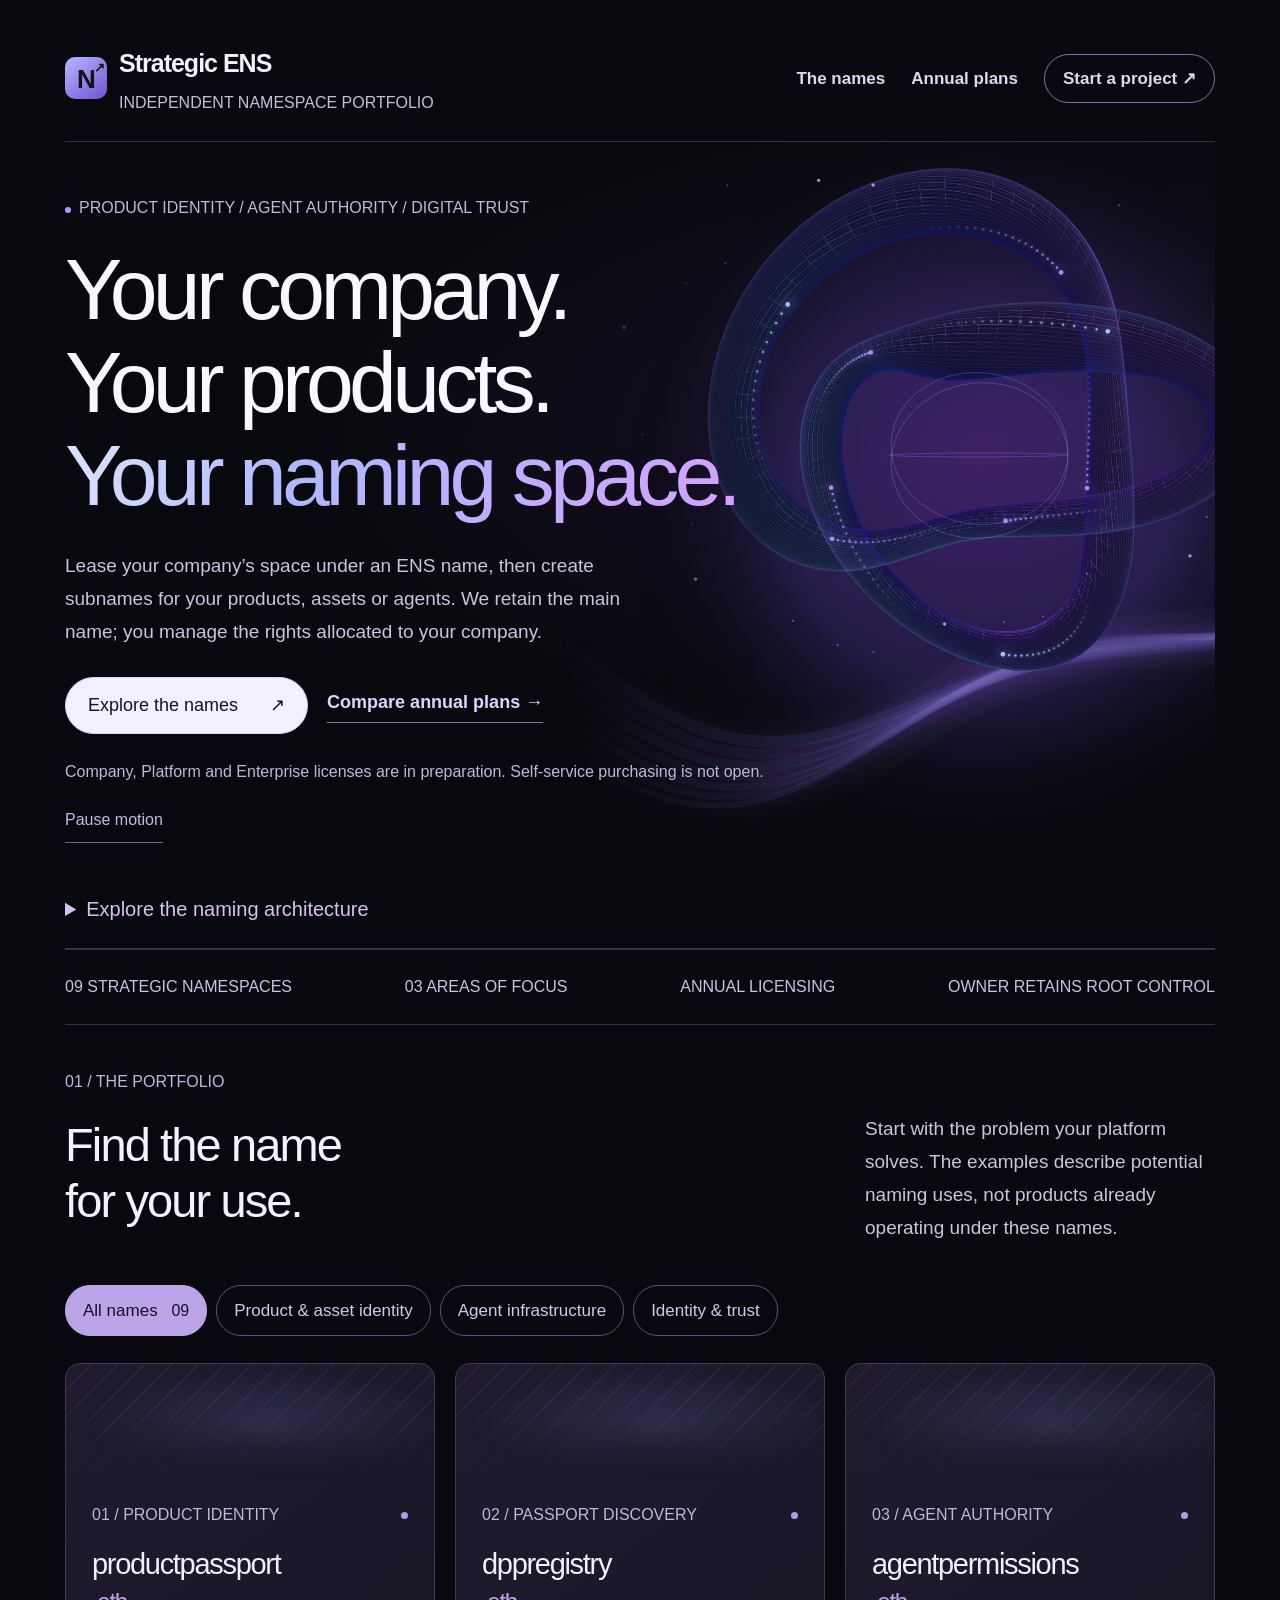
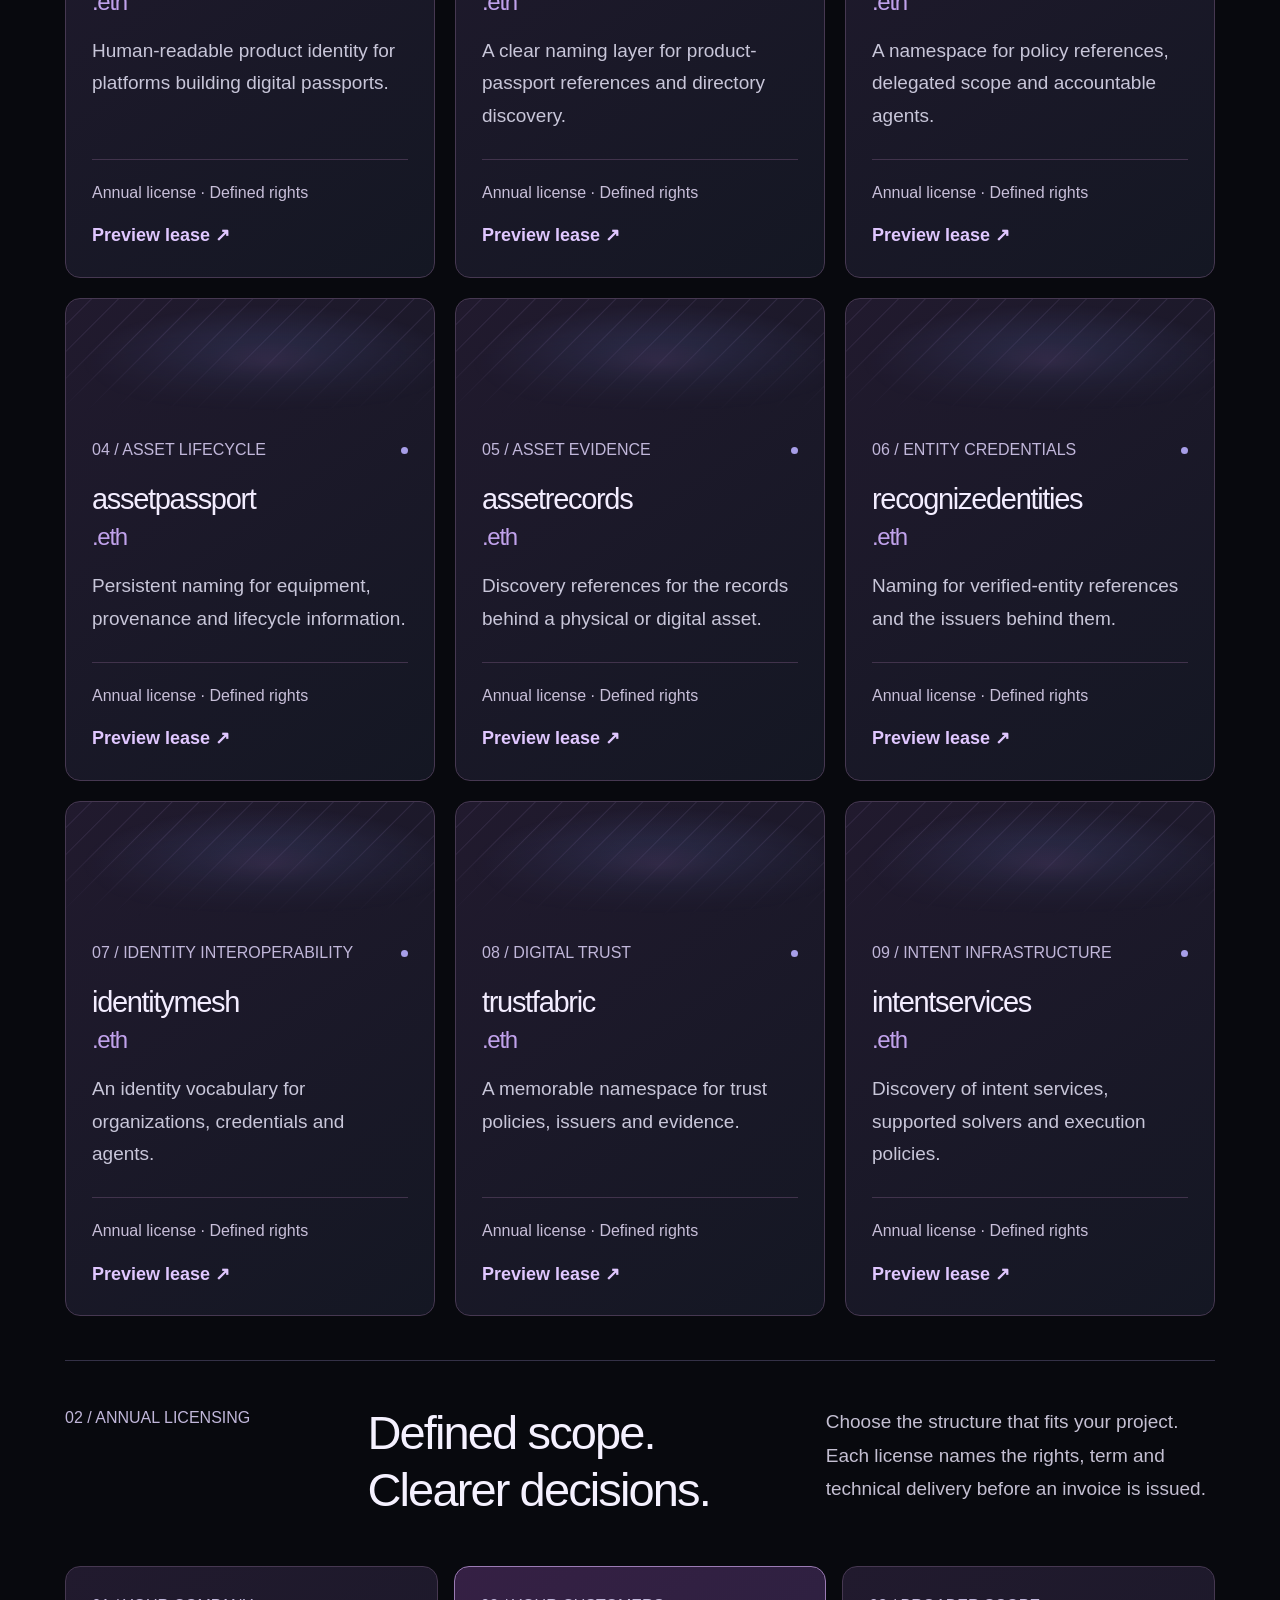
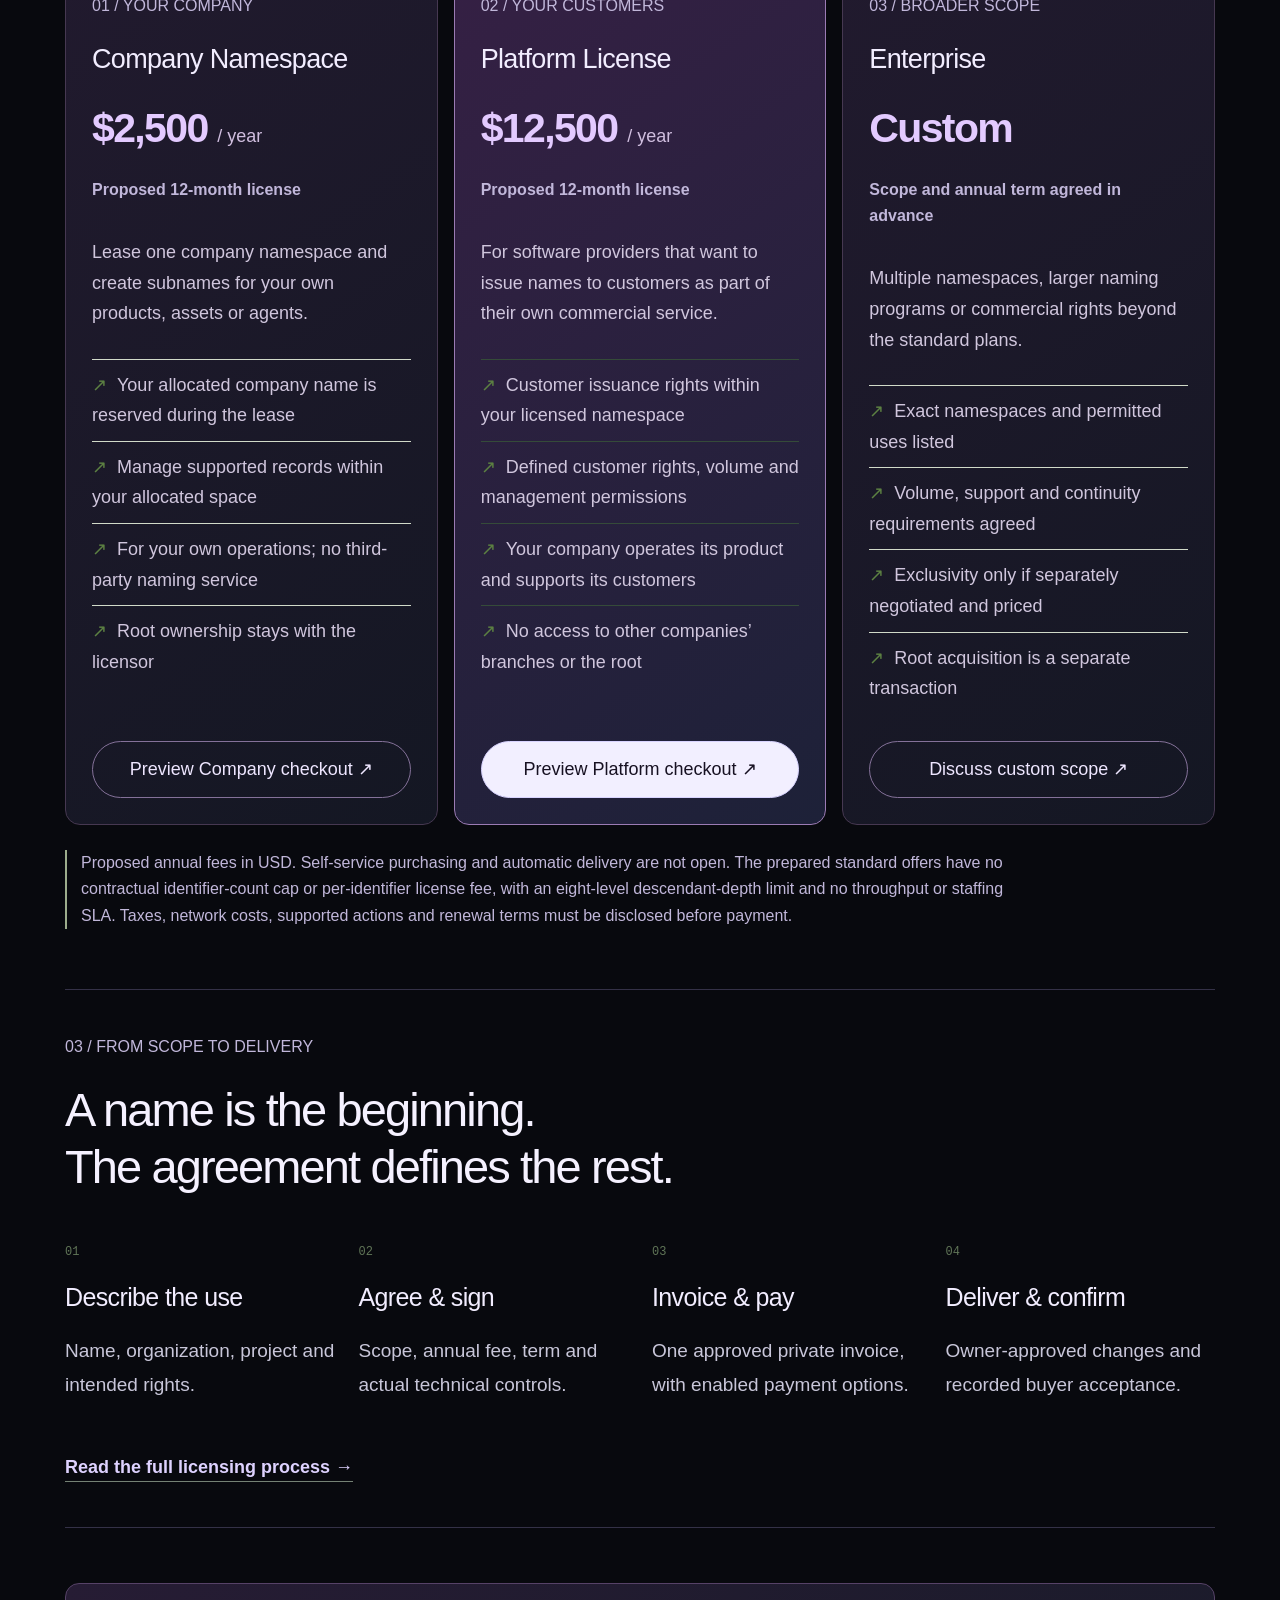
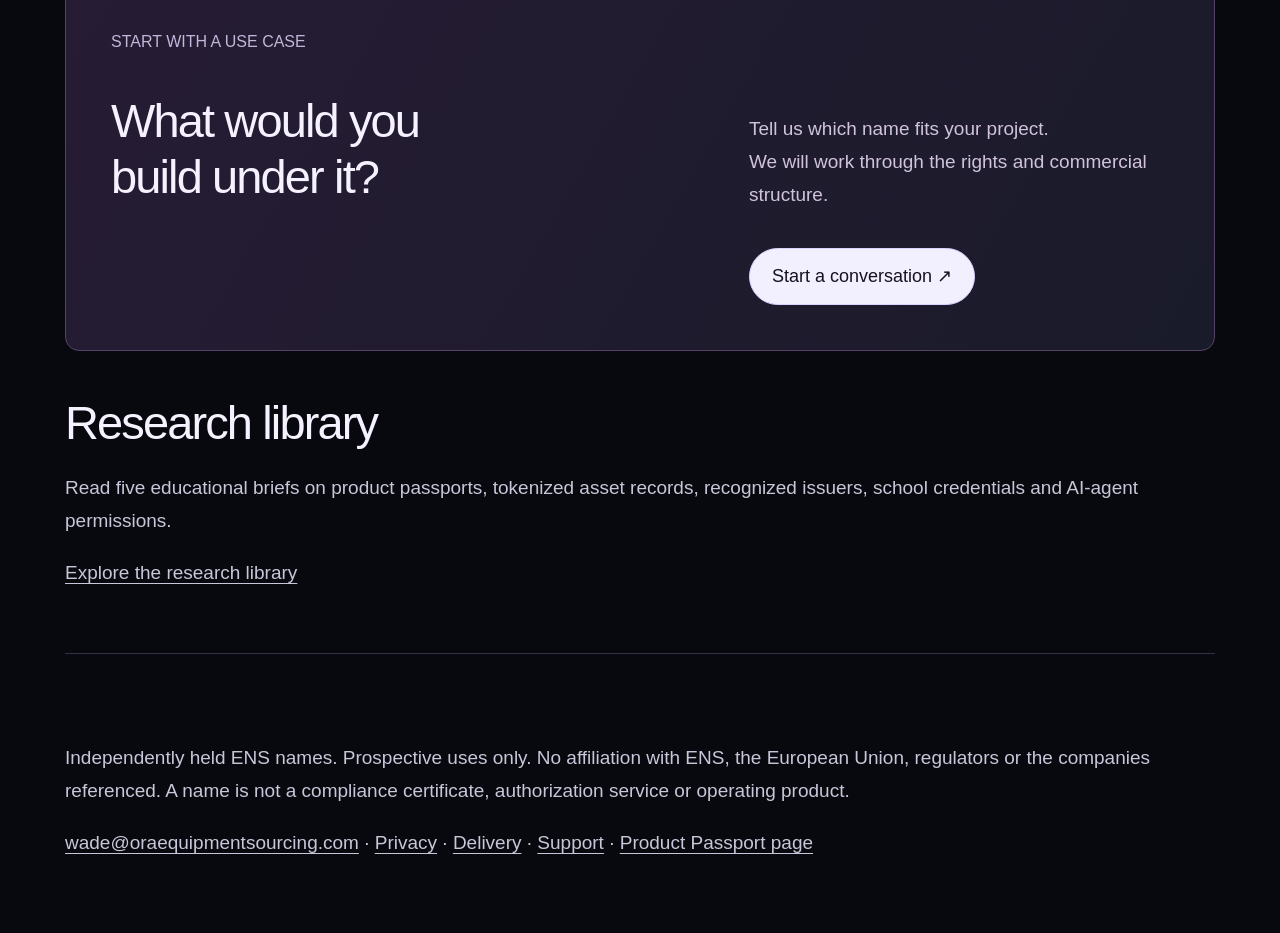
==== index.html @ 932264c9 "Publish Strategic ENS portfolio and licensing pages" ====
<!doctype html><html lang="en"><head><meta charset="utf-8"><meta name="viewport" content="width=device-width,initial-scale=1"><title>Strategic ENS Names | Licensing &amp; Partnerships</title><meta name="description" content="Nine independently held ENS namespaces for product identity, agent authority and digital trust. Explore annual licensing plans, controlled subnames and acquisition discussions."><link rel="canonical" href="https://reactance0083.github.io/strategic-ens/"><meta property="og:title" content="Strategic ENS Names | Licensing &amp; Partnerships"><meta property="og:description" content="Nine independently held ENS namespaces for product identity, agent authority and digital trust. Explore annual licensing plans, controlled subnames and acquisition discussions."><meta property="og:url" content="https://reactance0083.github.io/strategic-ens/"><meta property="og:type" content="website"><meta property="og:image" content="https://reactance0083.github.io/strategic-ens/assets/portfolio-social.png"><meta name="twitter:card" content="summary_large_image"><link rel="icon" href="https://reactance0083.github.io/strategic-ens/assets/favicon.svg"><link rel="stylesheet" href="https://reactance0083.github.io/strategic-ens/commercial.css"><link rel="stylesheet" href="https://reactance0083.github.io/strategic-ens/cinematic.css"><meta name="ens-analytics" content="enabled" data-page="portfolio"></head><body id="ens-site" class="studio cinematic"><a class="skip" href="#main">Skip to content</a><div class="shell"><header class="studio-header"><a class="brand" href="https://reactance0083.github.io/strategic-ens/"><span class="brand-glyph" aria-hidden="true">N<span>↗</span></span><span>Strategic ENS<small>Independent namespace portfolio</small></span></a><nav aria-label="Portfolio navigation"><a href="https://reactance0083.github.io/strategic-ens/#names">The names</a><a href="https://reactance0083.github.io/strategic-ens/licensing/#plans">Annual plans</a><a class="nav-action" href="https://productpassport-eth.netlify.app/inquire/">Start a project ↗</a></nav></header><main id="main"><section class="studio-hero cinematic-hero"><div class="cinematic-copy"><p class="eyebrow"><span class="signal" aria-hidden="true"></span>Product identity / Agent authority / Digital trust</p><h1>Your company.<br>Your products.<br><em>Your naming space.</em></h1><p class="lead">Lease your company’s space under an ENS name, then create subnames for your products, assets or agents. We retain the main name; you manage the rights allocated to your company.</p><div class="actions"><a class="button" href="#names">Explore the names <span aria-hidden="true">↗</span></a><a class="text-link" href="https://reactance0083.github.io/strategic-ens/licensing/#plans">Compare annual plans →</a></div><p class="hero-caption">Company, Platform and Enterprise licenses are in preparation. Self-service purchasing is not open.</p><button id="cinematic-motion" type="button" class="cinematic-motion" aria-pressed="false">Pause motion</button></div><div class="cinematic-art" aria-hidden="true"><canvas id="cin-sculpture"></canvas></div></section><details class="architecture-details"><summary>Explore the naming architecture</summary><div class="namespace-map" role="img" aria-label="Illustrative namespace tree. A hypothetical company subname under productpassport.eth can point to that company's product data. This is not an operating registry."><div class="map-top"><span>ENS / Namespace anatomy</span><span>Illustrative only</span></div><div class="map-root"><span>01 / Independent root</span><strong>productpassport<span>.eth</span></strong></div><div class="map-line"></div><div class="map-child"><span>02 / Defined project rights</span><strong>yourcompany<span>.productpassport.eth</span></strong></div><div class="map-line"></div><div class="map-endpoints"><span>Product records</span><span>Your platform</span><span>Policy references</span></div><p>Your naming layer. Your existing systems.<br>No compliance or software service included.</p><span class="map-coordinate" aria-hidden="true">01 : 09</span></div></details><div class="portfolio-strip"><span>09 strategic namespaces</span><span>03 areas of focus</span><span>Annual licensing</span><span>Owner retains root control</span></div><section class="section library-section" id="names"><div class="library-heading"><div><p class="eyebrow">01 / The portfolio</p><h2>Find the name<br>for your use.</h2></div><p>Start with the problem your platform solves. The examples describe potential naming uses, not products already operating under these names.</p></div><div class="filters" aria-label="Filter namespaces"><button type="button" aria-pressed="true" data-filter="all">All names <span>09</span></button><button type="button" aria-pressed="false" data-filter="product">Product & asset identity</button><button type="button" aria-pressed="false" data-filter="agent">Agent infrastructure</button><button type="button" aria-pressed="false" data-filter="trust">Identity & trust</button></div><p class="sr-only" id="filter-status" role="status" aria-live="polite">Showing all nine namespaces.</p><div class="name-library"><article class="name-card" data-category="product"><div class="name-card-meta"><span>01 / Product identity</span><span class="family-dot product" aria-hidden="true"></span></div><h3><a href="https://productpassport-eth.netlify.app/">productpassport<span>.eth</span></a></h3><p>Human-readable product identity for platforms building digital passports.</p><div class="name-card-bottom"><span>Annual license · Defined rights</span><a aria-label="Discuss productpassport.eth licensing" href="https://productpassport-eth.netlify.app/lease-checkout/?root=productpassport.eth">Preview lease ↗</a></div></article><article class="name-card" data-category="product"><div class="name-card-meta"><span>02 / Passport discovery</span><span class="family-dot product" aria-hidden="true"></span></div><h3><a href="https://dppregistry-eth.netlify.app/">dppregistry<span>.eth</span></a></h3><p>A clear naming layer for product-passport references and directory discovery.</p><div class="name-card-bottom"><span>Annual license · Defined rights</span><a aria-label="Discuss dppregistry.eth licensing" href="https://productpassport-eth.netlify.app/lease-checkout/?root=dppregistry.eth">Preview lease ↗</a></div></article><article class="name-card" data-category="agent"><div class="name-card-meta"><span>03 / Agent authority</span><span class="family-dot agent" aria-hidden="true"></span></div><h3><a href="https://agentpermissions-eth.netlify.app/">agentpermissions<span>.eth</span></a></h3><p>A namespace for policy references, delegated scope and accountable agents.</p><div class="name-card-bottom"><span>Annual license · Defined rights</span><a aria-label="Discuss agentpermissions.eth licensing" href="https://productpassport-eth.netlify.app/lease-checkout/?root=agentpermissions.eth">Preview lease ↗</a></div></article><article class="name-card" data-category="product"><div class="name-card-meta"><span>04 / Asset lifecycle</span><span class="family-dot product" aria-hidden="true"></span></div><h3><a href="https://assetpassport-eth.netlify.app/">assetpassport<span>.eth</span></a></h3><p>Persistent naming for equipment, provenance and lifecycle information.</p><div class="name-card-bottom"><span>Annual license · Defined rights</span><a aria-label="Discuss assetpassport.eth licensing" href="https://productpassport-eth.netlify.app/lease-checkout/?root=assetpassport.eth">Preview lease ↗</a></div></article><article class="name-card" data-category="product"><div class="name-card-meta"><span>05 / Asset evidence</span><span class="family-dot product" aria-hidden="true"></span></div><h3><a href="https://assetrecords-eth.netlify.app/">assetrecords<span>.eth</span></a></h3><p>Discovery references for the records behind a physical or digital asset.</p><div class="name-card-bottom"><span>Annual license · Defined rights</span><a aria-label="Discuss assetrecords.eth licensing" href="https://productpassport-eth.netlify.app/lease-checkout/?root=assetrecords.eth">Preview lease ↗</a></div></article><article class="name-card" data-category="trust"><div class="name-card-meta"><span>06 / Entity credentials</span><span class="family-dot trust" aria-hidden="true"></span></div><h3><a href="https://recognizedentities-eth.netlify.app/">recognizedentities<span>.eth</span></a></h3><p>Naming for verified-entity references and the issuers behind them.</p><div class="name-card-bottom"><span>Annual license · Defined rights</span><a aria-label="Discuss recognizedentities.eth licensing" href="https://productpassport-eth.netlify.app/lease-checkout/?root=recognizedentities.eth">Preview lease ↗</a></div></article><article class="name-card" data-category="trust"><div class="name-card-meta"><span>07 / Identity interoperability</span><span class="family-dot trust" aria-hidden="true"></span></div><h3><a href="https://identitymesh-eth.netlify.app/">identitymesh<span>.eth</span></a></h3><p>An identity vocabulary for organizations, credentials and agents.</p><div class="name-card-bottom"><span>Annual license · Defined rights</span><a aria-label="Discuss identitymesh.eth licensing" href="https://productpassport-eth.netlify.app/lease-checkout/?root=identitymesh.eth">Preview lease ↗</a></div></article><article class="name-card" data-category="trust"><div class="name-card-meta"><span>08 / Digital trust</span><span class="family-dot trust" aria-hidden="true"></span></div><h3><a href="https://trustfabric-eth.netlify.app/">trustfabric<span>.eth</span></a></h3><p>A memorable namespace for trust policies, issuers and evidence.</p><div class="name-card-bottom"><span>Annual license · Defined rights</span><a aria-label="Discuss trustfabric.eth licensing" href="https://productpassport-eth.netlify.app/lease-checkout/?root=trustfabric.eth">Preview lease ↗</a></div></article><article class="name-card" data-category="agent"><div class="name-card-meta"><span>09 / Intent infrastructure</span><span class="family-dot agent" aria-hidden="true"></span></div><h3><a href="https://intentservices-eth.netlify.app/">intentservices<span>.eth</span></a></h3><p>Discovery of intent services, supported solvers and execution policies.</p><div class="name-card-bottom"><span>Annual license · Defined rights</span><a aria-label="Discuss intentservices.eth licensing" href="https://productpassport-eth.netlify.app/lease-checkout/?root=intentservices.eth">Preview lease ↗</a></div></article></div></section><section class="section plan-section" id="plans"><div class="section-intro"><p class="eyebrow">02 / Annual licensing</p><h2>Defined scope.<br>Clearer decisions.</h2><p>Choose the structure that fits your project. Each license names the rights, term and technical delivery before an invoice is issued.</p></div><div class="plan-grid"><article class="plan-card"><p class="eyebrow">01 / Your company</p><h3>Company Namespace</h3><p class="plan-price">$2,500 <span>/ year</span></p><p class="plan-term">Proposed 12-month license</p><p>Lease one company namespace and create subnames for your own products, assets or agents.</p><ul><li>Your allocated company name is reserved during the lease</li><li>Manage supported records within your allocated space</li><li>For your own operations; no third-party naming service</li><li>Root ownership stays with the licensor</li></ul><a class="button secondary" href="https://productpassport-eth.netlify.app/lease-checkout/?plan=company">Preview Company checkout ↗</a></article><article class="plan-card featured-plan"><p class="eyebrow">02 / Your customers</p><h3>Platform License</h3><p class="plan-price">$12,500 <span>/ year</span></p><p class="plan-term">Proposed 12-month license</p><p>For software providers that want to issue names to customers as part of their own commercial service.</p><ul><li>Customer issuance rights within your licensed namespace</li><li>Defined customer rights, volume and management permissions</li><li>Your company operates its product and supports its customers</li><li>No access to other companies’ branches or the root</li></ul><a class="button" href="https://productpassport-eth.netlify.app/lease-checkout/?plan=platform">Preview Platform checkout ↗</a></article><article class="plan-card"><p class="eyebrow">03 / Broader scope</p><h3>Enterprise</h3><p class="plan-price">Custom</p><p class="plan-term">Scope and annual term agreed in advance</p><p>Multiple namespaces, larger naming programs or commercial rights beyond the standard plans.</p><ul><li>Exact namespaces and permitted uses listed</li><li>Volume, support and continuity requirements agreed</li><li>Exclusivity only if separately negotiated and priced</li><li>Root acquisition is a separate transaction</li></ul><a class="button secondary" href="https://productpassport-eth.netlify.app/inquire/?plan=Enterprise">Discuss custom scope ↗</a></article></div><p class="plan-status">Proposed annual fees in USD. Self-service purchasing and automatic delivery are not open. The prepared standard offers have no contractual identifier-count cap or per-identifier license fee, with an eight-level descendant-depth limit and no throughput or staffing SLA. Taxes, network costs, supported actions and renewal terms must be disclosed before payment.</p></section><section class="section ownership-section"><p class="eyebrow">03 / From scope to delivery</p><h2>A name is the beginning.<br>The agreement defines the rest.</h2><div class="journey"><div><span>01</span><h3>Describe the use</h3><p>Name, organization, project and intended rights.</p></div><div><span>02</span><h3>Agree & sign</h3><p>Scope, annual fee, term and actual technical controls.</p></div><div><span>03</span><h3>Invoice & pay</h3><p>One approved private invoice, with enabled payment options.</p></div><div><span>04</span><h3>Deliver & confirm</h3><p>Owner-approved changes and recorded buyer acceptance.</p></div></div><a class="text-link" href="https://reactance0083.github.io/strategic-ens/licensing/">Read the full licensing process →</a></section><section class="studio-contact"><p class="eyebrow">Start with a use case</p><h2>What would you<br>build under it?</h2><div><p>Tell us which name fits your project.<br>We will work through the rights and commercial structure.</p><a class="button" href="https://productpassport-eth.netlify.app/inquire/">Start a conversation ↗</a></div></section><section id="research-library" class="section" aria-labelledby="research-library-title"><h2 id="research-library-title">Research library</h2><p>Read five educational briefs on product passports, tokenized asset records, recognized issuers, school credentials and AI-agent permissions.</p><p><a href="https://productpassport-eth.netlify.app/research/">Explore the research library</a></p></section></main><footer><p>Independently held ENS names. Prospective uses only. No affiliation with ENS, the European Union, regulators or the companies referenced. A name is not a compliance certificate, authorization service or operating product.</p><p><a href="mailto:wade@oraequipmentsourcing.com">wade@oraequipmentsourcing.com</a> · <a href="https://productpassport-eth.netlify.app/privacy/">Privacy</a> · <a href="https://productpassport-eth.netlify.app/delivery/">Delivery</a> · <a href="https://productpassport-eth.netlify.app/support/">Support</a> · <a href="https://productpassport-eth.netlify.app/">Product Passport page</a></p></footer></div><script src="https://reactance0083.github.io/strategic-ens/portfolio.js" defer></script><script src="https://reactance0083.github.io/strategic-ens/cinematic.js" defer></script><script src="https://reactance0083.github.io/strategic-ens/analytics.js" defer></script></body></html>
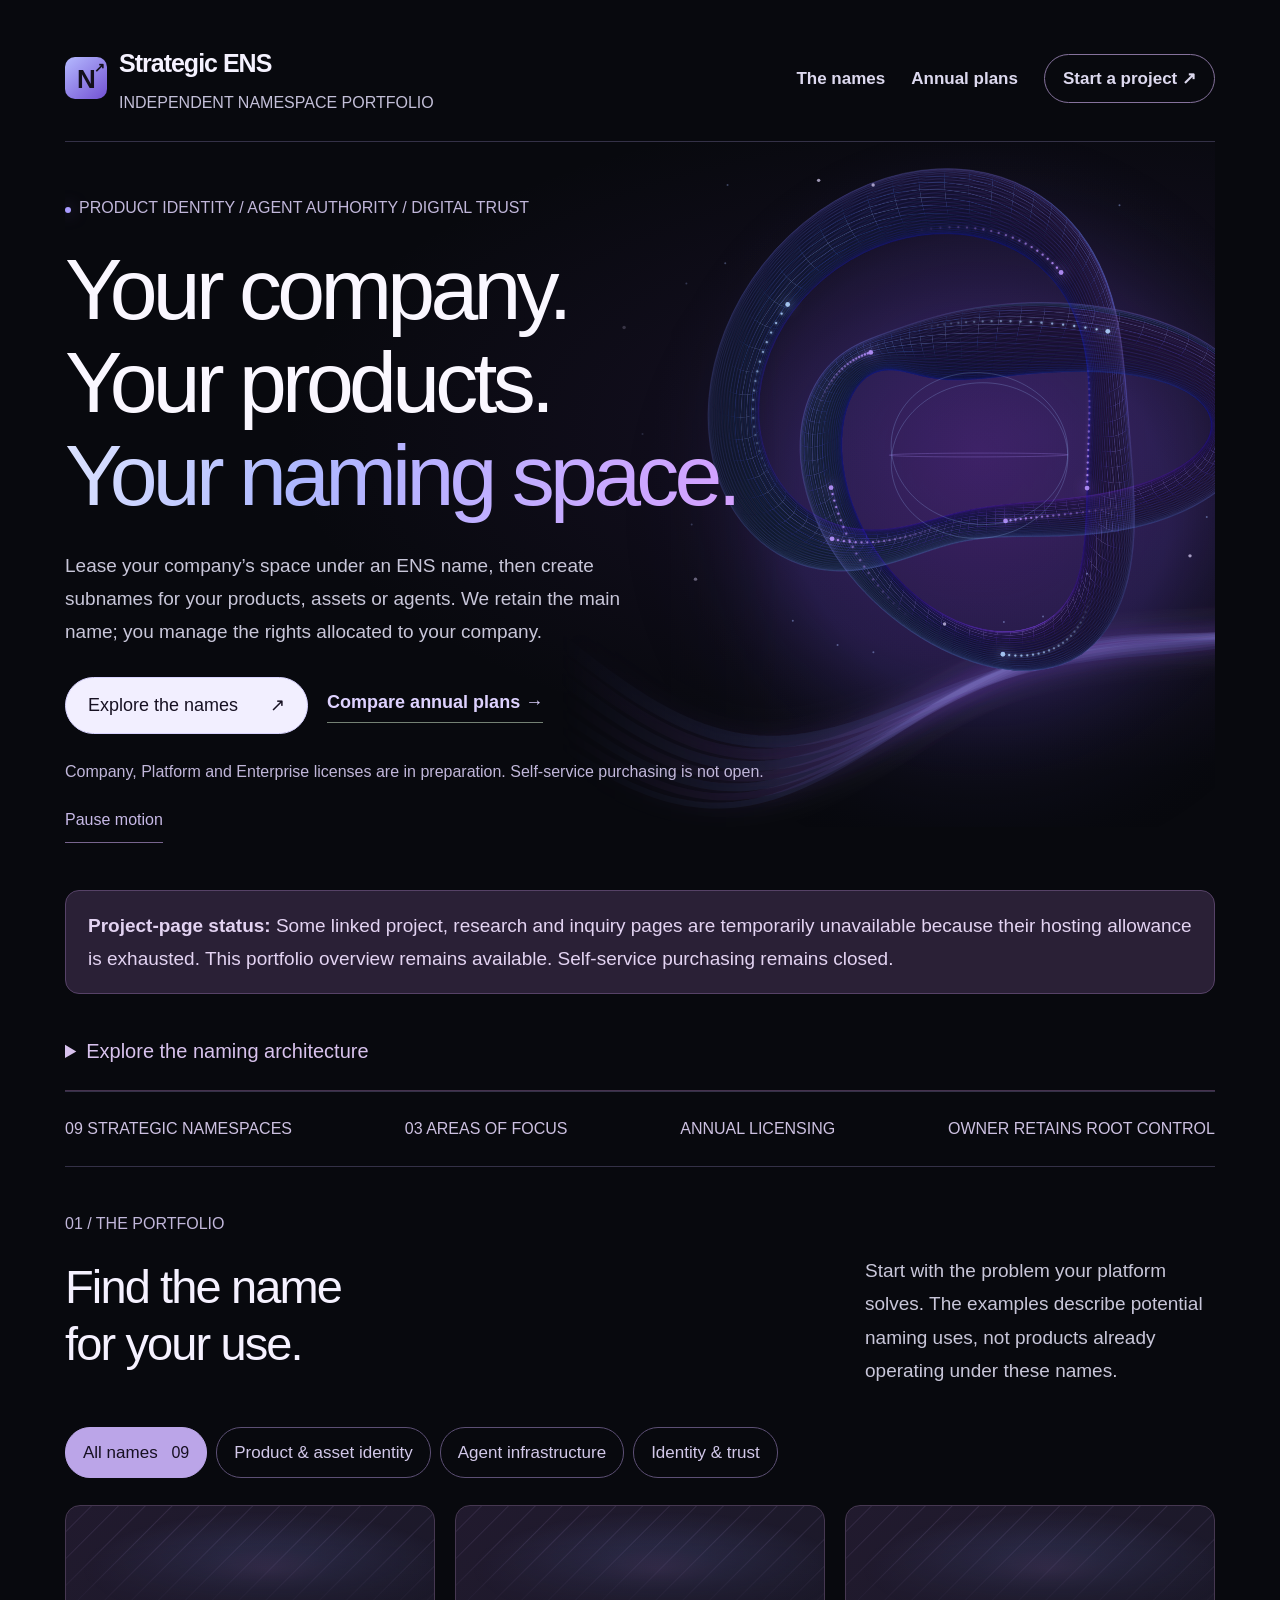
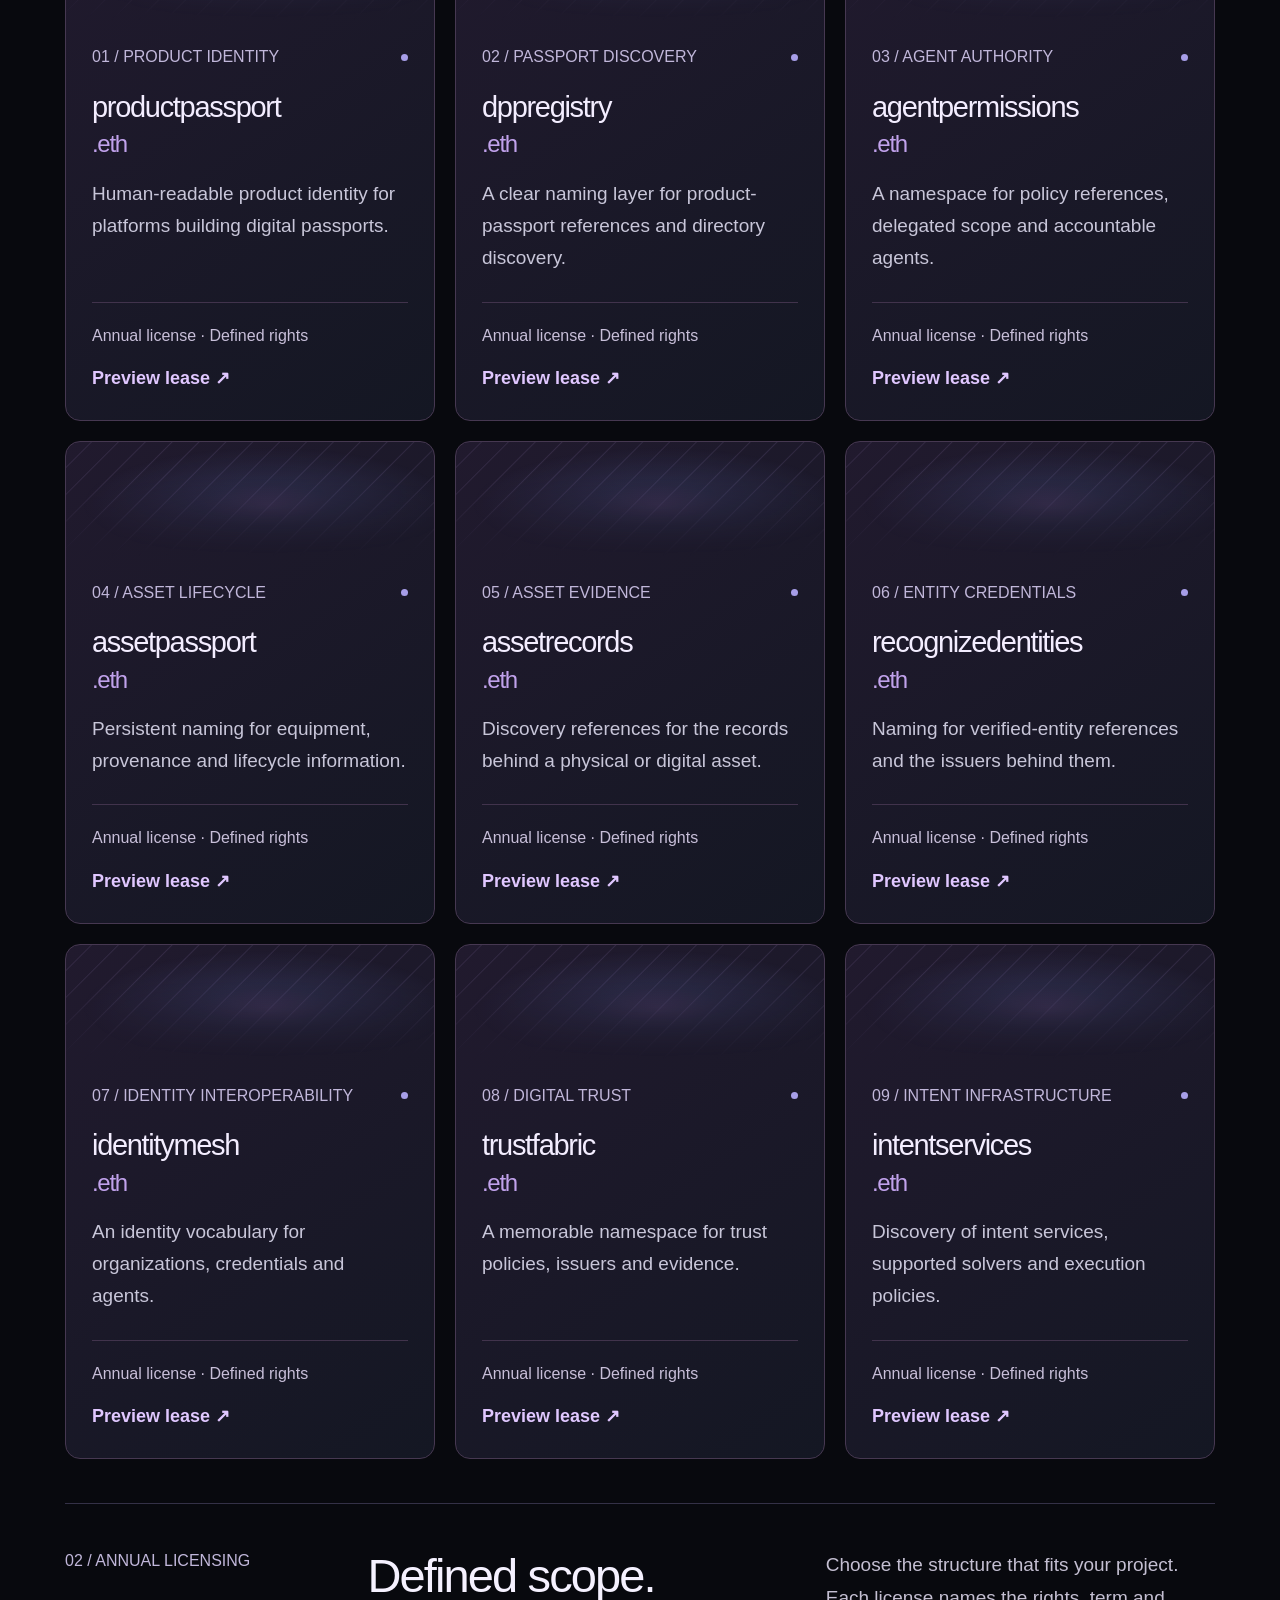
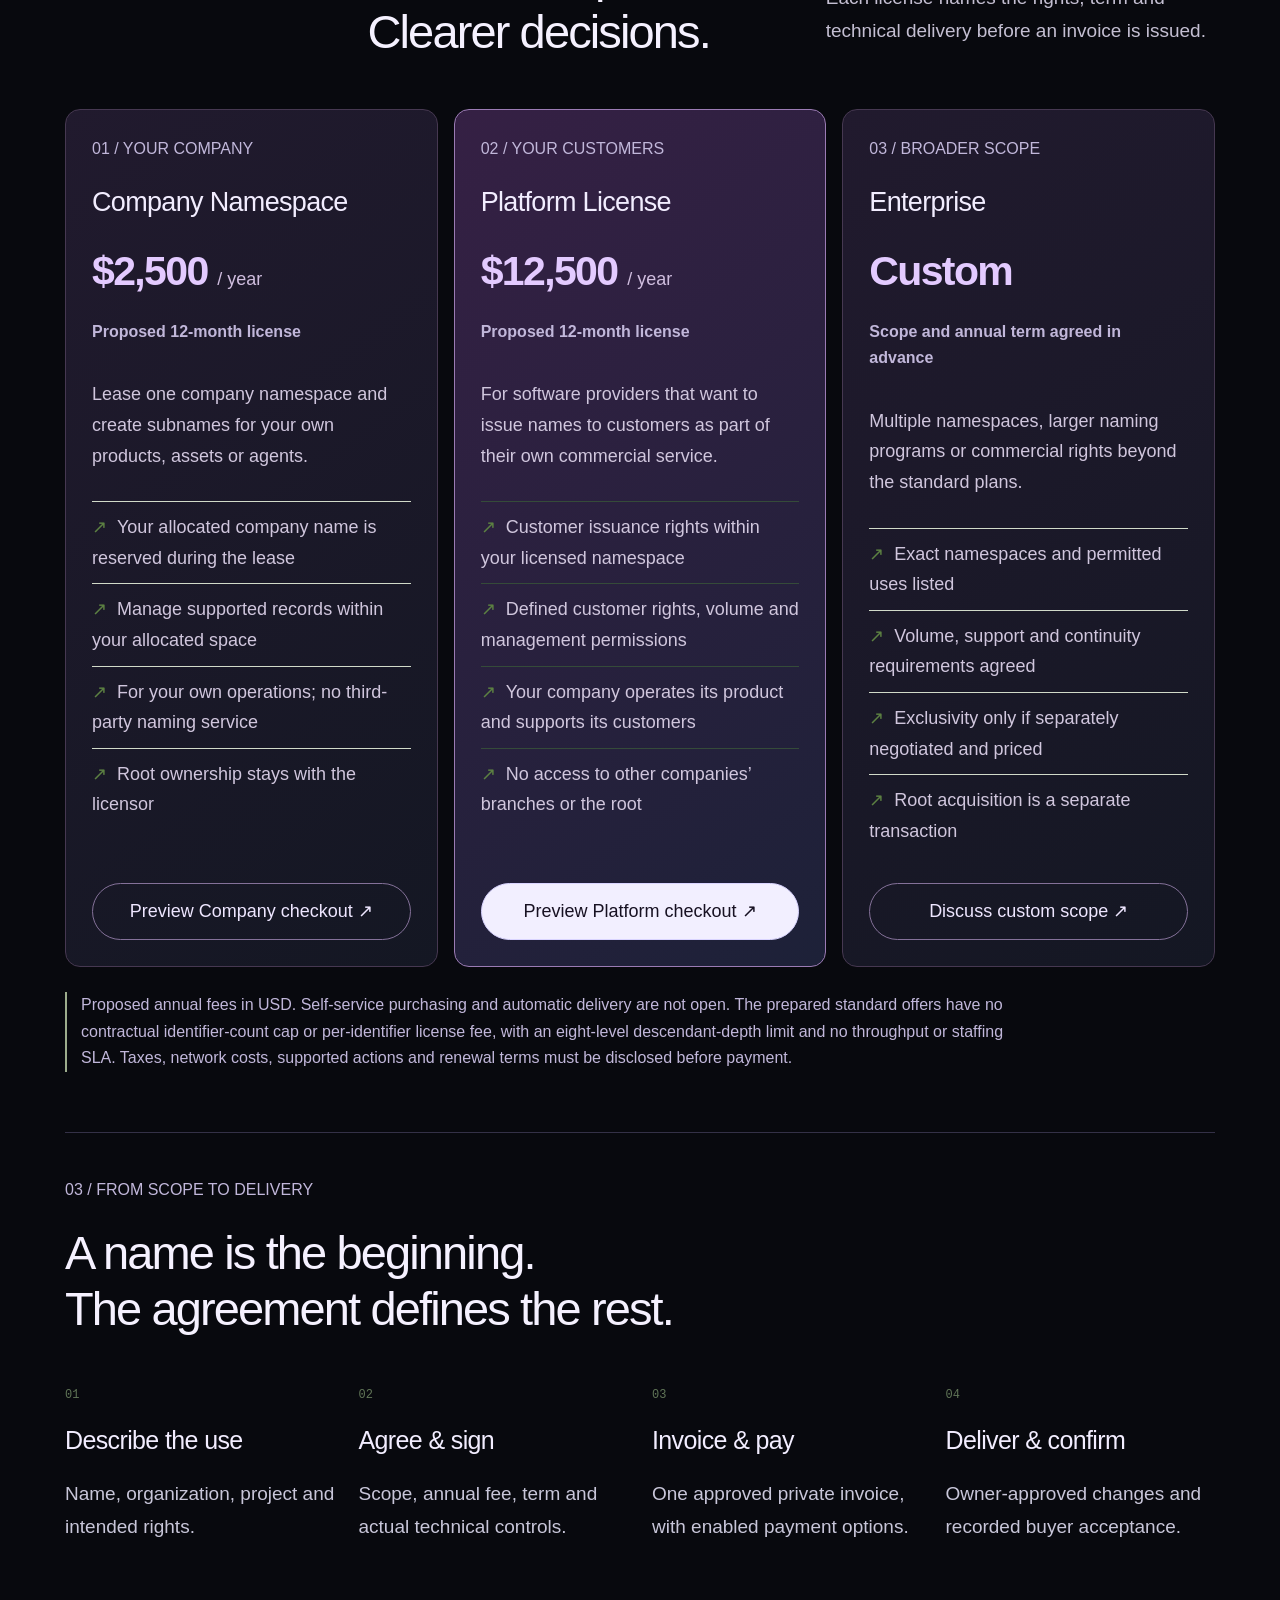
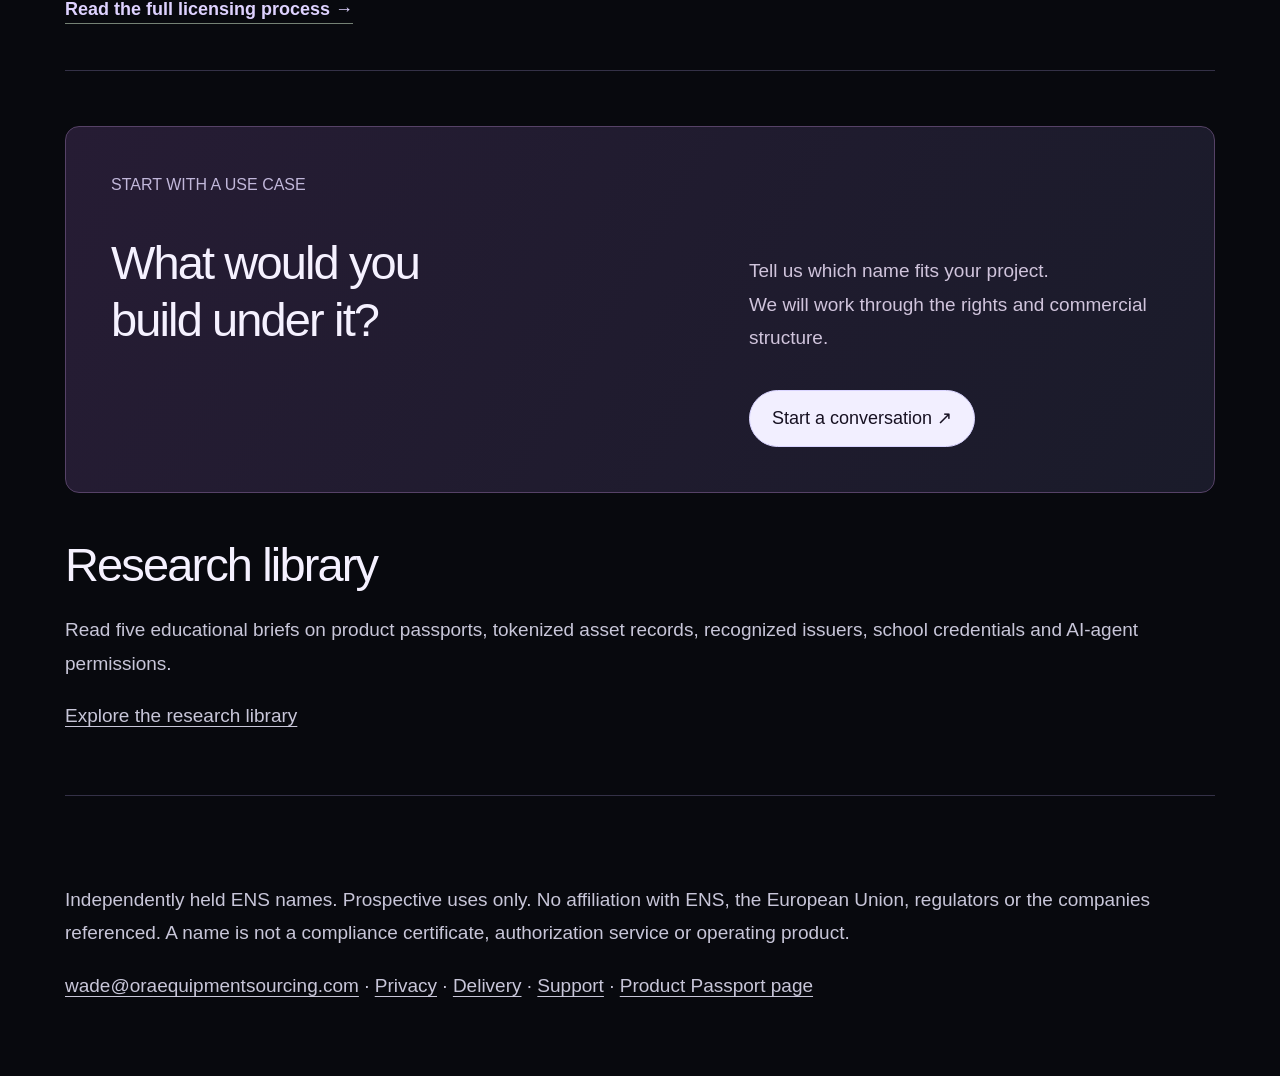
==== commit 44882c0e: "Add temporary project availability notice" ====
--- a/index.html
+++ b/index.html
@@ -1 +1 @@
-<!doctype html><html lang="en"><head><meta charset="utf-8"><meta name="viewport" content="width=device-width,initial-scale=1"><title>Strategic ENS Names | Licensing &amp; Partnerships</title><meta name="description" content="Nine independently held ENS namespaces for product identity, agent authority and digital trust. Explore annual licensing plans, controlled subnames and acquisition discussions."><link rel="canonical" href="https://reactance0083.github.io/strategic-ens/"><meta property="og:title" content="Strategic ENS Names | Licensing &amp; Partnerships"><meta property="og:description" content="Nine independently held ENS namespaces for product identity, agent authority and digital trust. Explore annual licensing plans, controlled subnames and acquisition discussions."><meta property="og:url" content="https://reactance0083.github.io/strategic-ens/"><meta property="og:type" content="website"><meta property="og:image" content="https://reactance0083.github.io/strategic-ens/assets/portfolio-social.png"><meta name="twitter:card" content="summary_large_image"><link rel="icon" href="https://reactance0083.github.io/strategic-ens/assets/favicon.svg"><link rel="stylesheet" href="https://reactance0083.github.io/strategic-ens/commercial.css"><link rel="stylesheet" href="https://reactance0083.github.io/strategic-ens/cinematic.css"><meta name="ens-analytics" content="enabled" data-page="portfolio"></head><body id="ens-site" class="studio cinematic"><a class="skip" href="#main">Skip to content</a><div class="shell"><header class="studio-header"><a class="brand" href="https://reactance0083.github.io/strategic-ens/"><span class="brand-glyph" aria-hidden="true">N<span>↗</span></span><span>Strategic ENS<small>Independent namespace portfolio</small></span></a><nav aria-label="Portfolio navigation"><a href="https://reactance0083.github.io/strategic-ens/#names">The names</a><a href="https://reactance0083.github.io/strategic-ens/licensing/#plans">Annual plans</a><a class="nav-action" href="https://productpassport-eth.netlify.app/inquire/">Start a project ↗</a></nav></header><main id="main"><section class="studio-hero cinematic-hero"><div class="cinematic-copy"><p class="eyebrow"><span class="signal" aria-hidden="true"></span>Product identity / Agent authority / Digital trust</p><h1>Your company.<br>Your products.<br><em>Your naming space.</em></h1><p class="lead">Lease your company’s space under an ENS name, then create subnames for your products, assets or agents. We retain the main name; you manage the rights allocated to your company.</p><div class="actions"><a class="button" href="#names">Explore the names <span aria-hidden="true">↗</span></a><a class="text-link" href="https://reactance0083.github.io/strategic-ens/licensing/#plans">Compare annual plans →</a></div><p class="hero-caption">Company, Platform and Enterprise licenses are in preparation. Self-service purchasing is not open.</p><button id="cinematic-motion" type="button" class="cinematic-motion" aria-pressed="false">Pause motion</button></div><div class="cinematic-art" aria-hidden="true"><canvas id="cin-sculpture"></canvas></div></section><details class="architecture-details"><summary>Explore the naming architecture</summary><div class="namespace-map" role="img" aria-label="Illustrative namespace tree. A hypothetical company subname under productpassport.eth can point to that company's product data. This is not an operating registry."><div class="map-top"><span>ENS / Namespace anatomy</span><span>Illustrative only</span></div><div class="map-root"><span>01 / Independent root</span><strong>productpassport<span>.eth</span></strong></div><div class="map-line"></div><div class="map-child"><span>02 / Defined project rights</span><strong>yourcompany<span>.productpassport.eth</span></strong></div><div class="map-line"></div><div class="map-endpoints"><span>Product records</span><span>Your platform</span><span>Policy references</span></div><p>Your naming layer. Your existing systems.<br>No compliance or software service included.</p><span class="map-coordinate" aria-hidden="true">01 : 09</span></div></details><div class="portfolio-strip"><span>09 strategic namespaces</span><span>03 areas of focus</span><span>Annual licensing</span><span>Owner retains root control</span></div><section class="section library-section" id="names"><div class="library-heading"><div><p class="eyebrow">01 / The portfolio</p><h2>Find the name<br>for your use.</h2></div><p>Start with the problem your platform solves. The examples describe potential naming uses, not products already operating under these names.</p></div><div class="filters" aria-label="Filter namespaces"><button type="button" aria-pressed="true" data-filter="all">All names <span>09</span></button><button type="button" aria-pressed="false" data-filter="product">Product & asset identity</button><button type="button" aria-pressed="false" data-filter="agent">Agent infrastructure</button><button type="button" aria-pressed="false" data-filter="trust">Identity & trust</button></div><p class="sr-only" id="filter-status" role="status" aria-live="polite">Showing all nine namespaces.</p><div class="name-library"><article class="name-card" data-category="product"><div class="name-card-meta"><span>01 / Product identity</span><span class="family-dot product" aria-hidden="true"></span></div><h3><a href="https://productpassport-eth.netlify.app/">productpassport<span>.eth</span></a></h3><p>Human-readable product identity for platforms building digital passports.</p><div class="name-card-bottom"><span>Annual license · Defined rights</span><a aria-label="Discuss productpassport.eth licensing" href="https://productpassport-eth.netlify.app/lease-checkout/?root=productpassport.eth">Preview lease ↗</a></div></article><article class="name-card" data-category="product"><div class="name-card-meta"><span>02 / Passport discovery</span><span class="family-dot product" aria-hidden="true"></span></div><h3><a href="https://dppregistry-eth.netlify.app/">dppregistry<span>.eth</span></a></h3><p>A clear naming layer for product-passport references and directory discovery.</p><div class="name-card-bottom"><span>Annual license · Defined rights</span><a aria-label="Discuss dppregistry.eth licensing" href="https://productpassport-eth.netlify.app/lease-checkout/?root=dppregistry.eth">Preview lease ↗</a></div></article><article class="name-card" data-category="agent"><div class="name-card-meta"><span>03 / Agent authority</span><span class="family-dot agent" aria-hidden="true"></span></div><h3><a href="https://agentpermissions-eth.netlify.app/">agentpermissions<span>.eth</span></a></h3><p>A namespace for policy references, delegated scope and accountable agents.</p><div class="name-card-bottom"><span>Annual license · Defined rights</span><a aria-label="Discuss agentpermissions.eth licensing" href="https://productpassport-eth.netlify.app/lease-checkout/?root=agentpermissions.eth">Preview lease ↗</a></div></article><article class="name-card" data-category="product"><div class="name-card-meta"><span>04 / Asset lifecycle</span><span class="family-dot product" aria-hidden="true"></span></div><h3><a href="https://assetpassport-eth.netlify.app/">assetpassport<span>.eth</span></a></h3><p>Persistent naming for equipment, provenance and lifecycle information.</p><div class="name-card-bottom"><span>Annual license · Defined rights</span><a aria-label="Discuss assetpassport.eth licensing" href="https://productpassport-eth.netlify.app/lease-checkout/?root=assetpassport.eth">Preview lease ↗</a></div></article><article class="name-card" data-category="product"><div class="name-card-meta"><span>05 / Asset evidence</span><span class="family-dot product" aria-hidden="true"></span></div><h3><a href="https://assetrecords-eth.netlify.app/">assetrecords<span>.eth</span></a></h3><p>Discovery references for the records behind a physical or digital asset.</p><div class="name-card-bottom"><span>Annual license · Defined rights</span><a aria-label="Discuss assetrecords.eth licensing" href="https://productpassport-eth.netlify.app/lease-checkout/?root=assetrecords.eth">Preview lease ↗</a></div></article><article class="name-card" data-category="trust"><div class="name-card-meta"><span>06 / Entity credentials</span><span class="family-dot trust" aria-hidden="true"></span></div><h3><a href="https://recognizedentities-eth.netlify.app/">recognizedentities<span>.eth</span></a></h3><p>Naming for verified-entity references and the issuers behind them.</p><div class="name-card-bottom"><span>Annual license · Defined rights</span><a aria-label="Discuss recognizedentities.eth licensing" href="https://productpassport-eth.netlify.app/lease-checkout/?root=recognizedentities.eth">Preview lease ↗</a></div></article><article class="name-card" data-category="trust"><div class="name-card-meta"><span>07 / Identity interoperability</span><span class="family-dot trust" aria-hidden="true"></span></div><h3><a href="https://identitymesh-eth.netlify.app/">identitymesh<span>.eth</span></a></h3><p>An identity vocabulary for organizations, credentials and agents.</p><div class="name-card-bottom"><span>Annual license · Defined rights</span><a aria-label="Discuss identitymesh.eth licensing" href="https://productpassport-eth.netlify.app/lease-checkout/?root=identitymesh.eth">Preview lease ↗</a></div></article><article class="name-card" data-category="trust"><div class="name-card-meta"><span>08 / Digital trust</span><span class="family-dot trust" aria-hidden="true"></span></div><h3><a href="https://trustfabric-eth.netlify.app/">trustfabric<span>.eth</span></a></h3><p>A memorable namespace for trust policies, issuers and evidence.</p><div class="name-card-bottom"><span>Annual license · Defined rights</span><a aria-label="Discuss trustfabric.eth licensing" href="https://productpassport-eth.netlify.app/lease-checkout/?root=trustfabric.eth">Preview lease ↗</a></div></article><article class="name-card" data-category="agent"><div class="name-card-meta"><span>09 / Intent infrastructure</span><span class="family-dot agent" aria-hidden="true"></span></div><h3><a href="https://intentservices-eth.netlify.app/">intentservices<span>.eth</span></a></h3><p>Discovery of intent services, supported solvers and execution policies.</p><div class="name-card-bottom"><span>Annual license · Defined rights</span><a aria-label="Discuss intentservices.eth licensing" href="https://productpassport-eth.netlify.app/lease-checkout/?root=intentservices.eth">Preview lease ↗</a></div></article></div></section><section class="section plan-section" id="plans"><div class="section-intro"><p class="eyebrow">02 / Annual licensing</p><h2>Defined scope.<br>Clearer decisions.</h2><p>Choose the structure that fits your project. Each license names the rights, term and technical delivery before an invoice is issued.</p></div><div class="plan-grid"><article class="plan-card"><p class="eyebrow">01 / Your company</p><h3>Company Namespace</h3><p class="plan-price">$2,500 <span>/ year</span></p><p class="plan-term">Proposed 12-month license</p><p>Lease one company namespace and create subnames for your own products, assets or agents.</p><ul><li>Your allocated company name is reserved during the lease</li><li>Manage supported records within your allocated space</li><li>For your own operations; no third-party naming service</li><li>Root ownership stays with the licensor</li></ul><a class="button secondary" href="https://productpassport-eth.netlify.app/lease-checkout/?plan=company">Preview Company checkout ↗</a></article><article class="plan-card featured-plan"><p class="eyebrow">02 / Your customers</p><h3>Platform License</h3><p class="plan-price">$12,500 <span>/ year</span></p><p class="plan-term">Proposed 12-month license</p><p>For software providers that want to issue names to customers as part of their own commercial service.</p><ul><li>Customer issuance rights within your licensed namespace</li><li>Defined customer rights, volume and management permissions</li><li>Your company operates its product and supports its customers</li><li>No access to other companies’ branches or the root</li></ul><a class="button" href="https://productpassport-eth.netlify.app/lease-checkout/?plan=platform">Preview Platform checkout ↗</a></article><article class="plan-card"><p class="eyebrow">03 / Broader scope</p><h3>Enterprise</h3><p class="plan-price">Custom</p><p class="plan-term">Scope and annual term agreed in advance</p><p>Multiple namespaces, larger naming programs or commercial rights beyond the standard plans.</p><ul><li>Exact namespaces and permitted uses listed</li><li>Volume, support and continuity requirements agreed</li><li>Exclusivity only if separately negotiated and priced</li><li>Root acquisition is a separate transaction</li></ul><a class="button secondary" href="https://productpassport-eth.netlify.app/inquire/?plan=Enterprise">Discuss custom scope ↗</a></article></div><p class="plan-status">Proposed annual fees in USD. Self-service purchasing and automatic delivery are not open. The prepared standard offers have no contractual identifier-count cap or per-identifier license fee, with an eight-level descendant-depth limit and no throughput or staffing SLA. Taxes, network costs, supported actions and renewal terms must be disclosed before payment.</p></section><section class="section ownership-section"><p class="eyebrow">03 / From scope to delivery</p><h2>A name is the beginning.<br>The agreement defines the rest.</h2><div class="journey"><div><span>01</span><h3>Describe the use</h3><p>Name, organization, project and intended rights.</p></div><div><span>02</span><h3>Agree & sign</h3><p>Scope, annual fee, term and actual technical controls.</p></div><div><span>03</span><h3>Invoice & pay</h3><p>One approved private invoice, with enabled payment options.</p></div><div><span>04</span><h3>Deliver & confirm</h3><p>Owner-approved changes and recorded buyer acceptance.</p></div></div><a class="text-link" href="https://reactance0083.github.io/strategic-ens/licensing/">Read the full licensing process →</a></section><section class="studio-contact"><p class="eyebrow">Start with a use case</p><h2>What would you<br>build under it?</h2><div><p>Tell us which name fits your project.<br>We will work through the rights and commercial structure.</p><a class="button" href="https://productpassport-eth.netlify.app/inquire/">Start a conversation ↗</a></div></section><section id="research-library" class="section" aria-labelledby="research-library-title"><h2 id="research-library-title">Research library</h2><p>Read five educational briefs on product passports, tokenized asset records, recognized issuers, school credentials and AI-agent permissions.</p><p><a href="https://productpassport-eth.netlify.app/research/">Explore the research library</a></p></section></main><footer><p>Independently held ENS names. Prospective uses only. No affiliation with ENS, the European Union, regulators or the companies referenced. A name is not a compliance certificate, authorization service or operating product.</p><p><a href="mailto:wade@oraequipmentsourcing.com">wade@oraequipmentsourcing.com</a> · <a href="https://productpassport-eth.netlify.app/privacy/">Privacy</a> · <a href="https://productpassport-eth.netlify.app/delivery/">Delivery</a> · <a href="https://productpassport-eth.netlify.app/support/">Support</a> · <a href="https://productpassport-eth.netlify.app/">Product Passport page</a></p></footer></div><script src="https://reactance0083.github.io/strategic-ens/portfolio.js" defer></script><script src="https://reactance0083.github.io/strategic-ens/cinematic.js" defer></script><script src="https://reactance0083.github.io/strategic-ens/analytics.js" defer></script></body></html>
+<!doctype html><html lang="en"><head><meta charset="utf-8"><meta name="viewport" content="width=device-width,initial-scale=1"><title>Strategic ENS Names | Licensing &amp; Partnerships</title><meta name="description" content="Nine independently held ENS namespaces for product identity, agent authority and digital trust. Explore annual licensing plans, controlled subnames and acquisition discussions."><link rel="canonical" href="https://reactance0083.github.io/strategic-ens/"><meta property="og:title" content="Strategic ENS Names | Licensing &amp; Partnerships"><meta property="og:description" content="Nine independently held ENS namespaces for product identity, agent authority and digital trust. Explore annual licensing plans, controlled subnames and acquisition discussions."><meta property="og:url" content="https://reactance0083.github.io/strategic-ens/"><meta property="og:type" content="website"><meta property="og:image" content="https://reactance0083.github.io/strategic-ens/assets/portfolio-social.png"><meta name="twitter:card" content="summary_large_image"><link rel="icon" href="https://reactance0083.github.io/strategic-ens/assets/favicon.svg"><link rel="stylesheet" href="https://reactance0083.github.io/strategic-ens/commercial.css"><link rel="stylesheet" href="https://reactance0083.github.io/strategic-ens/cinematic.css"><meta name="ens-analytics" content="enabled" data-page="portfolio"></head><body id="ens-site" class="studio cinematic"><a class="skip" href="#main">Skip to content</a><div class="shell"><header class="studio-header"><a class="brand" href="https://reactance0083.github.io/strategic-ens/"><span class="brand-glyph" aria-hidden="true">N<span>↗</span></span><span>Strategic ENS<small>Independent namespace portfolio</small></span></a><nav aria-label="Portfolio navigation"><a href="https://reactance0083.github.io/strategic-ens/#names">The names</a><a href="https://reactance0083.github.io/strategic-ens/licensing/#plans">Annual plans</a><a class="nav-action" href="https://productpassport-eth.netlify.app/inquire/">Start a project ↗</a></nav></header><main id="main"><section class="studio-hero cinematic-hero"><div class="cinematic-copy"><p class="eyebrow"><span class="signal" aria-hidden="true"></span>Product identity / Agent authority / Digital trust</p><h1>Your company.<br>Your products.<br><em>Your naming space.</em></h1><p class="lead">Lease your company’s space under an ENS name, then create subnames for your products, assets or agents. We retain the main name; you manage the rights allocated to your company.</p><div class="actions"><a class="button" href="#names">Explore the names <span aria-hidden="true">↗</span></a><a class="text-link" href="https://reactance0083.github.io/strategic-ens/licensing/#plans">Compare annual plans →</a></div><p class="hero-caption">Company, Platform and Enterprise licenses are in preparation. Self-service purchasing is not open.</p><button id="cinematic-motion" type="button" class="cinematic-motion" aria-pressed="false">Pause motion</button></div><div class="cinematic-art" aria-hidden="true"><canvas id="cin-sculpture"></canvas></div></section><p class="notice" role="status"><strong>Project-page status:</strong> Some linked project, research and inquiry pages are temporarily unavailable because their hosting allowance is exhausted. This portfolio overview remains available. Self-service purchasing remains closed.</p><details class="architecture-details"><summary>Explore the naming architecture</summary><div class="namespace-map" role="img" aria-label="Illustrative namespace tree. A hypothetical company subname under productpassport.eth can point to that company's product data. This is not an operating registry."><div class="map-top"><span>ENS / Namespace anatomy</span><span>Illustrative only</span></div><div class="map-root"><span>01 / Independent root</span><strong>productpassport<span>.eth</span></strong></div><div class="map-line"></div><div class="map-child"><span>02 / Defined project rights</span><strong>yourcompany<span>.productpassport.eth</span></strong></div><div class="map-line"></div><div class="map-endpoints"><span>Product records</span><span>Your platform</span><span>Policy references</span></div><p>Your naming layer. Your existing systems.<br>No compliance or software service included.</p><span class="map-coordinate" aria-hidden="true">01 : 09</span></div></details><div class="portfolio-strip"><span>09 strategic namespaces</span><span>03 areas of focus</span><span>Annual licensing</span><span>Owner retains root control</span></div><section class="section library-section" id="names"><div class="library-heading"><div><p class="eyebrow">01 / The portfolio</p><h2>Find the name<br>for your use.</h2></div><p>Start with the problem your platform solves. The examples describe potential naming uses, not products already operating under these names.</p></div><div class="filters" aria-label="Filter namespaces"><button type="button" aria-pressed="true" data-filter="all">All names <span>09</span></button><button type="button" aria-pressed="false" data-filter="product">Product & asset identity</button><button type="button" aria-pressed="false" data-filter="agent">Agent infrastructure</button><button type="button" aria-pressed="false" data-filter="trust">Identity & trust</button></div><p class="sr-only" id="filter-status" role="status" aria-live="polite">Showing all nine namespaces.</p><div class="name-library"><article class="name-card" data-category="product"><div class="name-card-meta"><span>01 / Product identity</span><span class="family-dot product" aria-hidden="true"></span></div><h3><a href="https://productpassport-eth.netlify.app/">productpassport<span>.eth</span></a></h3><p>Human-readable product identity for platforms building digital passports.</p><div class="name-card-bottom"><span>Annual license · Defined rights</span><a aria-label="Discuss productpassport.eth licensing" href="https://productpassport-eth.netlify.app/lease-checkout/?root=productpassport.eth">Preview lease ↗</a></div></article><article class="name-card" data-category="product"><div class="name-card-meta"><span>02 / Passport discovery</span><span class="family-dot product" aria-hidden="true"></span></div><h3><a href="https://dppregistry-eth.netlify.app/">dppregistry<span>.eth</span></a></h3><p>A clear naming layer for product-passport references and directory discovery.</p><div class="name-card-bottom"><span>Annual license · Defined rights</span><a aria-label="Discuss dppregistry.eth licensing" href="https://productpassport-eth.netlify.app/lease-checkout/?root=dppregistry.eth">Preview lease ↗</a></div></article><article class="name-card" data-category="agent"><div class="name-card-meta"><span>03 / Agent authority</span><span class="family-dot agent" aria-hidden="true"></span></div><h3><a href="https://agentpermissions-eth.netlify.app/">agentpermissions<span>.eth</span></a></h3><p>A namespace for policy references, delegated scope and accountable agents.</p><div class="name-card-bottom"><span>Annual license · Defined rights</span><a aria-label="Discuss agentpermissions.eth licensing" href="https://productpassport-eth.netlify.app/lease-checkout/?root=agentpermissions.eth">Preview lease ↗</a></div></article><article class="name-card" data-category="product"><div class="name-card-meta"><span>04 / Asset lifecycle</span><span class="family-dot product" aria-hidden="true"></span></div><h3><a href="https://assetpassport-eth.netlify.app/">assetpassport<span>.eth</span></a></h3><p>Persistent naming for equipment, provenance and lifecycle information.</p><div class="name-card-bottom"><span>Annual license · Defined rights</span><a aria-label="Discuss assetpassport.eth licensing" href="https://productpassport-eth.netlify.app/lease-checkout/?root=assetpassport.eth">Preview lease ↗</a></div></article><article class="name-card" data-category="product"><div class="name-card-meta"><span>05 / Asset evidence</span><span class="family-dot product" aria-hidden="true"></span></div><h3><a href="https://assetrecords-eth.netlify.app/">assetrecords<span>.eth</span></a></h3><p>Discovery references for the records behind a physical or digital asset.</p><div class="name-card-bottom"><span>Annual license · Defined rights</span><a aria-label="Discuss assetrecords.eth licensing" href="https://productpassport-eth.netlify.app/lease-checkout/?root=assetrecords.eth">Preview lease ↗</a></div></article><article class="name-card" data-category="trust"><div class="name-card-meta"><span>06 / Entity credentials</span><span class="family-dot trust" aria-hidden="true"></span></div><h3><a href="https://recognizedentities-eth.netlify.app/">recognizedentities<span>.eth</span></a></h3><p>Naming for verified-entity references and the issuers behind them.</p><div class="name-card-bottom"><span>Annual license · Defined rights</span><a aria-label="Discuss recognizedentities.eth licensing" href="https://productpassport-eth.netlify.app/lease-checkout/?root=recognizedentities.eth">Preview lease ↗</a></div></article><article class="name-card" data-category="trust"><div class="name-card-meta"><span>07 / Identity interoperability</span><span class="family-dot trust" aria-hidden="true"></span></div><h3><a href="https://identitymesh-eth.netlify.app/">identitymesh<span>.eth</span></a></h3><p>An identity vocabulary for organizations, credentials and agents.</p><div class="name-card-bottom"><span>Annual license · Defined rights</span><a aria-label="Discuss identitymesh.eth licensing" href="https://productpassport-eth.netlify.app/lease-checkout/?root=identitymesh.eth">Preview lease ↗</a></div></article><article class="name-card" data-category="trust"><div class="name-card-meta"><span>08 / Digital trust</span><span class="family-dot trust" aria-hidden="true"></span></div><h3><a href="https://trustfabric-eth.netlify.app/">trustfabric<span>.eth</span></a></h3><p>A memorable namespace for trust policies, issuers and evidence.</p><div class="name-card-bottom"><span>Annual license · Defined rights</span><a aria-label="Discuss trustfabric.eth licensing" href="https://productpassport-eth.netlify.app/lease-checkout/?root=trustfabric.eth">Preview lease ↗</a></div></article><article class="name-card" data-category="agent"><div class="name-card-meta"><span>09 / Intent infrastructure</span><span class="family-dot agent" aria-hidden="true"></span></div><h3><a href="https://intentservices-eth.netlify.app/">intentservices<span>.eth</span></a></h3><p>Discovery of intent services, supported solvers and execution policies.</p><div class="name-card-bottom"><span>Annual license · Defined rights</span><a aria-label="Discuss intentservices.eth licensing" href="https://productpassport-eth.netlify.app/lease-checkout/?root=intentservices.eth">Preview lease ↗</a></div></article></div></section><section class="section plan-section" id="plans"><div class="section-intro"><p class="eyebrow">02 / Annual licensing</p><h2>Defined scope.<br>Clearer decisions.</h2><p>Choose the structure that fits your project. Each license names the rights, term and technical delivery before an invoice is issued.</p></div><div class="plan-grid"><article class="plan-card"><p class="eyebrow">01 / Your company</p><h3>Company Namespace</h3><p class="plan-price">$2,500 <span>/ year</span></p><p class="plan-term">Proposed 12-month license</p><p>Lease one company namespace and create subnames for your own products, assets or agents.</p><ul><li>Your allocated company name is reserved during the lease</li><li>Manage supported records within your allocated space</li><li>For your own operations; no third-party naming service</li><li>Root ownership stays with the licensor</li></ul><a class="button secondary" href="https://productpassport-eth.netlify.app/lease-checkout/?plan=company">Preview Company checkout ↗</a></article><article class="plan-card featured-plan"><p class="eyebrow">02 / Your customers</p><h3>Platform License</h3><p class="plan-price">$12,500 <span>/ year</span></p><p class="plan-term">Proposed 12-month license</p><p>For software providers that want to issue names to customers as part of their own commercial service.</p><ul><li>Customer issuance rights within your licensed namespace</li><li>Defined customer rights, volume and management permissions</li><li>Your company operates its product and supports its customers</li><li>No access to other companies’ branches or the root</li></ul><a class="button" href="https://productpassport-eth.netlify.app/lease-checkout/?plan=platform">Preview Platform checkout ↗</a></article><article class="plan-card"><p class="eyebrow">03 / Broader scope</p><h3>Enterprise</h3><p class="plan-price">Custom</p><p class="plan-term">Scope and annual term agreed in advance</p><p>Multiple namespaces, larger naming programs or commercial rights beyond the standard plans.</p><ul><li>Exact namespaces and permitted uses listed</li><li>Volume, support and continuity requirements agreed</li><li>Exclusivity only if separately negotiated and priced</li><li>Root acquisition is a separate transaction</li></ul><a class="button secondary" href="https://productpassport-eth.netlify.app/inquire/?plan=Enterprise">Discuss custom scope ↗</a></article></div><p class="plan-status">Proposed annual fees in USD. Self-service purchasing and automatic delivery are not open. The prepared standard offers have no contractual identifier-count cap or per-identifier license fee, with an eight-level descendant-depth limit and no throughput or staffing SLA. Taxes, network costs, supported actions and renewal terms must be disclosed before payment.</p></section><section class="section ownership-section"><p class="eyebrow">03 / From scope to delivery</p><h2>A name is the beginning.<br>The agreement defines the rest.</h2><div class="journey"><div><span>01</span><h3>Describe the use</h3><p>Name, organization, project and intended rights.</p></div><div><span>02</span><h3>Agree & sign</h3><p>Scope, annual fee, term and actual technical controls.</p></div><div><span>03</span><h3>Invoice & pay</h3><p>One approved private invoice, with enabled payment options.</p></div><div><span>04</span><h3>Deliver & confirm</h3><p>Owner-approved changes and recorded buyer acceptance.</p></div></div><a class="text-link" href="https://reactance0083.github.io/strategic-ens/licensing/">Read the full licensing process →</a></section><section class="studio-contact"><p class="eyebrow">Start with a use case</p><h2>What would you<br>build under it?</h2><div><p>Tell us which name fits your project.<br>We will work through the rights and commercial structure.</p><a class="button" href="https://productpassport-eth.netlify.app/inquire/">Start a conversation ↗</a></div></section><section id="research-library" class="section" aria-labelledby="research-library-title"><h2 id="research-library-title">Research library</h2><p>Read five educational briefs on product passports, tokenized asset records, recognized issuers, school credentials and AI-agent permissions.</p><p><a href="https://productpassport-eth.netlify.app/research/">Explore the research library</a></p></section></main><footer><p>Independently held ENS names. Prospective uses only. No affiliation with ENS, the European Union, regulators or the companies referenced. A name is not a compliance certificate, authorization service or operating product.</p><p><a href="mailto:wade@oraequipmentsourcing.com">wade@oraequipmentsourcing.com</a> · <a href="https://productpassport-eth.netlify.app/privacy/">Privacy</a> · <a href="https://productpassport-eth.netlify.app/delivery/">Delivery</a> · <a href="https://productpassport-eth.netlify.app/support/">Support</a> · <a href="https://productpassport-eth.netlify.app/">Product Passport page</a></p></footer></div><script src="https://reactance0083.github.io/strategic-ens/portfolio.js" defer></script><script src="https://reactance0083.github.io/strategic-ens/cinematic.js" defer></script><script src="https://reactance0083.github.io/strategic-ens/analytics.js" defer></script></body></html>
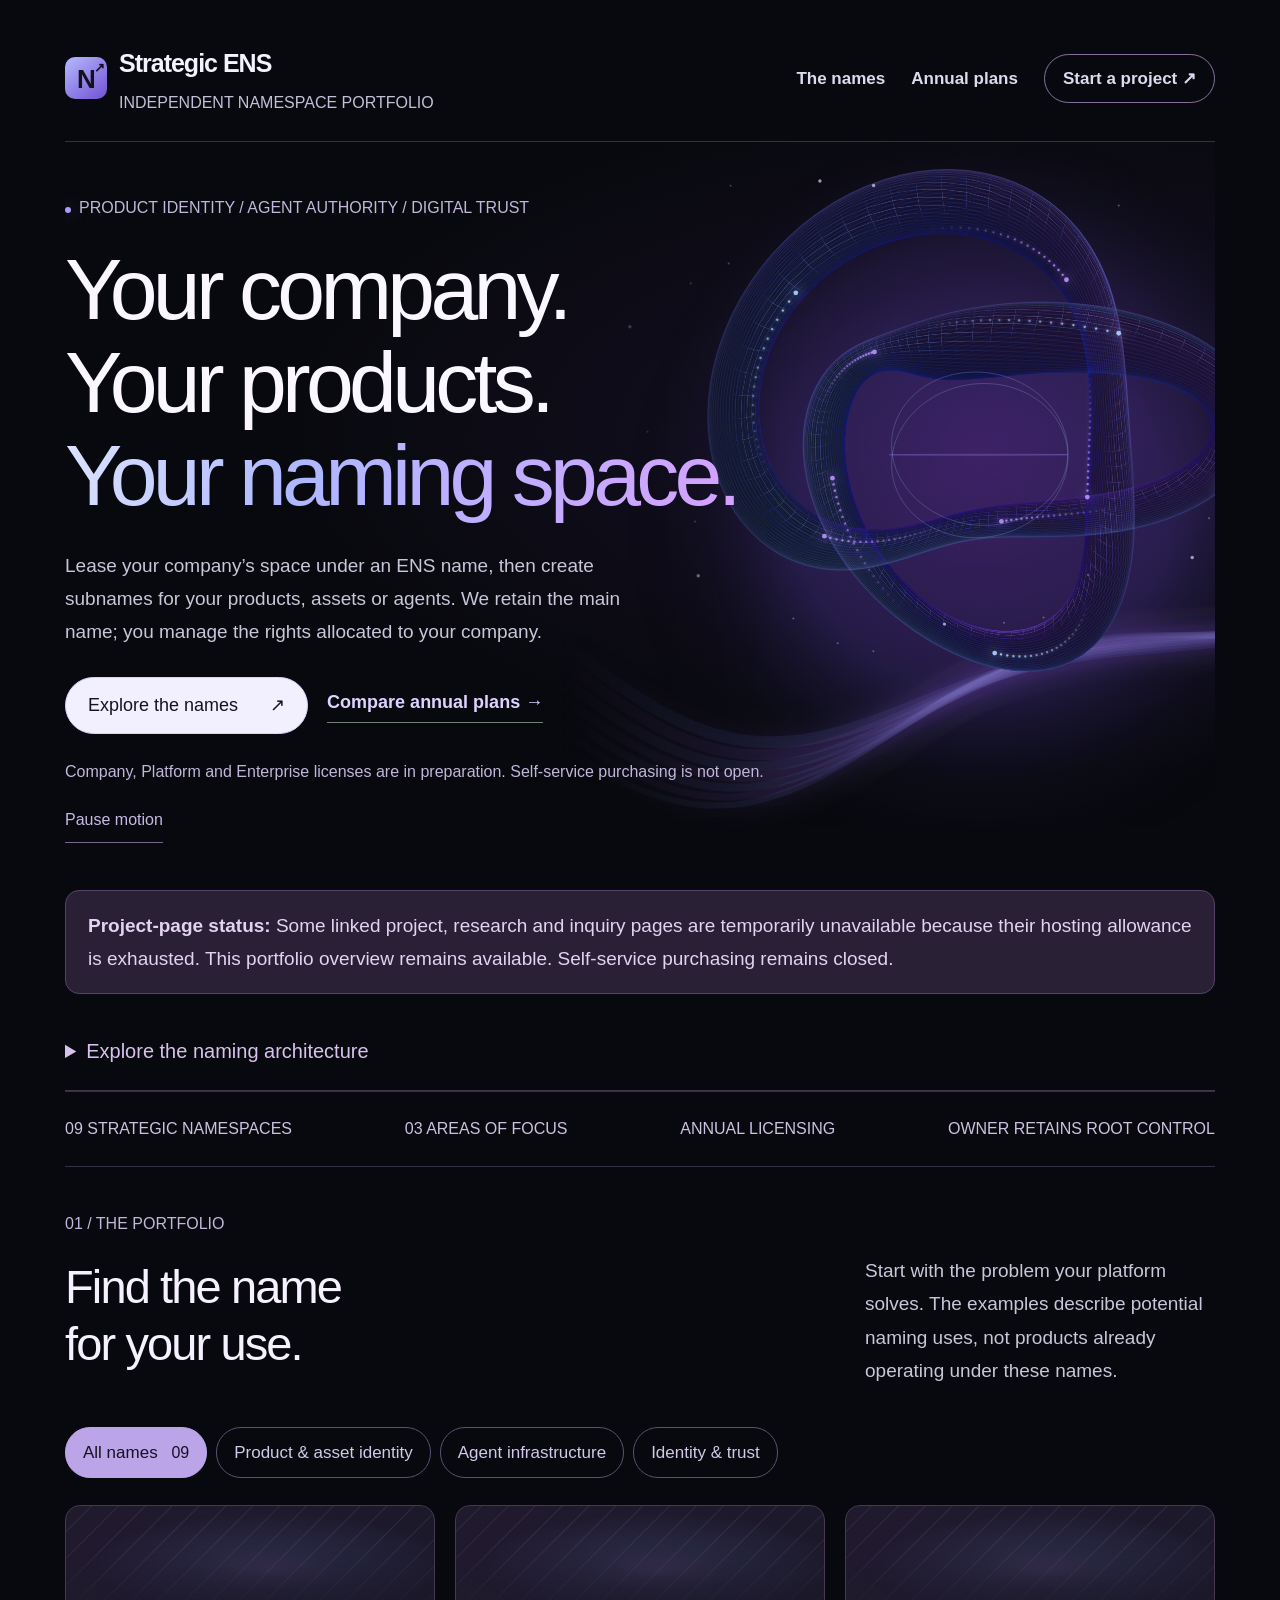
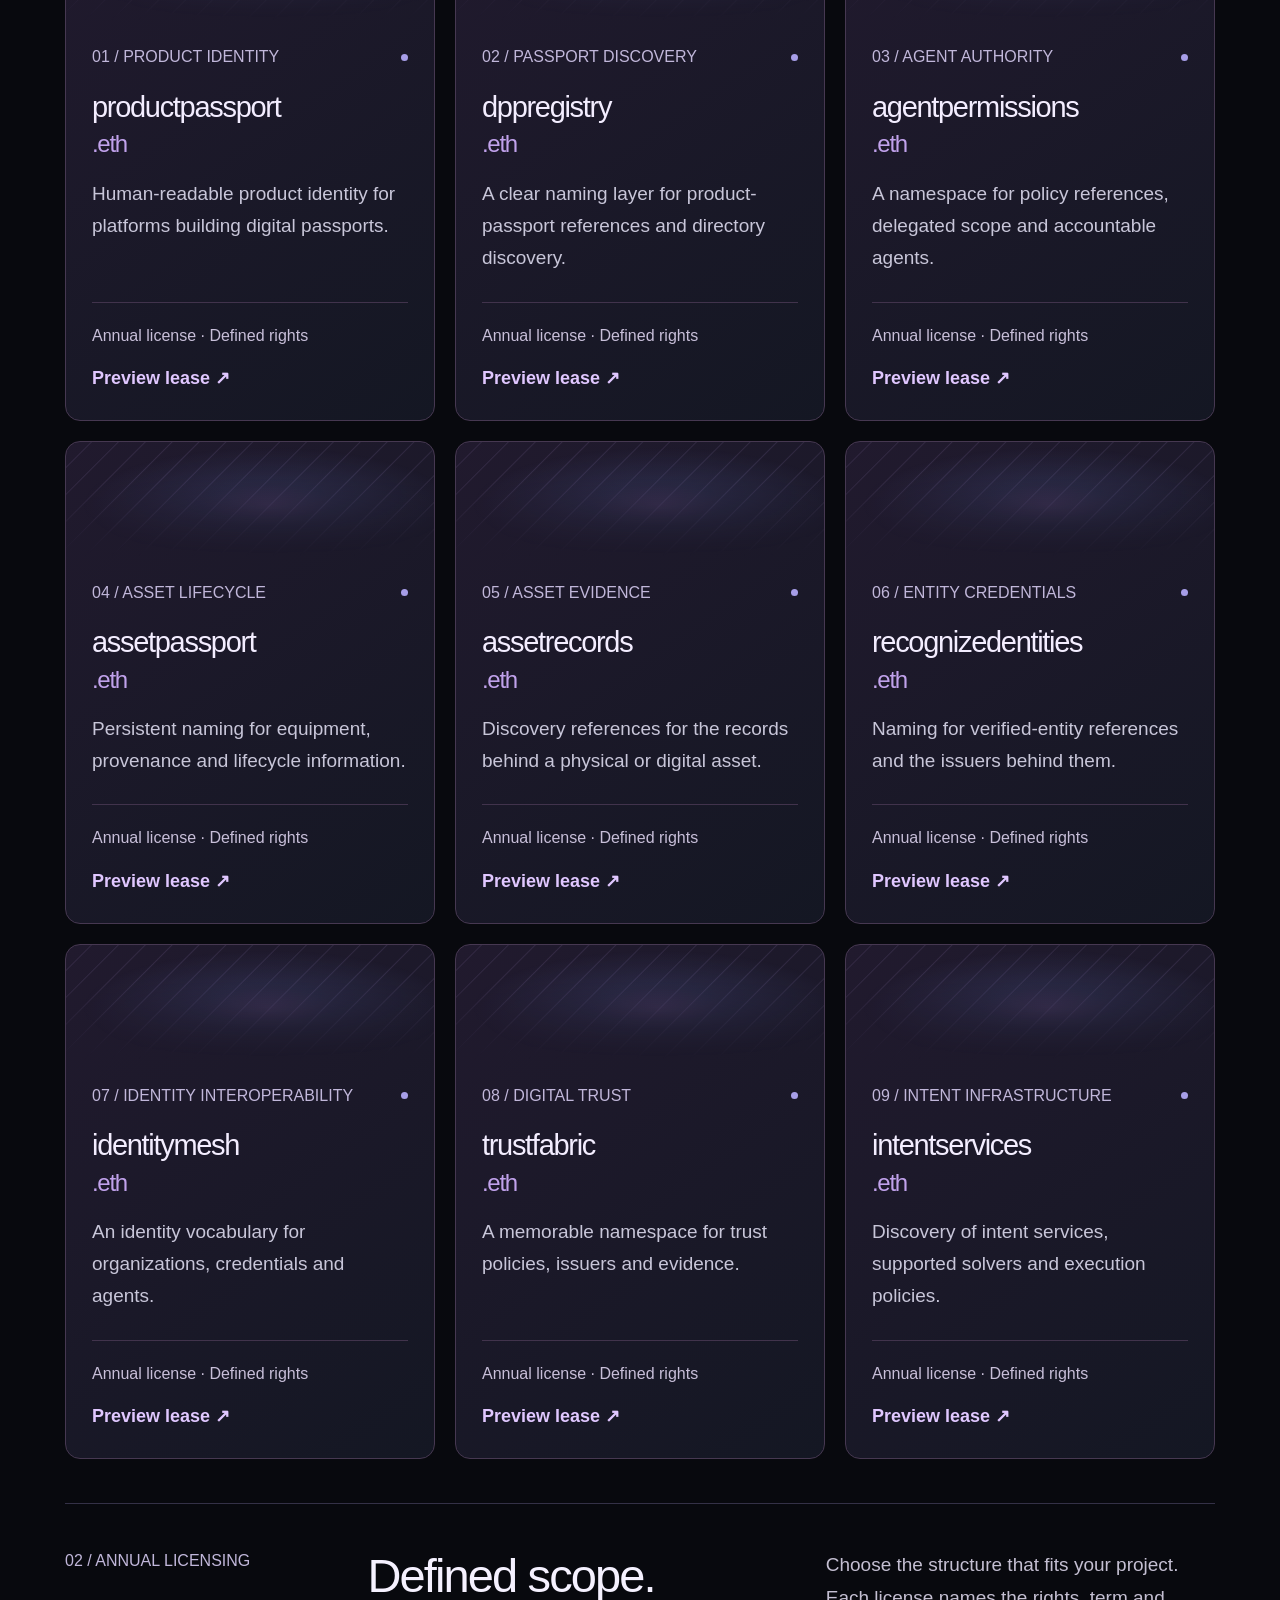
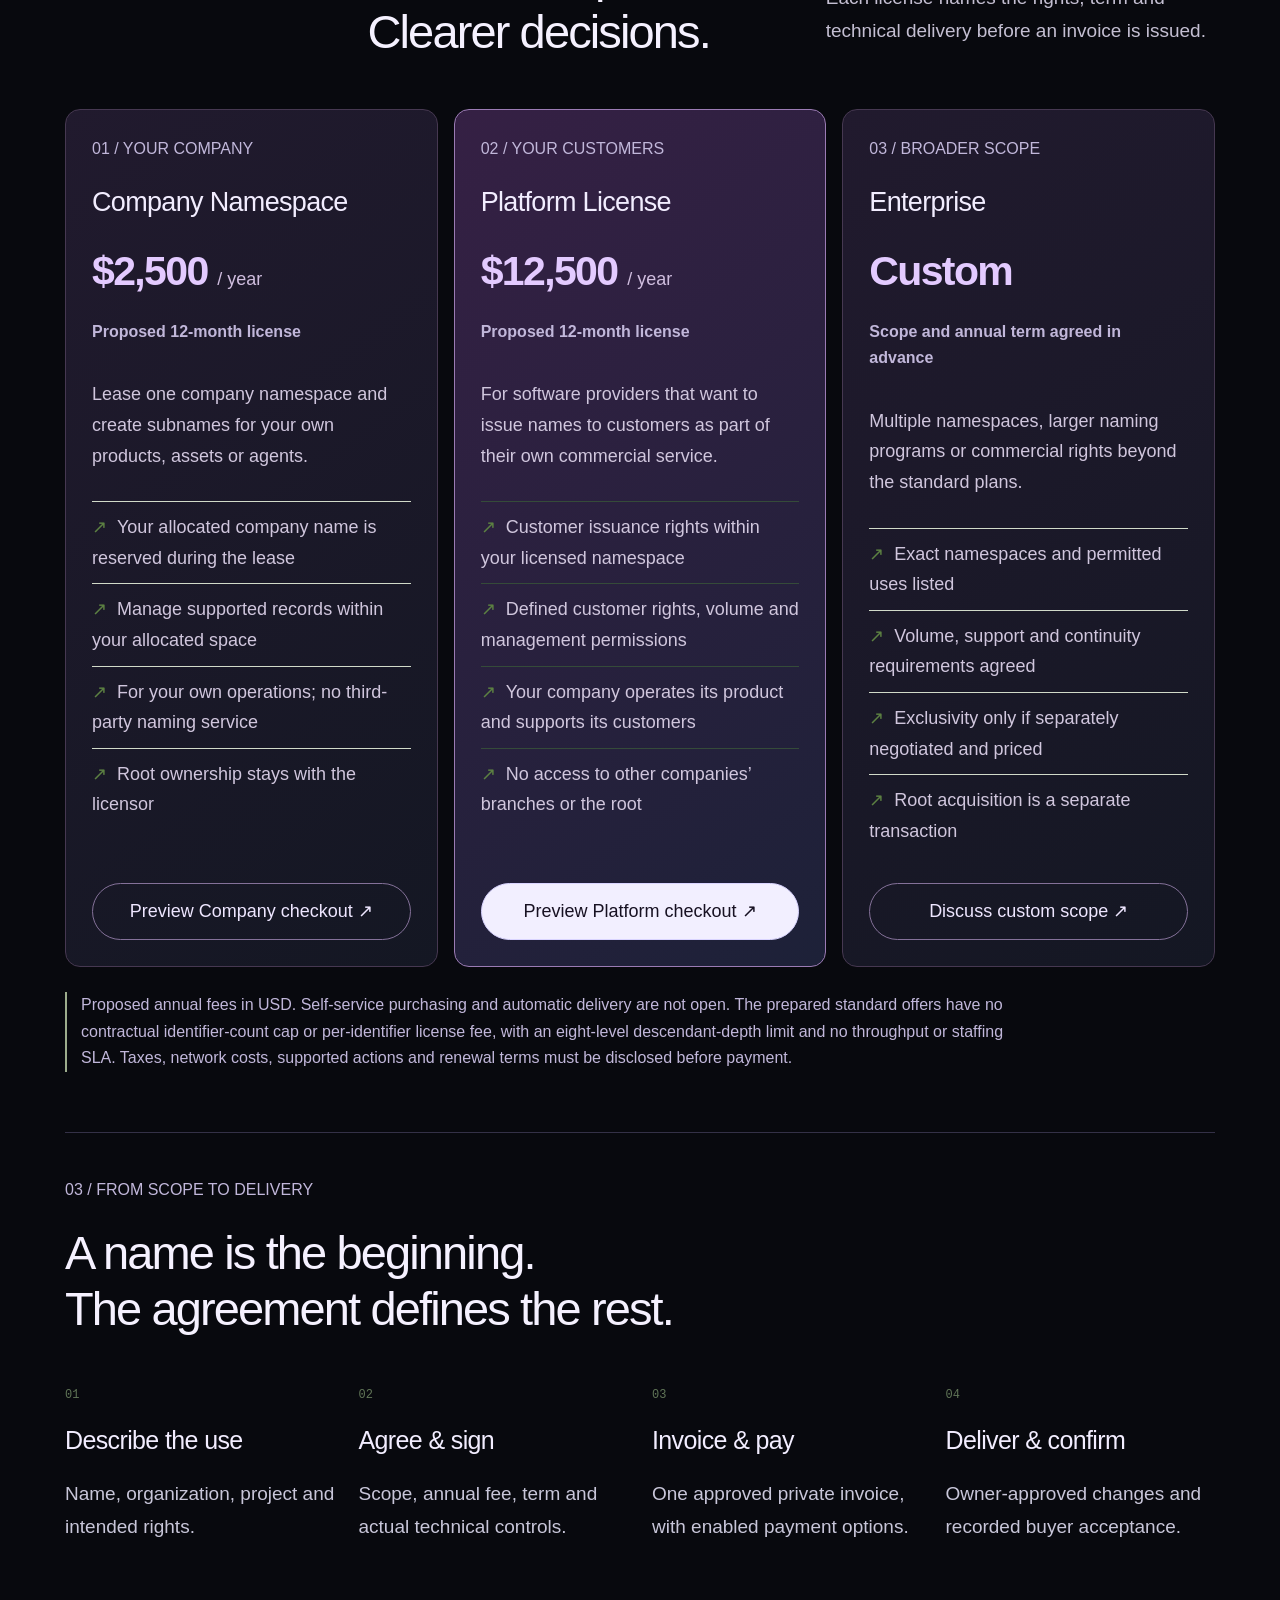
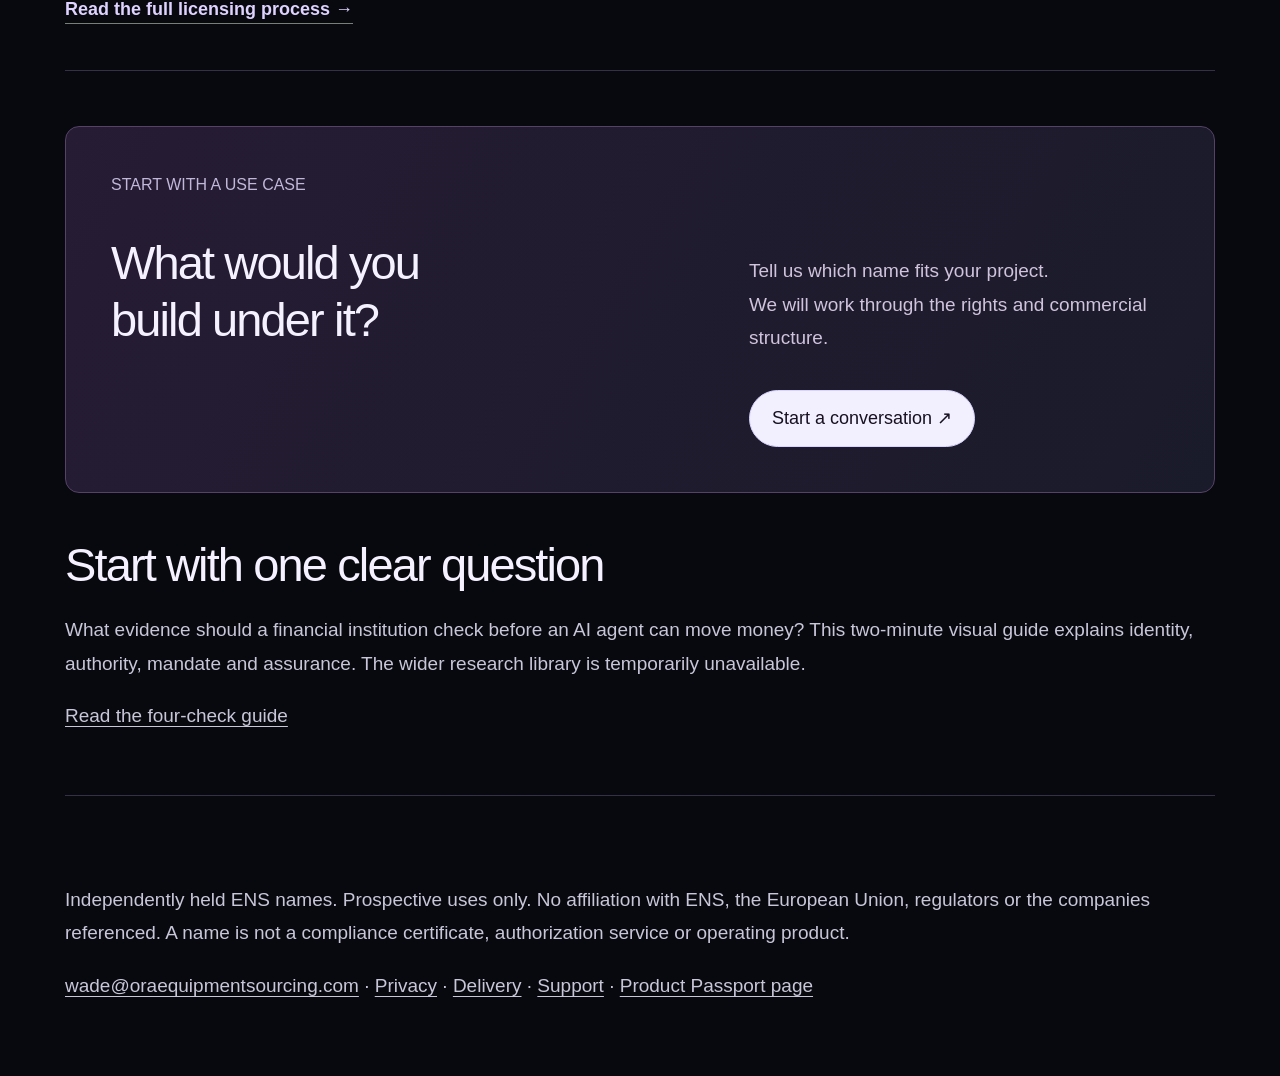
==== commit eeff1a6b: "Link concise agent authority guide" ====
--- a/index.html
+++ b/index.html
@@ -1 +1 @@
-<!doctype html><html lang="en"><head><meta charset="utf-8"><meta name="viewport" content="width=device-width,initial-scale=1"><title>Strategic ENS Names | Licensing &amp; Partnerships</title><meta name="description" content="Nine independently held ENS namespaces for product identity, agent authority and digital trust. Explore annual licensing plans, controlled subnames and acquisition discussions."><link rel="canonical" href="https://reactance0083.github.io/strategic-ens/"><meta property="og:title" content="Strategic ENS Names | Licensing &amp; Partnerships"><meta property="og:description" content="Nine independently held ENS namespaces for product identity, agent authority and digital trust. Explore annual licensing plans, controlled subnames and acquisition discussions."><meta property="og:url" content="https://reactance0083.github.io/strategic-ens/"><meta property="og:type" content="website"><meta property="og:image" content="https://reactance0083.github.io/strategic-ens/assets/portfolio-social.png"><meta name="twitter:card" content="summary_large_image"><link rel="icon" href="https://reactance0083.github.io/strategic-ens/assets/favicon.svg"><link rel="stylesheet" href="https://reactance0083.github.io/strategic-ens/commercial.css"><link rel="stylesheet" href="https://reactance0083.github.io/strategic-ens/cinematic.css"><meta name="ens-analytics" content="enabled" data-page="portfolio"></head><body id="ens-site" class="studio cinematic"><a class="skip" href="#main">Skip to content</a><div class="shell"><header class="studio-header"><a class="brand" href="https://reactance0083.github.io/strategic-ens/"><span class="brand-glyph" aria-hidden="true">N<span>↗</span></span><span>Strategic ENS<small>Independent namespace portfolio</small></span></a><nav aria-label="Portfolio navigation"><a href="https://reactance0083.github.io/strategic-ens/#names">The names</a><a href="https://reactance0083.github.io/strategic-ens/licensing/#plans">Annual plans</a><a class="nav-action" href="https://productpassport-eth.netlify.app/inquire/">Start a project ↗</a></nav></header><main id="main"><section class="studio-hero cinematic-hero"><div class="cinematic-copy"><p class="eyebrow"><span class="signal" aria-hidden="true"></span>Product identity / Agent authority / Digital trust</p><h1>Your company.<br>Your products.<br><em>Your naming space.</em></h1><p class="lead">Lease your company’s space under an ENS name, then create subnames for your products, assets or agents. We retain the main name; you manage the rights allocated to your company.</p><div class="actions"><a class="button" href="#names">Explore the names <span aria-hidden="true">↗</span></a><a class="text-link" href="https://reactance0083.github.io/strategic-ens/licensing/#plans">Compare annual plans →</a></div><p class="hero-caption">Company, Platform and Enterprise licenses are in preparation. Self-service purchasing is not open.</p><button id="cinematic-motion" type="button" class="cinematic-motion" aria-pressed="false">Pause motion</button></div><div class="cinematic-art" aria-hidden="true"><canvas id="cin-sculpture"></canvas></div></section><p class="notice" role="status"><strong>Project-page status:</strong> Some linked project, research and inquiry pages are temporarily unavailable because their hosting allowance is exhausted. This portfolio overview remains available. Self-service purchasing remains closed.</p><details class="architecture-details"><summary>Explore the naming architecture</summary><div class="namespace-map" role="img" aria-label="Illustrative namespace tree. A hypothetical company subname under productpassport.eth can point to that company's product data. This is not an operating registry."><div class="map-top"><span>ENS / Namespace anatomy</span><span>Illustrative only</span></div><div class="map-root"><span>01 / Independent root</span><strong>productpassport<span>.eth</span></strong></div><div class="map-line"></div><div class="map-child"><span>02 / Defined project rights</span><strong>yourcompany<span>.productpassport.eth</span></strong></div><div class="map-line"></div><div class="map-endpoints"><span>Product records</span><span>Your platform</span><span>Policy references</span></div><p>Your naming layer. Your existing systems.<br>No compliance or software service included.</p><span class="map-coordinate" aria-hidden="true">01 : 09</span></div></details><div class="portfolio-strip"><span>09 strategic namespaces</span><span>03 areas of focus</span><span>Annual licensing</span><span>Owner retains root control</span></div><section class="section library-section" id="names"><div class="library-heading"><div><p class="eyebrow">01 / The portfolio</p><h2>Find the name<br>for your use.</h2></div><p>Start with the problem your platform solves. The examples describe potential naming uses, not products already operating under these names.</p></div><div class="filters" aria-label="Filter namespaces"><button type="button" aria-pressed="true" data-filter="all">All names <span>09</span></button><button type="button" aria-pressed="false" data-filter="product">Product & asset identity</button><button type="button" aria-pressed="false" data-filter="agent">Agent infrastructure</button><button type="button" aria-pressed="false" data-filter="trust">Identity & trust</button></div><p class="sr-only" id="filter-status" role="status" aria-live="polite">Showing all nine namespaces.</p><div class="name-library"><article class="name-card" data-category="product"><div class="name-card-meta"><span>01 / Product identity</span><span class="family-dot product" aria-hidden="true"></span></div><h3><a href="https://productpassport-eth.netlify.app/">productpassport<span>.eth</span></a></h3><p>Human-readable product identity for platforms building digital passports.</p><div class="name-card-bottom"><span>Annual license · Defined rights</span><a aria-label="Discuss productpassport.eth licensing" href="https://productpassport-eth.netlify.app/lease-checkout/?root=productpassport.eth">Preview lease ↗</a></div></article><article class="name-card" data-category="product"><div class="name-card-meta"><span>02 / Passport discovery</span><span class="family-dot product" aria-hidden="true"></span></div><h3><a href="https://dppregistry-eth.netlify.app/">dppregistry<span>.eth</span></a></h3><p>A clear naming layer for product-passport references and directory discovery.</p><div class="name-card-bottom"><span>Annual license · Defined rights</span><a aria-label="Discuss dppregistry.eth licensing" href="https://productpassport-eth.netlify.app/lease-checkout/?root=dppregistry.eth">Preview lease ↗</a></div></article><article class="name-card" data-category="agent"><div class="name-card-meta"><span>03 / Agent authority</span><span class="family-dot agent" aria-hidden="true"></span></div><h3><a href="https://agentpermissions-eth.netlify.app/">agentpermissions<span>.eth</span></a></h3><p>A namespace for policy references, delegated scope and accountable agents.</p><div class="name-card-bottom"><span>Annual license · Defined rights</span><a aria-label="Discuss agentpermissions.eth licensing" href="https://productpassport-eth.netlify.app/lease-checkout/?root=agentpermissions.eth">Preview lease ↗</a></div></article><article class="name-card" data-category="product"><div class="name-card-meta"><span>04 / Asset lifecycle</span><span class="family-dot product" aria-hidden="true"></span></div><h3><a href="https://assetpassport-eth.netlify.app/">assetpassport<span>.eth</span></a></h3><p>Persistent naming for equipment, provenance and lifecycle information.</p><div class="name-card-bottom"><span>Annual license · Defined rights</span><a aria-label="Discuss assetpassport.eth licensing" href="https://productpassport-eth.netlify.app/lease-checkout/?root=assetpassport.eth">Preview lease ↗</a></div></article><article class="name-card" data-category="product"><div class="name-card-meta"><span>05 / Asset evidence</span><span class="family-dot product" aria-hidden="true"></span></div><h3><a href="https://assetrecords-eth.netlify.app/">assetrecords<span>.eth</span></a></h3><p>Discovery references for the records behind a physical or digital asset.</p><div class="name-card-bottom"><span>Annual license · Defined rights</span><a aria-label="Discuss assetrecords.eth licensing" href="https://productpassport-eth.netlify.app/lease-checkout/?root=assetrecords.eth">Preview lease ↗</a></div></article><article class="name-card" data-category="trust"><div class="name-card-meta"><span>06 / Entity credentials</span><span class="family-dot trust" aria-hidden="true"></span></div><h3><a href="https://recognizedentities-eth.netlify.app/">recognizedentities<span>.eth</span></a></h3><p>Naming for verified-entity references and the issuers behind them.</p><div class="name-card-bottom"><span>Annual license · Defined rights</span><a aria-label="Discuss recognizedentities.eth licensing" href="https://productpassport-eth.netlify.app/lease-checkout/?root=recognizedentities.eth">Preview lease ↗</a></div></article><article class="name-card" data-category="trust"><div class="name-card-meta"><span>07 / Identity interoperability</span><span class="family-dot trust" aria-hidden="true"></span></div><h3><a href="https://identitymesh-eth.netlify.app/">identitymesh<span>.eth</span></a></h3><p>An identity vocabulary for organizations, credentials and agents.</p><div class="name-card-bottom"><span>Annual license · Defined rights</span><a aria-label="Discuss identitymesh.eth licensing" href="https://productpassport-eth.netlify.app/lease-checkout/?root=identitymesh.eth">Preview lease ↗</a></div></article><article class="name-card" data-category="trust"><div class="name-card-meta"><span>08 / Digital trust</span><span class="family-dot trust" aria-hidden="true"></span></div><h3><a href="https://trustfabric-eth.netlify.app/">trustfabric<span>.eth</span></a></h3><p>A memorable namespace for trust policies, issuers and evidence.</p><div class="name-card-bottom"><span>Annual license · Defined rights</span><a aria-label="Discuss trustfabric.eth licensing" href="https://productpassport-eth.netlify.app/lease-checkout/?root=trustfabric.eth">Preview lease ↗</a></div></article><article class="name-card" data-category="agent"><div class="name-card-meta"><span>09 / Intent infrastructure</span><span class="family-dot agent" aria-hidden="true"></span></div><h3><a href="https://intentservices-eth.netlify.app/">intentservices<span>.eth</span></a></h3><p>Discovery of intent services, supported solvers and execution policies.</p><div class="name-card-bottom"><span>Annual license · Defined rights</span><a aria-label="Discuss intentservices.eth licensing" href="https://productpassport-eth.netlify.app/lease-checkout/?root=intentservices.eth">Preview lease ↗</a></div></article></div></section><section class="section plan-section" id="plans"><div class="section-intro"><p class="eyebrow">02 / Annual licensing</p><h2>Defined scope.<br>Clearer decisions.</h2><p>Choose the structure that fits your project. Each license names the rights, term and technical delivery before an invoice is issued.</p></div><div class="plan-grid"><article class="plan-card"><p class="eyebrow">01 / Your company</p><h3>Company Namespace</h3><p class="plan-price">$2,500 <span>/ year</span></p><p class="plan-term">Proposed 12-month license</p><p>Lease one company namespace and create subnames for your own products, assets or agents.</p><ul><li>Your allocated company name is reserved during the lease</li><li>Manage supported records within your allocated space</li><li>For your own operations; no third-party naming service</li><li>Root ownership stays with the licensor</li></ul><a class="button secondary" href="https://productpassport-eth.netlify.app/lease-checkout/?plan=company">Preview Company checkout ↗</a></article><article class="plan-card featured-plan"><p class="eyebrow">02 / Your customers</p><h3>Platform License</h3><p class="plan-price">$12,500 <span>/ year</span></p><p class="plan-term">Proposed 12-month license</p><p>For software providers that want to issue names to customers as part of their own commercial service.</p><ul><li>Customer issuance rights within your licensed namespace</li><li>Defined customer rights, volume and management permissions</li><li>Your company operates its product and supports its customers</li><li>No access to other companies’ branches or the root</li></ul><a class="button" href="https://productpassport-eth.netlify.app/lease-checkout/?plan=platform">Preview Platform checkout ↗</a></article><article class="plan-card"><p class="eyebrow">03 / Broader scope</p><h3>Enterprise</h3><p class="plan-price">Custom</p><p class="plan-term">Scope and annual term agreed in advance</p><p>Multiple namespaces, larger naming programs or commercial rights beyond the standard plans.</p><ul><li>Exact namespaces and permitted uses listed</li><li>Volume, support and continuity requirements agreed</li><li>Exclusivity only if separately negotiated and priced</li><li>Root acquisition is a separate transaction</li></ul><a class="button secondary" href="https://productpassport-eth.netlify.app/inquire/?plan=Enterprise">Discuss custom scope ↗</a></article></div><p class="plan-status">Proposed annual fees in USD. Self-service purchasing and automatic delivery are not open. The prepared standard offers have no contractual identifier-count cap or per-identifier license fee, with an eight-level descendant-depth limit and no throughput or staffing SLA. Taxes, network costs, supported actions and renewal terms must be disclosed before payment.</p></section><section class="section ownership-section"><p class="eyebrow">03 / From scope to delivery</p><h2>A name is the beginning.<br>The agreement defines the rest.</h2><div class="journey"><div><span>01</span><h3>Describe the use</h3><p>Name, organization, project and intended rights.</p></div><div><span>02</span><h3>Agree & sign</h3><p>Scope, annual fee, term and actual technical controls.</p></div><div><span>03</span><h3>Invoice & pay</h3><p>One approved private invoice, with enabled payment options.</p></div><div><span>04</span><h3>Deliver & confirm</h3><p>Owner-approved changes and recorded buyer acceptance.</p></div></div><a class="text-link" href="https://reactance0083.github.io/strategic-ens/licensing/">Read the full licensing process →</a></section><section class="studio-contact"><p class="eyebrow">Start with a use case</p><h2>What would you<br>build under it?</h2><div><p>Tell us which name fits your project.<br>We will work through the rights and commercial structure.</p><a class="button" href="https://productpassport-eth.netlify.app/inquire/">Start a conversation ↗</a></div></section><section id="research-library" class="section" aria-labelledby="research-library-title"><h2 id="research-library-title">Research library</h2><p>Read five educational briefs on product passports, tokenized asset records, recognized issuers, school credentials and AI-agent permissions.</p><p><a href="https://productpassport-eth.netlify.app/research/">Explore the research library</a></p></section></main><footer><p>Independently held ENS names. Prospective uses only. No affiliation with ENS, the European Union, regulators or the companies referenced. A name is not a compliance certificate, authorization service or operating product.</p><p><a href="mailto:wade@oraequipmentsourcing.com">wade@oraequipmentsourcing.com</a> · <a href="https://productpassport-eth.netlify.app/privacy/">Privacy</a> · <a href="https://productpassport-eth.netlify.app/delivery/">Delivery</a> · <a href="https://productpassport-eth.netlify.app/support/">Support</a> · <a href="https://productpassport-eth.netlify.app/">Product Passport page</a></p></footer></div><script src="https://reactance0083.github.io/strategic-ens/portfolio.js" defer></script><script src="https://reactance0083.github.io/strategic-ens/cinematic.js" defer></script><script src="https://reactance0083.github.io/strategic-ens/analytics.js" defer></script></body></html>+<!doctype html><html lang="en"><head><meta charset="utf-8"><meta name="viewport" content="width=device-width,initial-scale=1"><title>Strategic ENS Names | Licensing &amp; Partnerships</title><meta name="description" content="Nine independently held ENS namespaces for product identity, agent authority and digital trust. Explore annual licensing plans, controlled subnames and acquisition discussions."><link rel="canonical" href="https://reactance0083.github.io/strategic-ens/"><meta property="og:title" content="Strategic ENS Names | Licensing &amp; Partnerships"><meta property="og:description" content="Nine independently held ENS namespaces for product identity, agent authority and digital trust. Explore annual licensing plans, controlled subnames and acquisition discussions."><meta property="og:url" content="https://reactance0083.github.io/strategic-ens/"><meta property="og:type" content="website"><meta property="og:image" content="https://reactance0083.github.io/strategic-ens/assets/portfolio-social.png"><meta name="twitter:card" content="summary_large_image"><link rel="icon" href="https://reactance0083.github.io/strategic-ens/assets/favicon.svg"><link rel="stylesheet" href="https://reactance0083.github.io/strategic-ens/commercial.css"><link rel="stylesheet" href="https://reactance0083.github.io/strategic-ens/cinematic.css"><meta name="ens-analytics" content="enabled" data-page="portfolio"></head><body id="ens-site" class="studio cinematic"><a class="skip" href="#main">Skip to content</a><div class="shell"><header class="studio-header"><a class="brand" href="https://reactance0083.github.io/strategic-ens/"><span class="brand-glyph" aria-hidden="true">N<span>↗</span></span><span>Strategic ENS<small>Independent namespace portfolio</small></span></a><nav aria-label="Portfolio navigation"><a href="https://reactance0083.github.io/strategic-ens/#names">The names</a><a href="https://reactance0083.github.io/strategic-ens/licensing/#plans">Annual plans</a><a class="nav-action" href="https://productpassport-eth.netlify.app/inquire/">Start a project ↗</a></nav></header><main id="main"><section class="studio-hero cinematic-hero"><div class="cinematic-copy"><p class="eyebrow"><span class="signal" aria-hidden="true"></span>Product identity / Agent authority / Digital trust</p><h1>Your company.<br>Your products.<br><em>Your naming space.</em></h1><p class="lead">Lease your company’s space under an ENS name, then create subnames for your products, assets or agents. We retain the main name; you manage the rights allocated to your company.</p><div class="actions"><a class="button" href="#names">Explore the names <span aria-hidden="true">↗</span></a><a class="text-link" href="https://reactance0083.github.io/strategic-ens/licensing/#plans">Compare annual plans →</a></div><p class="hero-caption">Company, Platform and Enterprise licenses are in preparation. Self-service purchasing is not open.</p><button id="cinematic-motion" type="button" class="cinematic-motion" aria-pressed="false">Pause motion</button></div><div class="cinematic-art" aria-hidden="true"><canvas id="cin-sculpture"></canvas></div></section><p class="notice" role="status"><strong>Project-page status:</strong> Some linked project, research and inquiry pages are temporarily unavailable because their hosting allowance is exhausted. This portfolio overview remains available. Self-service purchasing remains closed.</p><details class="architecture-details"><summary>Explore the naming architecture</summary><div class="namespace-map" role="img" aria-label="Illustrative namespace tree. A hypothetical company subname under productpassport.eth can point to that company's product data. This is not an operating registry."><div class="map-top"><span>ENS / Namespace anatomy</span><span>Illustrative only</span></div><div class="map-root"><span>01 / Independent root</span><strong>productpassport<span>.eth</span></strong></div><div class="map-line"></div><div class="map-child"><span>02 / Defined project rights</span><strong>yourcompany<span>.productpassport.eth</span></strong></div><div class="map-line"></div><div class="map-endpoints"><span>Product records</span><span>Your platform</span><span>Policy references</span></div><p>Your naming layer. Your existing systems.<br>No compliance or software service included.</p><span class="map-coordinate" aria-hidden="true">01 : 09</span></div></details><div class="portfolio-strip"><span>09 strategic namespaces</span><span>03 areas of focus</span><span>Annual licensing</span><span>Owner retains root control</span></div><section class="section library-section" id="names"><div class="library-heading"><div><p class="eyebrow">01 / The portfolio</p><h2>Find the name<br>for your use.</h2></div><p>Start with the problem your platform solves. The examples describe potential naming uses, not products already operating under these names.</p></div><div class="filters" aria-label="Filter namespaces"><button type="button" aria-pressed="true" data-filter="all">All names <span>09</span></button><button type="button" aria-pressed="false" data-filter="product">Product & asset identity</button><button type="button" aria-pressed="false" data-filter="agent">Agent infrastructure</button><button type="button" aria-pressed="false" data-filter="trust">Identity & trust</button></div><p class="sr-only" id="filter-status" role="status" aria-live="polite">Showing all nine namespaces.</p><div class="name-library"><article class="name-card" data-category="product"><div class="name-card-meta"><span>01 / Product identity</span><span class="family-dot product" aria-hidden="true"></span></div><h3><a href="https://productpassport-eth.netlify.app/">productpassport<span>.eth</span></a></h3><p>Human-readable product identity for platforms building digital passports.</p><div class="name-card-bottom"><span>Annual license · Defined rights</span><a aria-label="Discuss productpassport.eth licensing" href="https://productpassport-eth.netlify.app/lease-checkout/?root=productpassport.eth">Preview lease ↗</a></div></article><article class="name-card" data-category="product"><div class="name-card-meta"><span>02 / Passport discovery</span><span class="family-dot product" aria-hidden="true"></span></div><h3><a href="https://dppregistry-eth.netlify.app/">dppregistry<span>.eth</span></a></h3><p>A clear naming layer for product-passport references and directory discovery.</p><div class="name-card-bottom"><span>Annual license · Defined rights</span><a aria-label="Discuss dppregistry.eth licensing" href="https://productpassport-eth.netlify.app/lease-checkout/?root=dppregistry.eth">Preview lease ↗</a></div></article><article class="name-card" data-category="agent"><div class="name-card-meta"><span>03 / Agent authority</span><span class="family-dot agent" aria-hidden="true"></span></div><h3><a href="https://agentpermissions-eth.netlify.app/">agentpermissions<span>.eth</span></a></h3><p>A namespace for policy references, delegated scope and accountable agents.</p><div class="name-card-bottom"><span>Annual license · Defined rights</span><a aria-label="Discuss agentpermissions.eth licensing" href="https://productpassport-eth.netlify.app/lease-checkout/?root=agentpermissions.eth">Preview lease ↗</a></div></article><article class="name-card" data-category="product"><div class="name-card-meta"><span>04 / Asset lifecycle</span><span class="family-dot product" aria-hidden="true"></span></div><h3><a href="https://assetpassport-eth.netlify.app/">assetpassport<span>.eth</span></a></h3><p>Persistent naming for equipment, provenance and lifecycle information.</p><div class="name-card-bottom"><span>Annual license · Defined rights</span><a aria-label="Discuss assetpassport.eth licensing" href="https://productpassport-eth.netlify.app/lease-checkout/?root=assetpassport.eth">Preview lease ↗</a></div></article><article class="name-card" data-category="product"><div class="name-card-meta"><span>05 / Asset evidence</span><span class="family-dot product" aria-hidden="true"></span></div><h3><a href="https://assetrecords-eth.netlify.app/">assetrecords<span>.eth</span></a></h3><p>Discovery references for the records behind a physical or digital asset.</p><div class="name-card-bottom"><span>Annual license · Defined rights</span><a aria-label="Discuss assetrecords.eth licensing" href="https://productpassport-eth.netlify.app/lease-checkout/?root=assetrecords.eth">Preview lease ↗</a></div></article><article class="name-card" data-category="trust"><div class="name-card-meta"><span>06 / Entity credentials</span><span class="family-dot trust" aria-hidden="true"></span></div><h3><a href="https://recognizedentities-eth.netlify.app/">recognizedentities<span>.eth</span></a></h3><p>Naming for verified-entity references and the issuers behind them.</p><div class="name-card-bottom"><span>Annual license · Defined rights</span><a aria-label="Discuss recognizedentities.eth licensing" href="https://productpassport-eth.netlify.app/lease-checkout/?root=recognizedentities.eth">Preview lease ↗</a></div></article><article class="name-card" data-category="trust"><div class="name-card-meta"><span>07 / Identity interoperability</span><span class="family-dot trust" aria-hidden="true"></span></div><h3><a href="https://identitymesh-eth.netlify.app/">identitymesh<span>.eth</span></a></h3><p>An identity vocabulary for organizations, credentials and agents.</p><div class="name-card-bottom"><span>Annual license · Defined rights</span><a aria-label="Discuss identitymesh.eth licensing" href="https://productpassport-eth.netlify.app/lease-checkout/?root=identitymesh.eth">Preview lease ↗</a></div></article><article class="name-card" data-category="trust"><div class="name-card-meta"><span>08 / Digital trust</span><span class="family-dot trust" aria-hidden="true"></span></div><h3><a href="https://trustfabric-eth.netlify.app/">trustfabric<span>.eth</span></a></h3><p>A memorable namespace for trust policies, issuers and evidence.</p><div class="name-card-bottom"><span>Annual license · Defined rights</span><a aria-label="Discuss trustfabric.eth licensing" href="https://productpassport-eth.netlify.app/lease-checkout/?root=trustfabric.eth">Preview lease ↗</a></div></article><article class="name-card" data-category="agent"><div class="name-card-meta"><span>09 / Intent infrastructure</span><span class="family-dot agent" aria-hidden="true"></span></div><h3><a href="https://intentservices-eth.netlify.app/">intentservices<span>.eth</span></a></h3><p>Discovery of intent services, supported solvers and execution policies.</p><div class="name-card-bottom"><span>Annual license · Defined rights</span><a aria-label="Discuss intentservices.eth licensing" href="https://productpassport-eth.netlify.app/lease-checkout/?root=intentservices.eth">Preview lease ↗</a></div></article></div></section><section class="section plan-section" id="plans"><div class="section-intro"><p class="eyebrow">02 / Annual licensing</p><h2>Defined scope.<br>Clearer decisions.</h2><p>Choose the structure that fits your project. Each license names the rights, term and technical delivery before an invoice is issued.</p></div><div class="plan-grid"><article class="plan-card"><p class="eyebrow">01 / Your company</p><h3>Company Namespace</h3><p class="plan-price">$2,500 <span>/ year</span></p><p class="plan-term">Proposed 12-month license</p><p>Lease one company namespace and create subnames for your own products, assets or agents.</p><ul><li>Your allocated company name is reserved during the lease</li><li>Manage supported records within your allocated space</li><li>For your own operations; no third-party naming service</li><li>Root ownership stays with the licensor</li></ul><a class="button secondary" href="https://productpassport-eth.netlify.app/lease-checkout/?plan=company">Preview Company checkout ↗</a></article><article class="plan-card featured-plan"><p class="eyebrow">02 / Your customers</p><h3>Platform License</h3><p class="plan-price">$12,500 <span>/ year</span></p><p class="plan-term">Proposed 12-month license</p><p>For software providers that want to issue names to customers as part of their own commercial service.</p><ul><li>Customer issuance rights within your licensed namespace</li><li>Defined customer rights, volume and management permissions</li><li>Your company operates its product and supports its customers</li><li>No access to other companies’ branches or the root</li></ul><a class="button" href="https://productpassport-eth.netlify.app/lease-checkout/?plan=platform">Preview Platform checkout ↗</a></article><article class="plan-card"><p class="eyebrow">03 / Broader scope</p><h3>Enterprise</h3><p class="plan-price">Custom</p><p class="plan-term">Scope and annual term agreed in advance</p><p>Multiple namespaces, larger naming programs or commercial rights beyond the standard plans.</p><ul><li>Exact namespaces and permitted uses listed</li><li>Volume, support and continuity requirements agreed</li><li>Exclusivity only if separately negotiated and priced</li><li>Root acquisition is a separate transaction</li></ul><a class="button secondary" href="https://productpassport-eth.netlify.app/inquire/?plan=Enterprise">Discuss custom scope ↗</a></article></div><p class="plan-status">Proposed annual fees in USD. Self-service purchasing and automatic delivery are not open. The prepared standard offers have no contractual identifier-count cap or per-identifier license fee, with an eight-level descendant-depth limit and no throughput or staffing SLA. Taxes, network costs, supported actions and renewal terms must be disclosed before payment.</p></section><section class="section ownership-section"><p class="eyebrow">03 / From scope to delivery</p><h2>A name is the beginning.<br>The agreement defines the rest.</h2><div class="journey"><div><span>01</span><h3>Describe the use</h3><p>Name, organization, project and intended rights.</p></div><div><span>02</span><h3>Agree & sign</h3><p>Scope, annual fee, term and actual technical controls.</p></div><div><span>03</span><h3>Invoice & pay</h3><p>One approved private invoice, with enabled payment options.</p></div><div><span>04</span><h3>Deliver & confirm</h3><p>Owner-approved changes and recorded buyer acceptance.</p></div></div><a class="text-link" href="https://reactance0083.github.io/strategic-ens/licensing/">Read the full licensing process →</a></section><section class="studio-contact"><p class="eyebrow">Start with a use case</p><h2>What would you<br>build under it?</h2><div><p>Tell us which name fits your project.<br>We will work through the rights and commercial structure.</p><a class="button" href="https://productpassport-eth.netlify.app/inquire/">Start a conversation ↗</a></div></section><section id="research-library" class="section" aria-labelledby="research-library-title"><h2 id="research-library-title">Start with one clear question</h2><p>What evidence should a financial institution check before an AI agent can move money? This two-minute visual guide explains identity, authority, mandate and assurance. The wider research library is temporarily unavailable.</p><p><a href="https://reactance0083.github.io/strategic-ens/learn/agent-authority/">Read the four-check guide</a></p></section></main><footer><p>Independently held ENS names. Prospective uses only. No affiliation with ENS, the European Union, regulators or the companies referenced. A name is not a compliance certificate, authorization service or operating product.</p><p><a href="mailto:wade@oraequipmentsourcing.com">wade@oraequipmentsourcing.com</a> · <a href="https://productpassport-eth.netlify.app/privacy/">Privacy</a> · <a href="https://productpassport-eth.netlify.app/delivery/">Delivery</a> · <a href="https://productpassport-eth.netlify.app/support/">Support</a> · <a href="https://productpassport-eth.netlify.app/">Product Passport page</a></p></footer></div><script src="https://reactance0083.github.io/strategic-ens/portfolio.js" defer></script><script src="https://reactance0083.github.io/strategic-ens/cinematic.js" defer></script><script src="https://reactance0083.github.io/strategic-ens/analytics.js" defer></script></body></html>
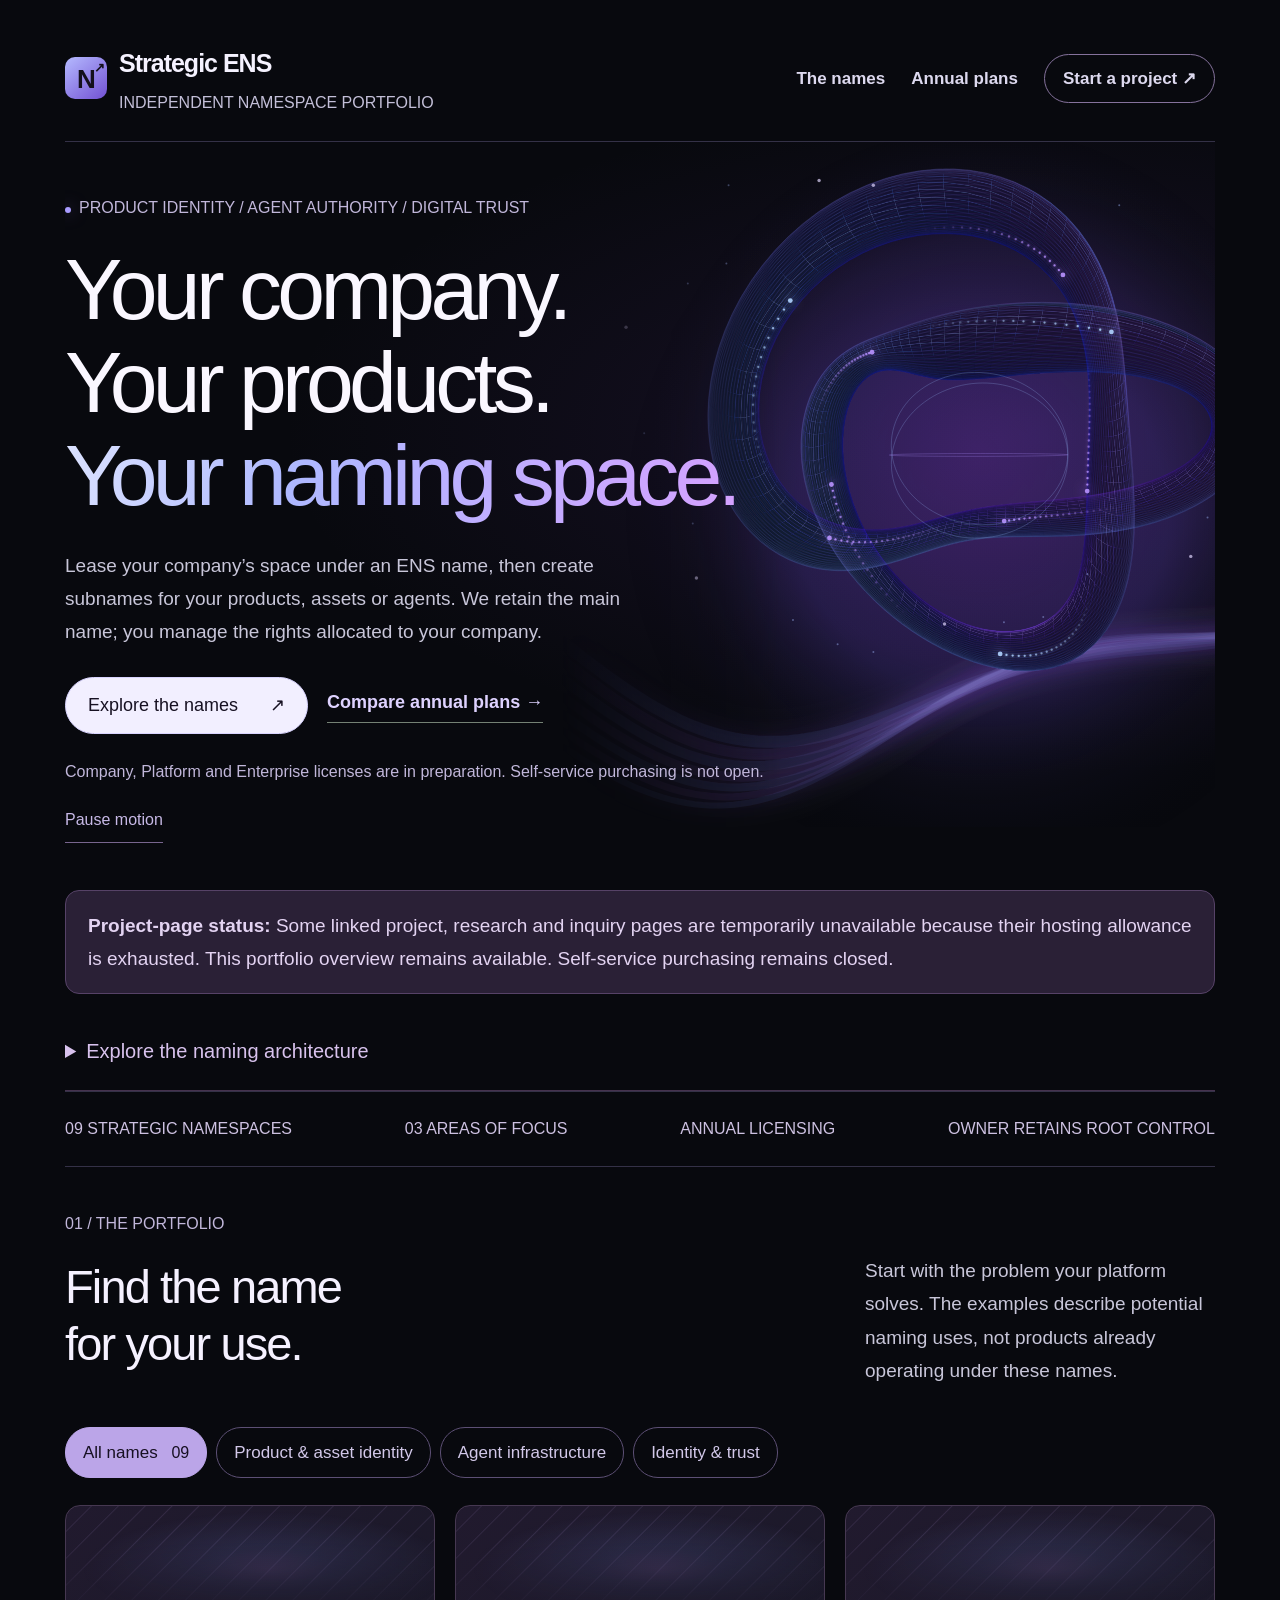
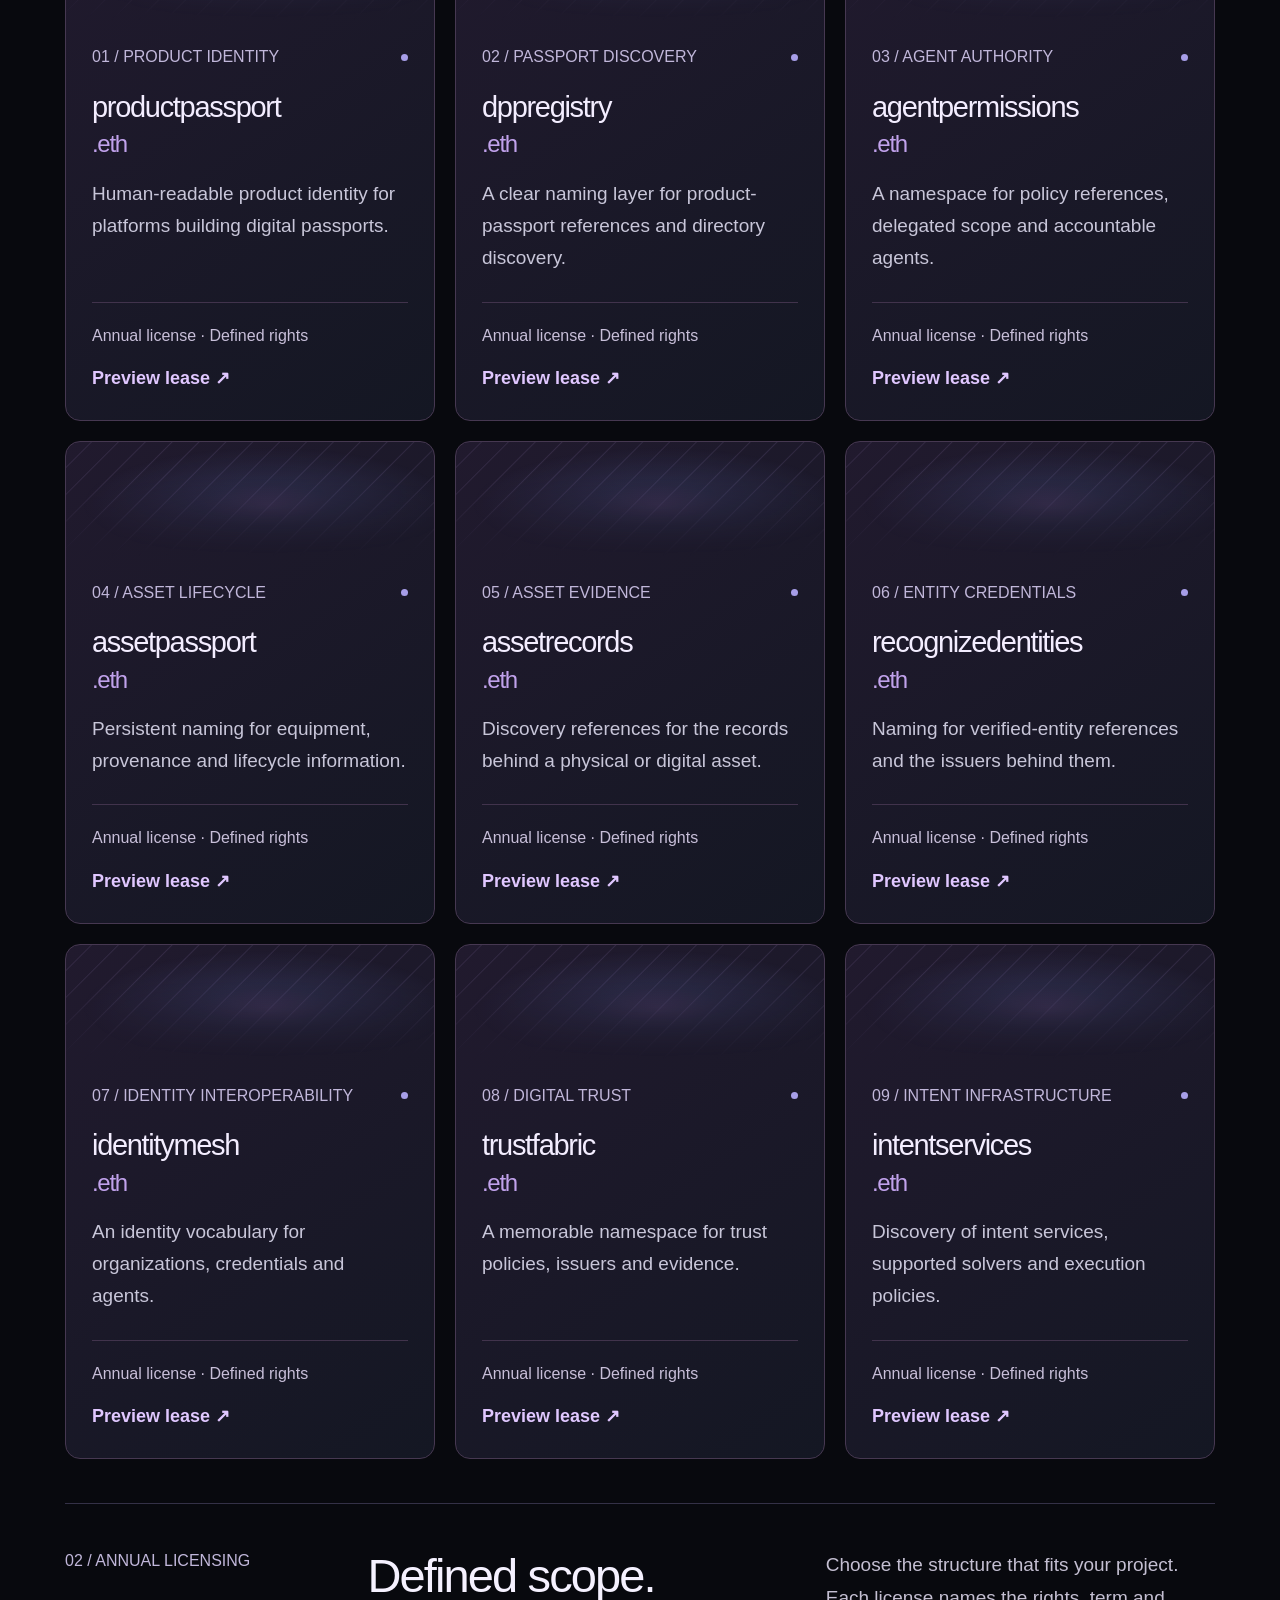
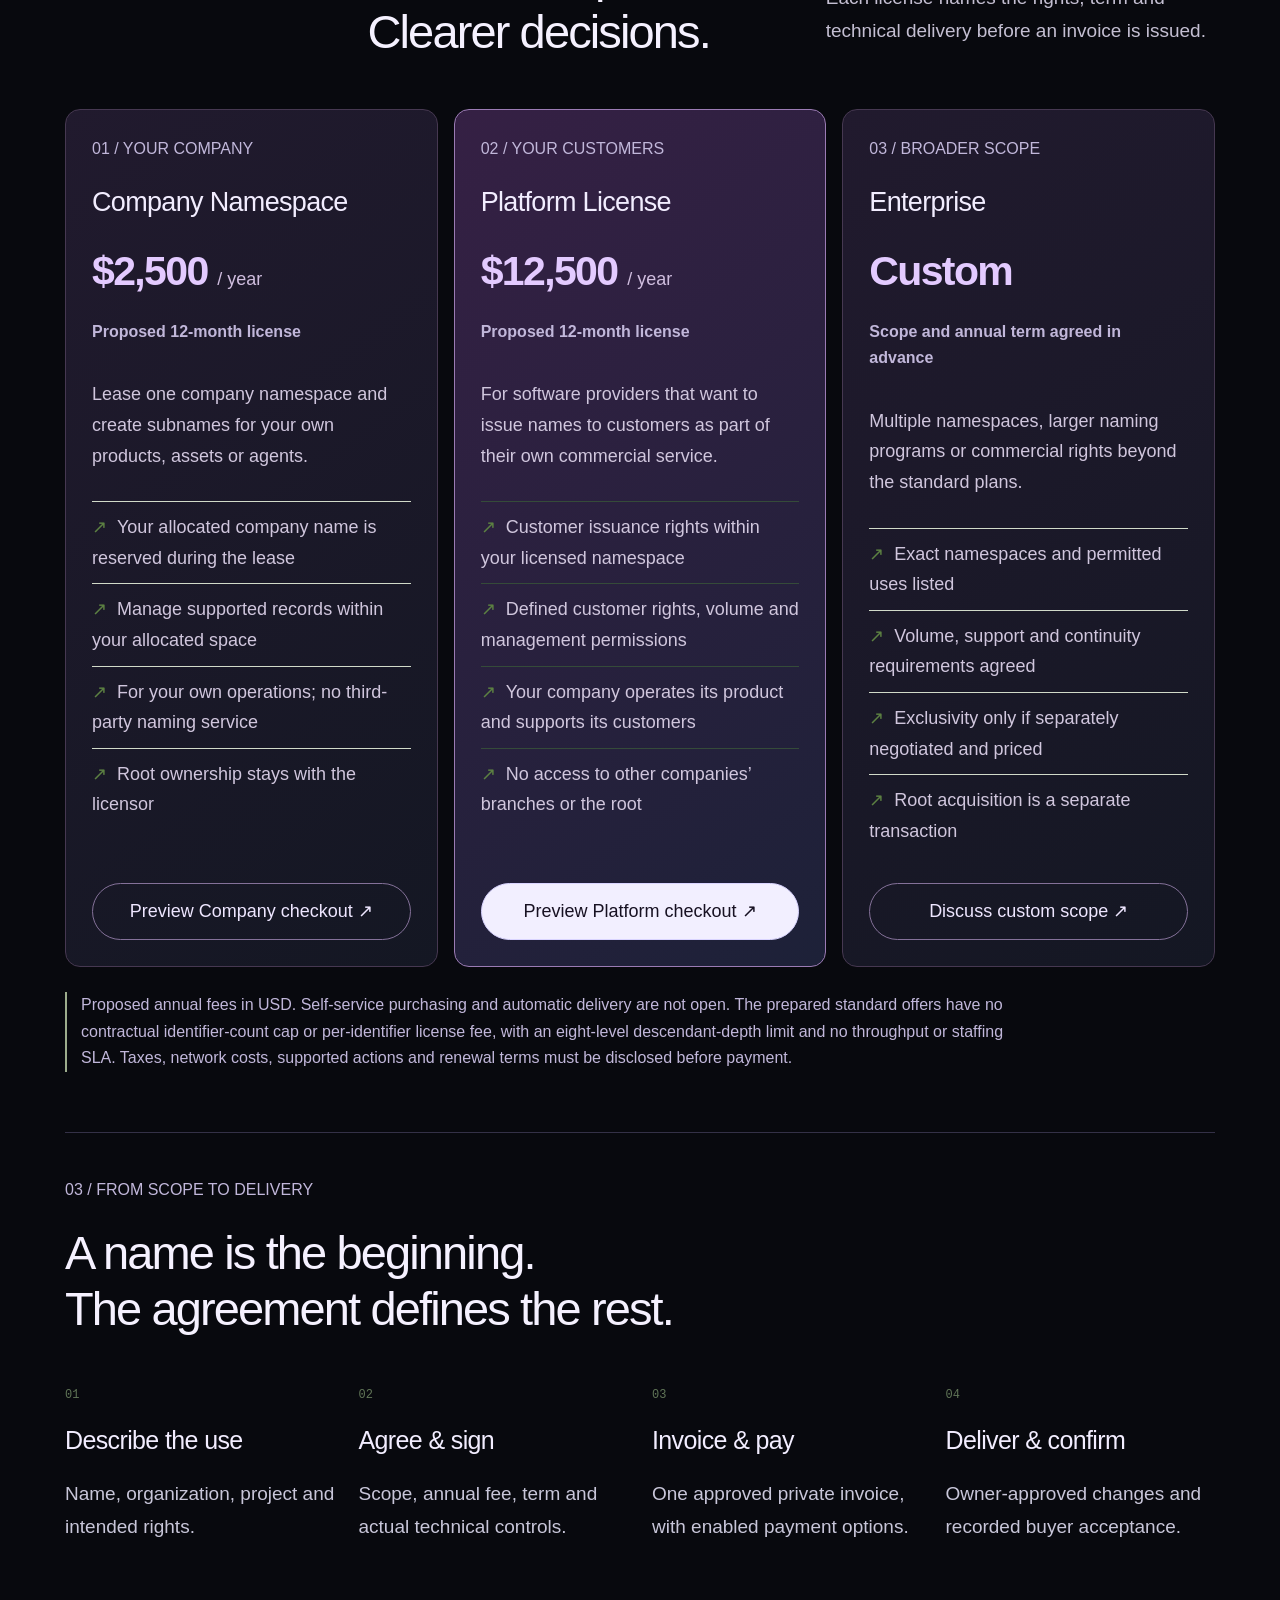
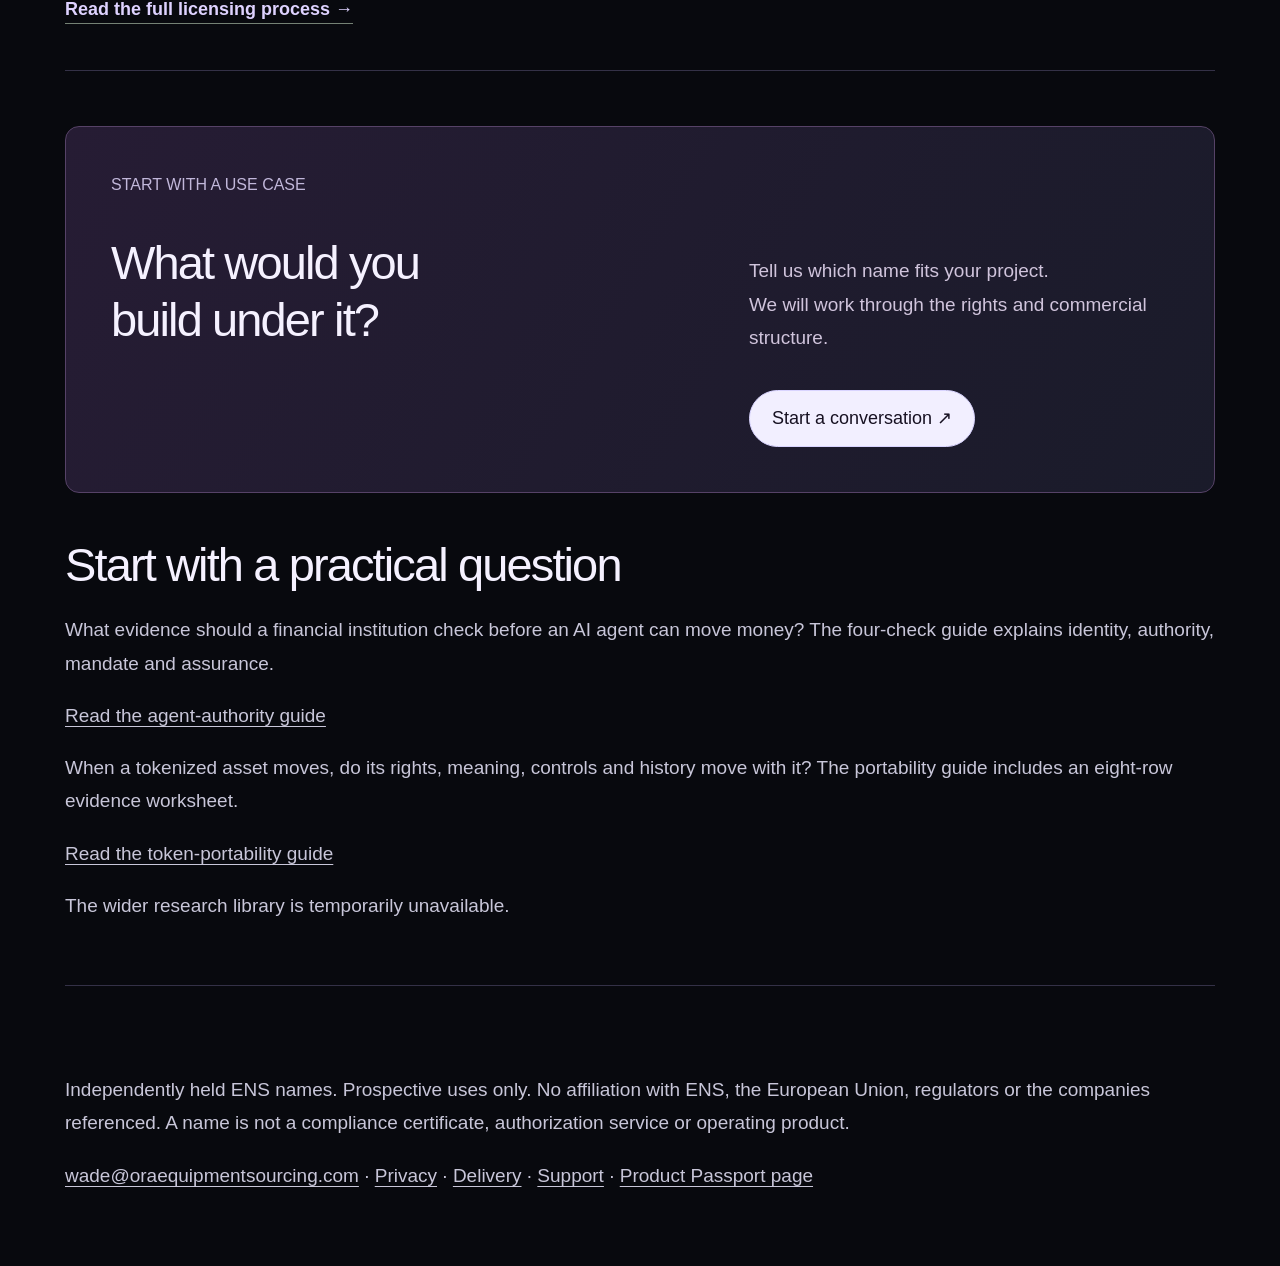
==== commit fb425e4b: "Publish token portability evidence guide" ====
--- a/index.html
+++ b/index.html
@@ -1 +1 @@
-<!doctype html><html lang="en"><head><meta charset="utf-8"><meta name="viewport" content="width=device-width,initial-scale=1"><title>Strategic ENS Names | Licensing &amp; Partnerships</title><meta name="description" content="Nine independently held ENS namespaces for product identity, agent authority and digital trust. Explore annual licensing plans, controlled subnames and acquisition discussions."><link rel="canonical" href="https://reactance0083.github.io/strategic-ens/"><meta property="og:title" content="Strategic ENS Names | Licensing &amp; Partnerships"><meta property="og:description" content="Nine independently held ENS namespaces for product identity, agent authority and digital trust. Explore annual licensing plans, controlled subnames and acquisition discussions."><meta property="og:url" content="https://reactance0083.github.io/strategic-ens/"><meta property="og:type" content="website"><meta property="og:image" content="https://reactance0083.github.io/strategic-ens/assets/portfolio-social.png"><meta name="twitter:card" content="summary_large_image"><link rel="icon" href="https://reactance0083.github.io/strategic-ens/assets/favicon.svg"><link rel="stylesheet" href="https://reactance0083.github.io/strategic-ens/commercial.css"><link rel="stylesheet" href="https://reactance0083.github.io/strategic-ens/cinematic.css"><meta name="ens-analytics" content="enabled" data-page="portfolio"></head><body id="ens-site" class="studio cinematic"><a class="skip" href="#main">Skip to content</a><div class="shell"><header class="studio-header"><a class="brand" href="https://reactance0083.github.io/strategic-ens/"><span class="brand-glyph" aria-hidden="true">N<span>↗</span></span><span>Strategic ENS<small>Independent namespace portfolio</small></span></a><nav aria-label="Portfolio navigation"><a href="https://reactance0083.github.io/strategic-ens/#names">The names</a><a href="https://reactance0083.github.io/strategic-ens/licensing/#plans">Annual plans</a><a class="nav-action" href="https://productpassport-eth.netlify.app/inquire/">Start a project ↗</a></nav></header><main id="main"><section class="studio-hero cinematic-hero"><div class="cinematic-copy"><p class="eyebrow"><span class="signal" aria-hidden="true"></span>Product identity / Agent authority / Digital trust</p><h1>Your company.<br>Your products.<br><em>Your naming space.</em></h1><p class="lead">Lease your company’s space under an ENS name, then create subnames for your products, assets or agents. We retain the main name; you manage the rights allocated to your company.</p><div class="actions"><a class="button" href="#names">Explore the names <span aria-hidden="true">↗</span></a><a class="text-link" href="https://reactance0083.github.io/strategic-ens/licensing/#plans">Compare annual plans →</a></div><p class="hero-caption">Company, Platform and Enterprise licenses are in preparation. Self-service purchasing is not open.</p><button id="cinematic-motion" type="button" class="cinematic-motion" aria-pressed="false">Pause motion</button></div><div class="cinematic-art" aria-hidden="true"><canvas id="cin-sculpture"></canvas></div></section><p class="notice" role="status"><strong>Project-page status:</strong> Some linked project, research and inquiry pages are temporarily unavailable because their hosting allowance is exhausted. This portfolio overview remains available. Self-service purchasing remains closed.</p><details class="architecture-details"><summary>Explore the naming architecture</summary><div class="namespace-map" role="img" aria-label="Illustrative namespace tree. A hypothetical company subname under productpassport.eth can point to that company's product data. This is not an operating registry."><div class="map-top"><span>ENS / Namespace anatomy</span><span>Illustrative only</span></div><div class="map-root"><span>01 / Independent root</span><strong>productpassport<span>.eth</span></strong></div><div class="map-line"></div><div class="map-child"><span>02 / Defined project rights</span><strong>yourcompany<span>.productpassport.eth</span></strong></div><div class="map-line"></div><div class="map-endpoints"><span>Product records</span><span>Your platform</span><span>Policy references</span></div><p>Your naming layer. Your existing systems.<br>No compliance or software service included.</p><span class="map-coordinate" aria-hidden="true">01 : 09</span></div></details><div class="portfolio-strip"><span>09 strategic namespaces</span><span>03 areas of focus</span><span>Annual licensing</span><span>Owner retains root control</span></div><section class="section library-section" id="names"><div class="library-heading"><div><p class="eyebrow">01 / The portfolio</p><h2>Find the name<br>for your use.</h2></div><p>Start with the problem your platform solves. The examples describe potential naming uses, not products already operating under these names.</p></div><div class="filters" aria-label="Filter namespaces"><button type="button" aria-pressed="true" data-filter="all">All names <span>09</span></button><button type="button" aria-pressed="false" data-filter="product">Product & asset identity</button><button type="button" aria-pressed="false" data-filter="agent">Agent infrastructure</button><button type="button" aria-pressed="false" data-filter="trust">Identity & trust</button></div><p class="sr-only" id="filter-status" role="status" aria-live="polite">Showing all nine namespaces.</p><div class="name-library"><article class="name-card" data-category="product"><div class="name-card-meta"><span>01 / Product identity</span><span class="family-dot product" aria-hidden="true"></span></div><h3><a href="https://productpassport-eth.netlify.app/">productpassport<span>.eth</span></a></h3><p>Human-readable product identity for platforms building digital passports.</p><div class="name-card-bottom"><span>Annual license · Defined rights</span><a aria-label="Discuss productpassport.eth licensing" href="https://productpassport-eth.netlify.app/lease-checkout/?root=productpassport.eth">Preview lease ↗</a></div></article><article class="name-card" data-category="product"><div class="name-card-meta"><span>02 / Passport discovery</span><span class="family-dot product" aria-hidden="true"></span></div><h3><a href="https://dppregistry-eth.netlify.app/">dppregistry<span>.eth</span></a></h3><p>A clear naming layer for product-passport references and directory discovery.</p><div class="name-card-bottom"><span>Annual license · Defined rights</span><a aria-label="Discuss dppregistry.eth licensing" href="https://productpassport-eth.netlify.app/lease-checkout/?root=dppregistry.eth">Preview lease ↗</a></div></article><article class="name-card" data-category="agent"><div class="name-card-meta"><span>03 / Agent authority</span><span class="family-dot agent" aria-hidden="true"></span></div><h3><a href="https://agentpermissions-eth.netlify.app/">agentpermissions<span>.eth</span></a></h3><p>A namespace for policy references, delegated scope and accountable agents.</p><div class="name-card-bottom"><span>Annual license · Defined rights</span><a aria-label="Discuss agentpermissions.eth licensing" href="https://productpassport-eth.netlify.app/lease-checkout/?root=agentpermissions.eth">Preview lease ↗</a></div></article><article class="name-card" data-category="product"><div class="name-card-meta"><span>04 / Asset lifecycle</span><span class="family-dot product" aria-hidden="true"></span></div><h3><a href="https://assetpassport-eth.netlify.app/">assetpassport<span>.eth</span></a></h3><p>Persistent naming for equipment, provenance and lifecycle information.</p><div class="name-card-bottom"><span>Annual license · Defined rights</span><a aria-label="Discuss assetpassport.eth licensing" href="https://productpassport-eth.netlify.app/lease-checkout/?root=assetpassport.eth">Preview lease ↗</a></div></article><article class="name-card" data-category="product"><div class="name-card-meta"><span>05 / Asset evidence</span><span class="family-dot product" aria-hidden="true"></span></div><h3><a href="https://assetrecords-eth.netlify.app/">assetrecords<span>.eth</span></a></h3><p>Discovery references for the records behind a physical or digital asset.</p><div class="name-card-bottom"><span>Annual license · Defined rights</span><a aria-label="Discuss assetrecords.eth licensing" href="https://productpassport-eth.netlify.app/lease-checkout/?root=assetrecords.eth">Preview lease ↗</a></div></article><article class="name-card" data-category="trust"><div class="name-card-meta"><span>06 / Entity credentials</span><span class="family-dot trust" aria-hidden="true"></span></div><h3><a href="https://recognizedentities-eth.netlify.app/">recognizedentities<span>.eth</span></a></h3><p>Naming for verified-entity references and the issuers behind them.</p><div class="name-card-bottom"><span>Annual license · Defined rights</span><a aria-label="Discuss recognizedentities.eth licensing" href="https://productpassport-eth.netlify.app/lease-checkout/?root=recognizedentities.eth">Preview lease ↗</a></div></article><article class="name-card" data-category="trust"><div class="name-card-meta"><span>07 / Identity interoperability</span><span class="family-dot trust" aria-hidden="true"></span></div><h3><a href="https://identitymesh-eth.netlify.app/">identitymesh<span>.eth</span></a></h3><p>An identity vocabulary for organizations, credentials and agents.</p><div class="name-card-bottom"><span>Annual license · Defined rights</span><a aria-label="Discuss identitymesh.eth licensing" href="https://productpassport-eth.netlify.app/lease-checkout/?root=identitymesh.eth">Preview lease ↗</a></div></article><article class="name-card" data-category="trust"><div class="name-card-meta"><span>08 / Digital trust</span><span class="family-dot trust" aria-hidden="true"></span></div><h3><a href="https://trustfabric-eth.netlify.app/">trustfabric<span>.eth</span></a></h3><p>A memorable namespace for trust policies, issuers and evidence.</p><div class="name-card-bottom"><span>Annual license · Defined rights</span><a aria-label="Discuss trustfabric.eth licensing" href="https://productpassport-eth.netlify.app/lease-checkout/?root=trustfabric.eth">Preview lease ↗</a></div></article><article class="name-card" data-category="agent"><div class="name-card-meta"><span>09 / Intent infrastructure</span><span class="family-dot agent" aria-hidden="true"></span></div><h3><a href="https://intentservices-eth.netlify.app/">intentservices<span>.eth</span></a></h3><p>Discovery of intent services, supported solvers and execution policies.</p><div class="name-card-bottom"><span>Annual license · Defined rights</span><a aria-label="Discuss intentservices.eth licensing" href="https://productpassport-eth.netlify.app/lease-checkout/?root=intentservices.eth">Preview lease ↗</a></div></article></div></section><section class="section plan-section" id="plans"><div class="section-intro"><p class="eyebrow">02 / Annual licensing</p><h2>Defined scope.<br>Clearer decisions.</h2><p>Choose the structure that fits your project. Each license names the rights, term and technical delivery before an invoice is issued.</p></div><div class="plan-grid"><article class="plan-card"><p class="eyebrow">01 / Your company</p><h3>Company Namespace</h3><p class="plan-price">$2,500 <span>/ year</span></p><p class="plan-term">Proposed 12-month license</p><p>Lease one company namespace and create subnames for your own products, assets or agents.</p><ul><li>Your allocated company name is reserved during the lease</li><li>Manage supported records within your allocated space</li><li>For your own operations; no third-party naming service</li><li>Root ownership stays with the licensor</li></ul><a class="button secondary" href="https://productpassport-eth.netlify.app/lease-checkout/?plan=company">Preview Company checkout ↗</a></article><article class="plan-card featured-plan"><p class="eyebrow">02 / Your customers</p><h3>Platform License</h3><p class="plan-price">$12,500 <span>/ year</span></p><p class="plan-term">Proposed 12-month license</p><p>For software providers that want to issue names to customers as part of their own commercial service.</p><ul><li>Customer issuance rights within your licensed namespace</li><li>Defined customer rights, volume and management permissions</li><li>Your company operates its product and supports its customers</li><li>No access to other companies’ branches or the root</li></ul><a class="button" href="https://productpassport-eth.netlify.app/lease-checkout/?plan=platform">Preview Platform checkout ↗</a></article><article class="plan-card"><p class="eyebrow">03 / Broader scope</p><h3>Enterprise</h3><p class="plan-price">Custom</p><p class="plan-term">Scope and annual term agreed in advance</p><p>Multiple namespaces, larger naming programs or commercial rights beyond the standard plans.</p><ul><li>Exact namespaces and permitted uses listed</li><li>Volume, support and continuity requirements agreed</li><li>Exclusivity only if separately negotiated and priced</li><li>Root acquisition is a separate transaction</li></ul><a class="button secondary" href="https://productpassport-eth.netlify.app/inquire/?plan=Enterprise">Discuss custom scope ↗</a></article></div><p class="plan-status">Proposed annual fees in USD. Self-service purchasing and automatic delivery are not open. The prepared standard offers have no contractual identifier-count cap or per-identifier license fee, with an eight-level descendant-depth limit and no throughput or staffing SLA. Taxes, network costs, supported actions and renewal terms must be disclosed before payment.</p></section><section class="section ownership-section"><p class="eyebrow">03 / From scope to delivery</p><h2>A name is the beginning.<br>The agreement defines the rest.</h2><div class="journey"><div><span>01</span><h3>Describe the use</h3><p>Name, organization, project and intended rights.</p></div><div><span>02</span><h3>Agree & sign</h3><p>Scope, annual fee, term and actual technical controls.</p></div><div><span>03</span><h3>Invoice & pay</h3><p>One approved private invoice, with enabled payment options.</p></div><div><span>04</span><h3>Deliver & confirm</h3><p>Owner-approved changes and recorded buyer acceptance.</p></div></div><a class="text-link" href="https://reactance0083.github.io/strategic-ens/licensing/">Read the full licensing process →</a></section><section class="studio-contact"><p class="eyebrow">Start with a use case</p><h2>What would you<br>build under it?</h2><div><p>Tell us which name fits your project.<br>We will work through the rights and commercial structure.</p><a class="button" href="https://productpassport-eth.netlify.app/inquire/">Start a conversation ↗</a></div></section><section id="research-library" class="section" aria-labelledby="research-library-title"><h2 id="research-library-title">Start with one clear question</h2><p>What evidence should a financial institution check before an AI agent can move money? This two-minute visual guide explains identity, authority, mandate and assurance. The wider research library is temporarily unavailable.</p><p><a href="https://reactance0083.github.io/strategic-ens/learn/agent-authority/">Read the four-check guide</a></p></section></main><footer><p>Independently held ENS names. Prospective uses only. No affiliation with ENS, the European Union, regulators or the companies referenced. A name is not a compliance certificate, authorization service or operating product.</p><p><a href="mailto:wade@oraequipmentsourcing.com">wade@oraequipmentsourcing.com</a> · <a href="https://productpassport-eth.netlify.app/privacy/">Privacy</a> · <a href="https://productpassport-eth.netlify.app/delivery/">Delivery</a> · <a href="https://productpassport-eth.netlify.app/support/">Support</a> · <a href="https://productpassport-eth.netlify.app/">Product Passport page</a></p></footer></div><script src="https://reactance0083.github.io/strategic-ens/portfolio.js" defer></script><script src="https://reactance0083.github.io/strategic-ens/cinematic.js" defer></script><script src="https://reactance0083.github.io/strategic-ens/analytics.js" defer></script></body></html>+<!doctype html><html lang="en"><head><meta charset="utf-8"><meta name="viewport" content="width=device-width,initial-scale=1"><title>Strategic ENS Names | Licensing &amp; Partnerships</title><meta name="description" content="Nine independently held ENS namespaces for product identity, agent authority and digital trust. Explore annual licensing plans, controlled subnames and acquisition discussions."><link rel="canonical" href="https://reactance0083.github.io/strategic-ens/"><meta property="og:title" content="Strategic ENS Names | Licensing &amp; Partnerships"><meta property="og:description" content="Nine independently held ENS namespaces for product identity, agent authority and digital trust. Explore annual licensing plans, controlled subnames and acquisition discussions."><meta property="og:url" content="https://reactance0083.github.io/strategic-ens/"><meta property="og:type" content="website"><meta property="og:image" content="https://reactance0083.github.io/strategic-ens/assets/portfolio-social.png"><meta name="twitter:card" content="summary_large_image"><link rel="icon" href="https://reactance0083.github.io/strategic-ens/assets/favicon.svg"><link rel="stylesheet" href="https://reactance0083.github.io/strategic-ens/commercial.css"><link rel="stylesheet" href="https://reactance0083.github.io/strategic-ens/cinematic.css"><meta name="ens-analytics" content="enabled" data-page="portfolio"></head><body id="ens-site" class="studio cinematic"><a class="skip" href="#main">Skip to content</a><div class="shell"><header class="studio-header"><a class="brand" href="https://reactance0083.github.io/strategic-ens/"><span class="brand-glyph" aria-hidden="true">N<span>↗</span></span><span>Strategic ENS<small>Independent namespace portfolio</small></span></a><nav aria-label="Portfolio navigation"><a href="https://reactance0083.github.io/strategic-ens/#names">The names</a><a href="https://reactance0083.github.io/strategic-ens/licensing/#plans">Annual plans</a><a class="nav-action" href="https://productpassport-eth.netlify.app/inquire/">Start a project ↗</a></nav></header><main id="main"><section class="studio-hero cinematic-hero"><div class="cinematic-copy"><p class="eyebrow"><span class="signal" aria-hidden="true"></span>Product identity / Agent authority / Digital trust</p><h1>Your company.<br>Your products.<br><em>Your naming space.</em></h1><p class="lead">Lease your company’s space under an ENS name, then create subnames for your products, assets or agents. We retain the main name; you manage the rights allocated to your company.</p><div class="actions"><a class="button" href="#names">Explore the names <span aria-hidden="true">↗</span></a><a class="text-link" href="https://reactance0083.github.io/strategic-ens/licensing/#plans">Compare annual plans →</a></div><p class="hero-caption">Company, Platform and Enterprise licenses are in preparation. Self-service purchasing is not open.</p><button id="cinematic-motion" type="button" class="cinematic-motion" aria-pressed="false">Pause motion</button></div><div class="cinematic-art" aria-hidden="true"><canvas id="cin-sculpture"></canvas></div></section><p class="notice" role="status"><strong>Project-page status:</strong> Some linked project, research and inquiry pages are temporarily unavailable because their hosting allowance is exhausted. This portfolio overview remains available. Self-service purchasing remains closed.</p><details class="architecture-details"><summary>Explore the naming architecture</summary><div class="namespace-map" role="img" aria-label="Illustrative namespace tree. A hypothetical company subname under productpassport.eth can point to that company's product data. This is not an operating registry."><div class="map-top"><span>ENS / Namespace anatomy</span><span>Illustrative only</span></div><div class="map-root"><span>01 / Independent root</span><strong>productpassport<span>.eth</span></strong></div><div class="map-line"></div><div class="map-child"><span>02 / Defined project rights</span><strong>yourcompany<span>.productpassport.eth</span></strong></div><div class="map-line"></div><div class="map-endpoints"><span>Product records</span><span>Your platform</span><span>Policy references</span></div><p>Your naming layer. Your existing systems.<br>No compliance or software service included.</p><span class="map-coordinate" aria-hidden="true">01 : 09</span></div></details><div class="portfolio-strip"><span>09 strategic namespaces</span><span>03 areas of focus</span><span>Annual licensing</span><span>Owner retains root control</span></div><section class="section library-section" id="names"><div class="library-heading"><div><p class="eyebrow">01 / The portfolio</p><h2>Find the name<br>for your use.</h2></div><p>Start with the problem your platform solves. The examples describe potential naming uses, not products already operating under these names.</p></div><div class="filters" aria-label="Filter namespaces"><button type="button" aria-pressed="true" data-filter="all">All names <span>09</span></button><button type="button" aria-pressed="false" data-filter="product">Product & asset identity</button><button type="button" aria-pressed="false" data-filter="agent">Agent infrastructure</button><button type="button" aria-pressed="false" data-filter="trust">Identity & trust</button></div><p class="sr-only" id="filter-status" role="status" aria-live="polite">Showing all nine namespaces.</p><div class="name-library"><article class="name-card" data-category="product"><div class="name-card-meta"><span>01 / Product identity</span><span class="family-dot product" aria-hidden="true"></span></div><h3><a href="https://productpassport-eth.netlify.app/">productpassport<span>.eth</span></a></h3><p>Human-readable product identity for platforms building digital passports.</p><div class="name-card-bottom"><span>Annual license · Defined rights</span><a aria-label="Discuss productpassport.eth licensing" href="https://productpassport-eth.netlify.app/lease-checkout/?root=productpassport.eth">Preview lease ↗</a></div></article><article class="name-card" data-category="product"><div class="name-card-meta"><span>02 / Passport discovery</span><span class="family-dot product" aria-hidden="true"></span></div><h3><a href="https://dppregistry-eth.netlify.app/">dppregistry<span>.eth</span></a></h3><p>A clear naming layer for product-passport references and directory discovery.</p><div class="name-card-bottom"><span>Annual license · Defined rights</span><a aria-label="Discuss dppregistry.eth licensing" href="https://productpassport-eth.netlify.app/lease-checkout/?root=dppregistry.eth">Preview lease ↗</a></div></article><article class="name-card" data-category="agent"><div class="name-card-meta"><span>03 / Agent authority</span><span class="family-dot agent" aria-hidden="true"></span></div><h3><a href="https://agentpermissions-eth.netlify.app/">agentpermissions<span>.eth</span></a></h3><p>A namespace for policy references, delegated scope and accountable agents.</p><div class="name-card-bottom"><span>Annual license · Defined rights</span><a aria-label="Discuss agentpermissions.eth licensing" href="https://productpassport-eth.netlify.app/lease-checkout/?root=agentpermissions.eth">Preview lease ↗</a></div></article><article class="name-card" data-category="product"><div class="name-card-meta"><span>04 / Asset lifecycle</span><span class="family-dot product" aria-hidden="true"></span></div><h3><a href="https://assetpassport-eth.netlify.app/">assetpassport<span>.eth</span></a></h3><p>Persistent naming for equipment, provenance and lifecycle information.</p><div class="name-card-bottom"><span>Annual license · Defined rights</span><a aria-label="Discuss assetpassport.eth licensing" href="https://productpassport-eth.netlify.app/lease-checkout/?root=assetpassport.eth">Preview lease ↗</a></div></article><article class="name-card" data-category="product"><div class="name-card-meta"><span>05 / Asset evidence</span><span class="family-dot product" aria-hidden="true"></span></div><h3><a href="https://assetrecords-eth.netlify.app/">assetrecords<span>.eth</span></a></h3><p>Discovery references for the records behind a physical or digital asset.</p><div class="name-card-bottom"><span>Annual license · Defined rights</span><a aria-label="Discuss assetrecords.eth licensing" href="https://productpassport-eth.netlify.app/lease-checkout/?root=assetrecords.eth">Preview lease ↗</a></div></article><article class="name-card" data-category="trust"><div class="name-card-meta"><span>06 / Entity credentials</span><span class="family-dot trust" aria-hidden="true"></span></div><h3><a href="https://recognizedentities-eth.netlify.app/">recognizedentities<span>.eth</span></a></h3><p>Naming for verified-entity references and the issuers behind them.</p><div class="name-card-bottom"><span>Annual license · Defined rights</span><a aria-label="Discuss recognizedentities.eth licensing" href="https://productpassport-eth.netlify.app/lease-checkout/?root=recognizedentities.eth">Preview lease ↗</a></div></article><article class="name-card" data-category="trust"><div class="name-card-meta"><span>07 / Identity interoperability</span><span class="family-dot trust" aria-hidden="true"></span></div><h3><a href="https://identitymesh-eth.netlify.app/">identitymesh<span>.eth</span></a></h3><p>An identity vocabulary for organizations, credentials and agents.</p><div class="name-card-bottom"><span>Annual license · Defined rights</span><a aria-label="Discuss identitymesh.eth licensing" href="https://productpassport-eth.netlify.app/lease-checkout/?root=identitymesh.eth">Preview lease ↗</a></div></article><article class="name-card" data-category="trust"><div class="name-card-meta"><span>08 / Digital trust</span><span class="family-dot trust" aria-hidden="true"></span></div><h3><a href="https://trustfabric-eth.netlify.app/">trustfabric<span>.eth</span></a></h3><p>A memorable namespace for trust policies, issuers and evidence.</p><div class="name-card-bottom"><span>Annual license · Defined rights</span><a aria-label="Discuss trustfabric.eth licensing" href="https://productpassport-eth.netlify.app/lease-checkout/?root=trustfabric.eth">Preview lease ↗</a></div></article><article class="name-card" data-category="agent"><div class="name-card-meta"><span>09 / Intent infrastructure</span><span class="family-dot agent" aria-hidden="true"></span></div><h3><a href="https://intentservices-eth.netlify.app/">intentservices<span>.eth</span></a></h3><p>Discovery of intent services, supported solvers and execution policies.</p><div class="name-card-bottom"><span>Annual license · Defined rights</span><a aria-label="Discuss intentservices.eth licensing" href="https://productpassport-eth.netlify.app/lease-checkout/?root=intentservices.eth">Preview lease ↗</a></div></article></div></section><section class="section plan-section" id="plans"><div class="section-intro"><p class="eyebrow">02 / Annual licensing</p><h2>Defined scope.<br>Clearer decisions.</h2><p>Choose the structure that fits your project. Each license names the rights, term and technical delivery before an invoice is issued.</p></div><div class="plan-grid"><article class="plan-card"><p class="eyebrow">01 / Your company</p><h3>Company Namespace</h3><p class="plan-price">$2,500 <span>/ year</span></p><p class="plan-term">Proposed 12-month license</p><p>Lease one company namespace and create subnames for your own products, assets or agents.</p><ul><li>Your allocated company name is reserved during the lease</li><li>Manage supported records within your allocated space</li><li>For your own operations; no third-party naming service</li><li>Root ownership stays with the licensor</li></ul><a class="button secondary" href="https://productpassport-eth.netlify.app/lease-checkout/?plan=company">Preview Company checkout ↗</a></article><article class="plan-card featured-plan"><p class="eyebrow">02 / Your customers</p><h3>Platform License</h3><p class="plan-price">$12,500 <span>/ year</span></p><p class="plan-term">Proposed 12-month license</p><p>For software providers that want to issue names to customers as part of their own commercial service.</p><ul><li>Customer issuance rights within your licensed namespace</li><li>Defined customer rights, volume and management permissions</li><li>Your company operates its product and supports its customers</li><li>No access to other companies’ branches or the root</li></ul><a class="button" href="https://productpassport-eth.netlify.app/lease-checkout/?plan=platform">Preview Platform checkout ↗</a></article><article class="plan-card"><p class="eyebrow">03 / Broader scope</p><h3>Enterprise</h3><p class="plan-price">Custom</p><p class="plan-term">Scope and annual term agreed in advance</p><p>Multiple namespaces, larger naming programs or commercial rights beyond the standard plans.</p><ul><li>Exact namespaces and permitted uses listed</li><li>Volume, support and continuity requirements agreed</li><li>Exclusivity only if separately negotiated and priced</li><li>Root acquisition is a separate transaction</li></ul><a class="button secondary" href="https://productpassport-eth.netlify.app/inquire/?plan=Enterprise">Discuss custom scope ↗</a></article></div><p class="plan-status">Proposed annual fees in USD. Self-service purchasing and automatic delivery are not open. The prepared standard offers have no contractual identifier-count cap or per-identifier license fee, with an eight-level descendant-depth limit and no throughput or staffing SLA. Taxes, network costs, supported actions and renewal terms must be disclosed before payment.</p></section><section class="section ownership-section"><p class="eyebrow">03 / From scope to delivery</p><h2>A name is the beginning.<br>The agreement defines the rest.</h2><div class="journey"><div><span>01</span><h3>Describe the use</h3><p>Name, organization, project and intended rights.</p></div><div><span>02</span><h3>Agree & sign</h3><p>Scope, annual fee, term and actual technical controls.</p></div><div><span>03</span><h3>Invoice & pay</h3><p>One approved private invoice, with enabled payment options.</p></div><div><span>04</span><h3>Deliver & confirm</h3><p>Owner-approved changes and recorded buyer acceptance.</p></div></div><a class="text-link" href="https://reactance0083.github.io/strategic-ens/licensing/">Read the full licensing process →</a></section><section class="studio-contact"><p class="eyebrow">Start with a use case</p><h2>What would you<br>build under it?</h2><div><p>Tell us which name fits your project.<br>We will work through the rights and commercial structure.</p><a class="button" href="https://productpassport-eth.netlify.app/inquire/">Start a conversation ↗</a></div></section><section id="research-library" class="section" aria-labelledby="research-library-title"><h2 id="research-library-title">Start with a practical question</h2><p>What evidence should a financial institution check before an AI agent can move money? The four-check guide explains identity, authority, mandate and assurance.</p><p><a href="https://reactance0083.github.io/strategic-ens/learn/agent-authority/">Read the agent-authority guide</a></p><p>When a tokenized asset moves, do its rights, meaning, controls and history move with it? The portability guide includes an eight-row evidence worksheet.</p><p><a href="https://reactance0083.github.io/strategic-ens/learn/token-portability/">Read the token-portability guide</a></p><p>The wider research library is temporarily unavailable.</p></section></main><footer><p>Independently held ENS names. Prospective uses only. No affiliation with ENS, the European Union, regulators or the companies referenced. A name is not a compliance certificate, authorization service or operating product.</p><p><a href="mailto:wade@oraequipmentsourcing.com">wade@oraequipmentsourcing.com</a> · <a href="https://productpassport-eth.netlify.app/privacy/">Privacy</a> · <a href="https://productpassport-eth.netlify.app/delivery/">Delivery</a> · <a href="https://productpassport-eth.netlify.app/support/">Support</a> · <a href="https://productpassport-eth.netlify.app/">Product Passport page</a></p></footer></div><script src="https://reactance0083.github.io/strategic-ens/portfolio.js" defer></script><script src="https://reactance0083.github.io/strategic-ens/cinematic.js" defer></script><script src="https://reactance0083.github.io/strategic-ens/analytics.js" defer></script></body></html>
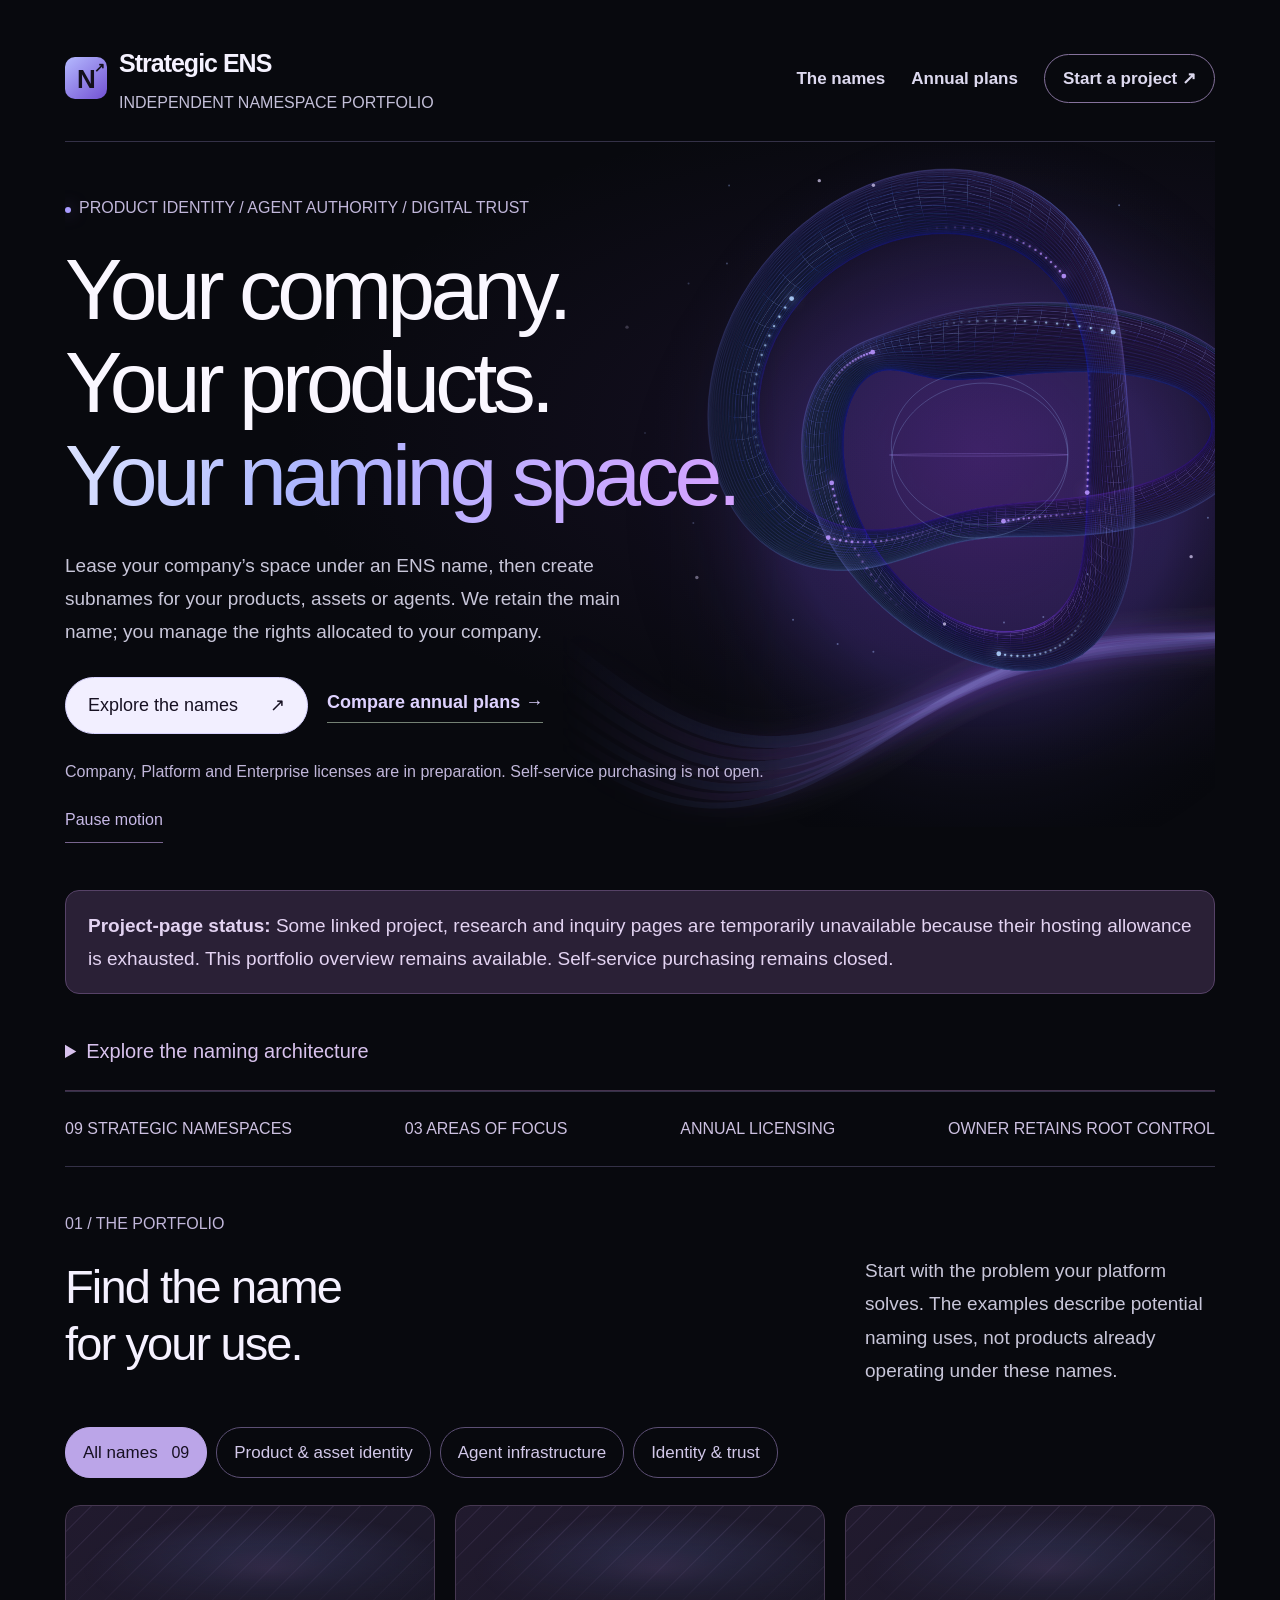
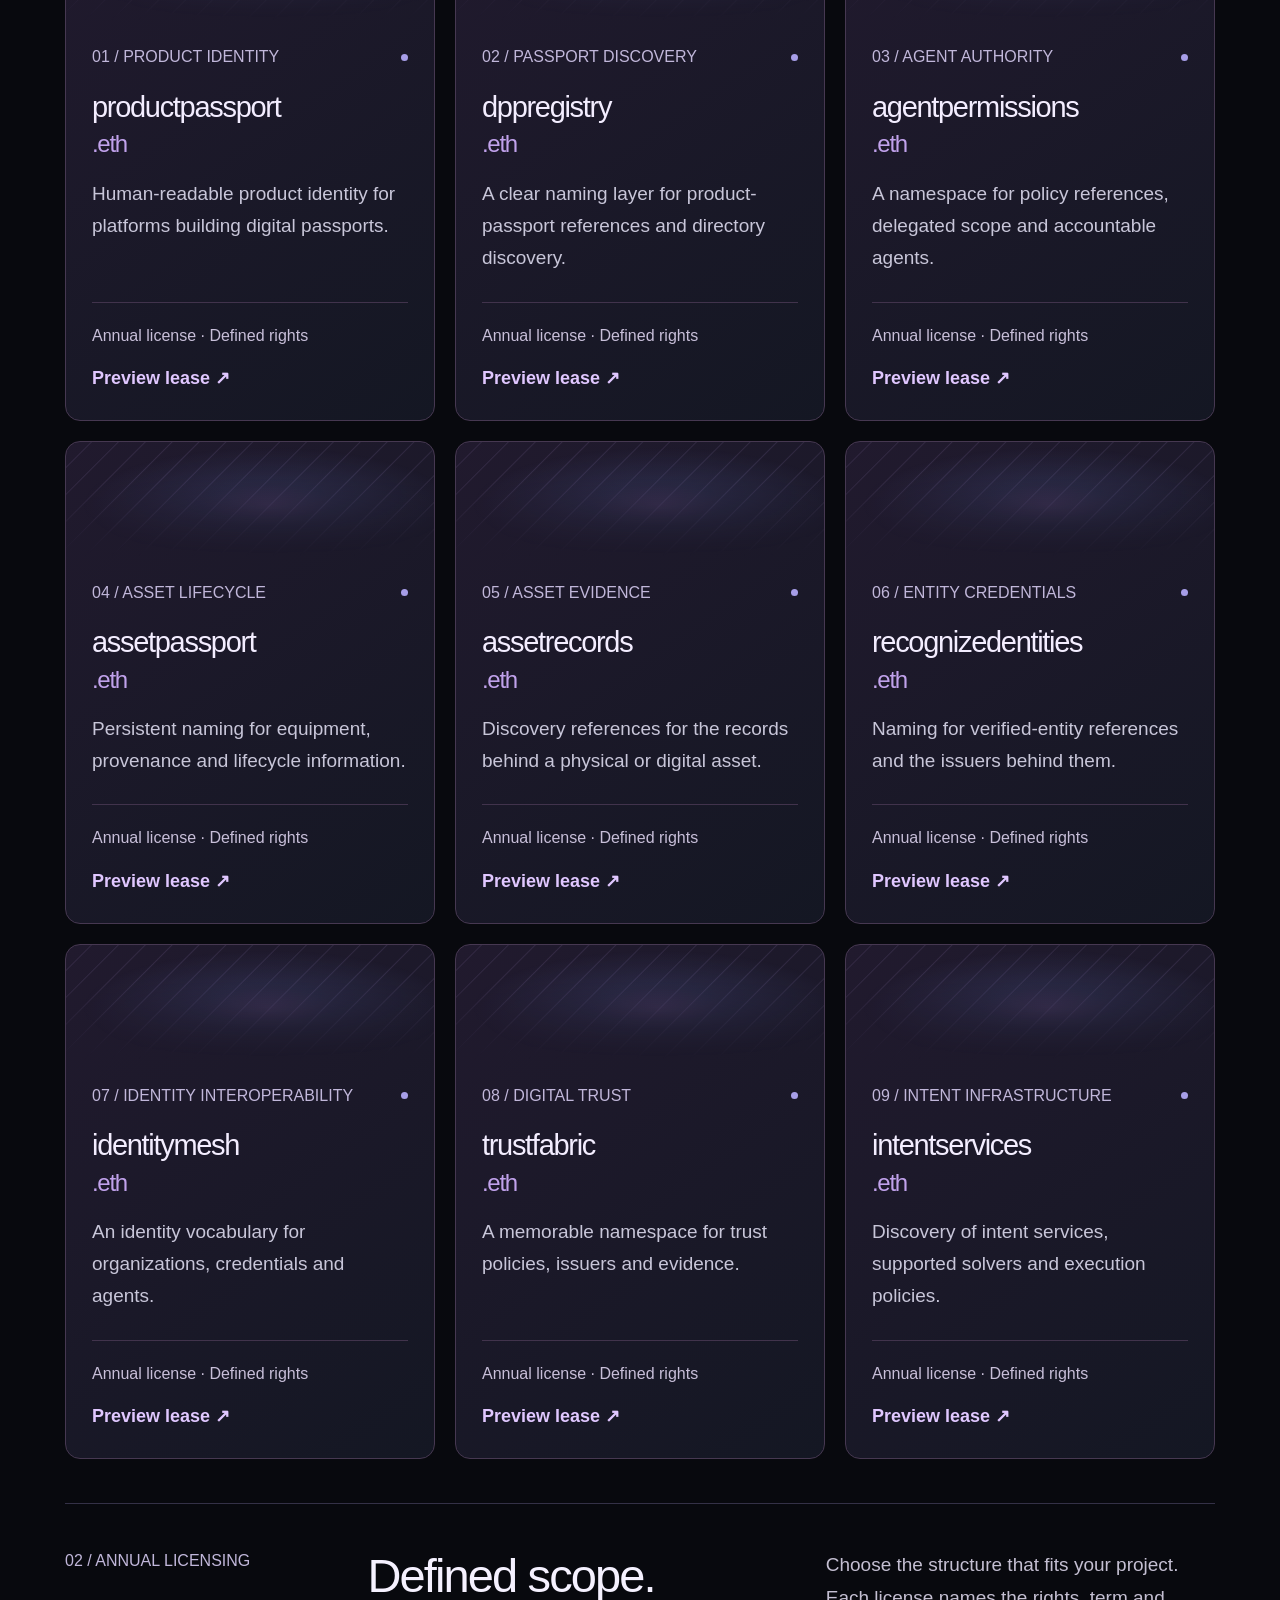
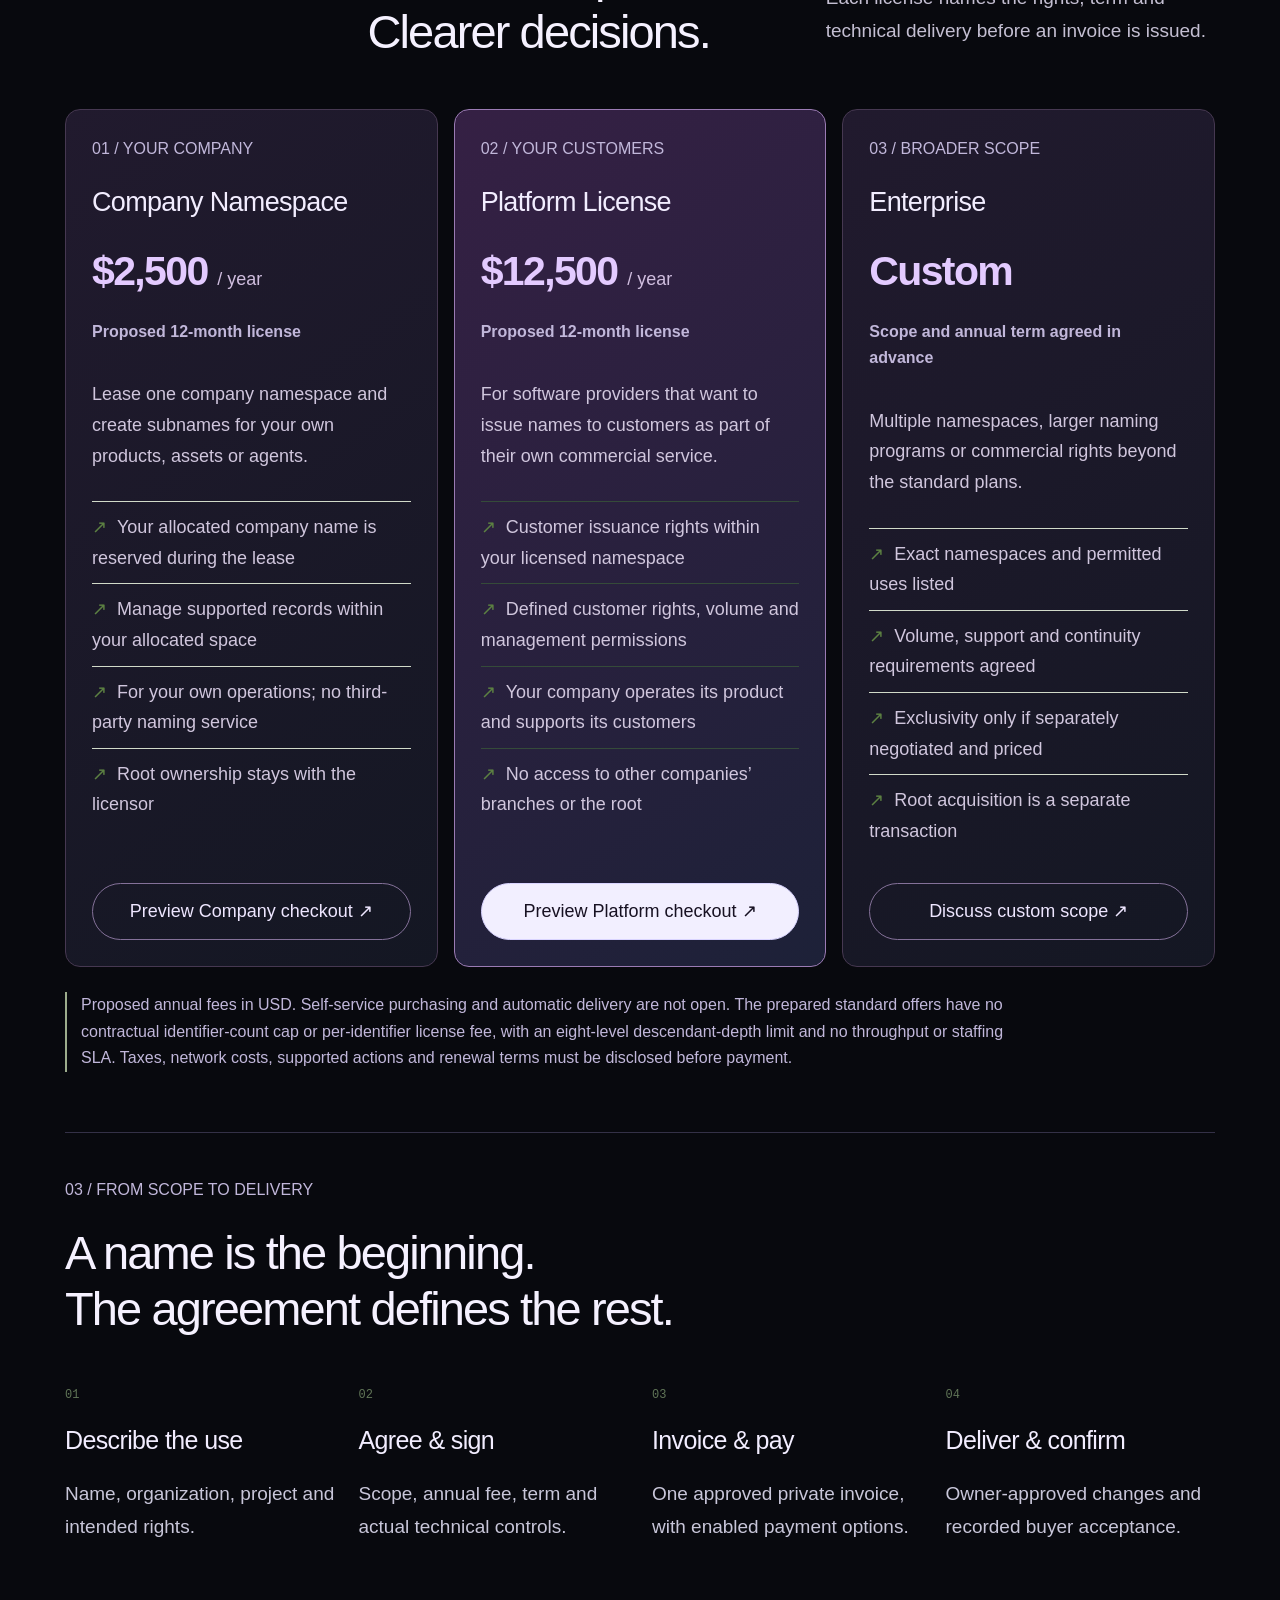
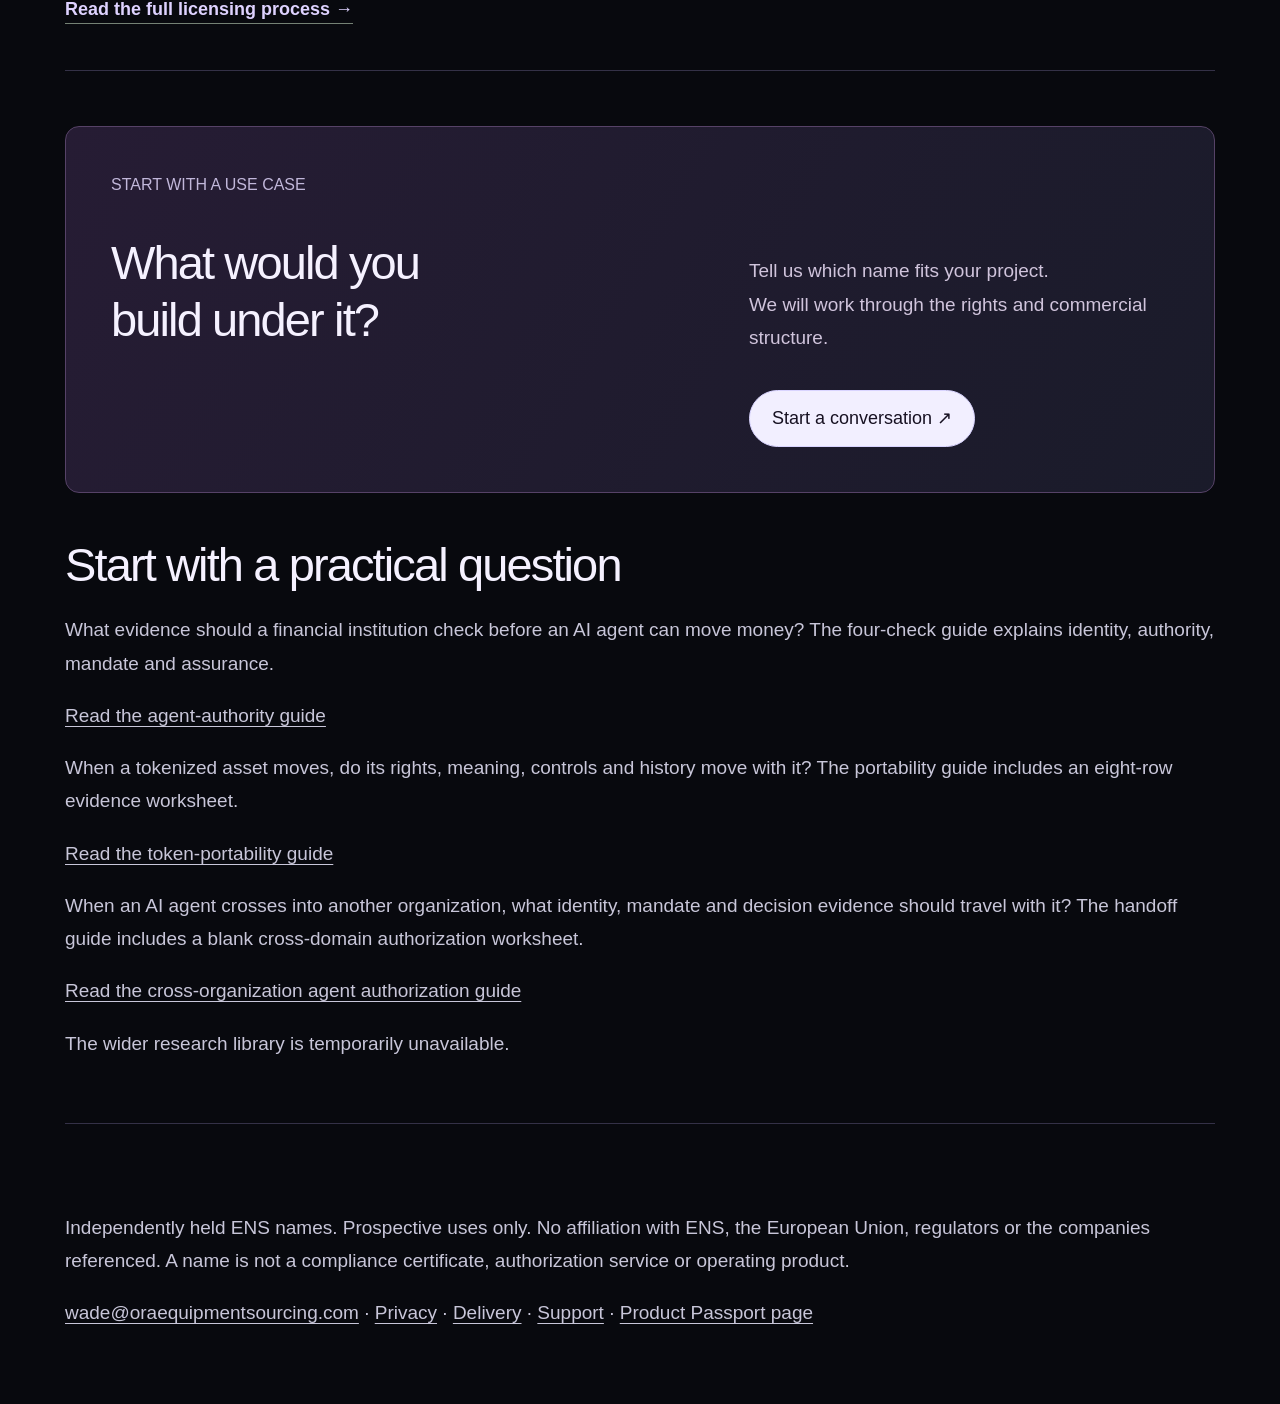
==== commit 44c981e1: "Publish cross-domain agent authorization guide" ====
--- a/index.html
+++ b/index.html
@@ -1 +1 @@
-<!doctype html><html lang="en"><head><meta charset="utf-8"><meta name="viewport" content="width=device-width,initial-scale=1"><title>Strategic ENS Names | Licensing &amp; Partnerships</title><meta name="description" content="Nine independently held ENS namespaces for product identity, agent authority and digital trust. Explore annual licensing plans, controlled subnames and acquisition discussions."><link rel="canonical" href="https://reactance0083.github.io/strategic-ens/"><meta property="og:title" content="Strategic ENS Names | Licensing &amp; Partnerships"><meta property="og:description" content="Nine independently held ENS namespaces for product identity, agent authority and digital trust. Explore annual licensing plans, controlled subnames and acquisition discussions."><meta property="og:url" content="https://reactance0083.github.io/strategic-ens/"><meta property="og:type" content="website"><meta property="og:image" content="https://reactance0083.github.io/strategic-ens/assets/portfolio-social.png"><meta name="twitter:card" content="summary_large_image"><link rel="icon" href="https://reactance0083.github.io/strategic-ens/assets/favicon.svg"><link rel="stylesheet" href="https://reactance0083.github.io/strategic-ens/commercial.css"><link rel="stylesheet" href="https://reactance0083.github.io/strategic-ens/cinematic.css"><meta name="ens-analytics" content="enabled" data-page="portfolio"></head><body id="ens-site" class="studio cinematic"><a class="skip" href="#main">Skip to content</a><div class="shell"><header class="studio-header"><a class="brand" href="https://reactance0083.github.io/strategic-ens/"><span class="brand-glyph" aria-hidden="true">N<span>↗</span></span><span>Strategic ENS<small>Independent namespace portfolio</small></span></a><nav aria-label="Portfolio navigation"><a href="https://reactance0083.github.io/strategic-ens/#names">The names</a><a href="https://reactance0083.github.io/strategic-ens/licensing/#plans">Annual plans</a><a class="nav-action" href="https://productpassport-eth.netlify.app/inquire/">Start a project ↗</a></nav></header><main id="main"><section class="studio-hero cinematic-hero"><div class="cinematic-copy"><p class="eyebrow"><span class="signal" aria-hidden="true"></span>Product identity / Agent authority / Digital trust</p><h1>Your company.<br>Your products.<br><em>Your naming space.</em></h1><p class="lead">Lease your company’s space under an ENS name, then create subnames for your products, assets or agents. We retain the main name; you manage the rights allocated to your company.</p><div class="actions"><a class="button" href="#names">Explore the names <span aria-hidden="true">↗</span></a><a class="text-link" href="https://reactance0083.github.io/strategic-ens/licensing/#plans">Compare annual plans →</a></div><p class="hero-caption">Company, Platform and Enterprise licenses are in preparation. Self-service purchasing is not open.</p><button id="cinematic-motion" type="button" class="cinematic-motion" aria-pressed="false">Pause motion</button></div><div class="cinematic-art" aria-hidden="true"><canvas id="cin-sculpture"></canvas></div></section><p class="notice" role="status"><strong>Project-page status:</strong> Some linked project, research and inquiry pages are temporarily unavailable because their hosting allowance is exhausted. This portfolio overview remains available. Self-service purchasing remains closed.</p><details class="architecture-details"><summary>Explore the naming architecture</summary><div class="namespace-map" role="img" aria-label="Illustrative namespace tree. A hypothetical company subname under productpassport.eth can point to that company's product data. This is not an operating registry."><div class="map-top"><span>ENS / Namespace anatomy</span><span>Illustrative only</span></div><div class="map-root"><span>01 / Independent root</span><strong>productpassport<span>.eth</span></strong></div><div class="map-line"></div><div class="map-child"><span>02 / Defined project rights</span><strong>yourcompany<span>.productpassport.eth</span></strong></div><div class="map-line"></div><div class="map-endpoints"><span>Product records</span><span>Your platform</span><span>Policy references</span></div><p>Your naming layer. Your existing systems.<br>No compliance or software service included.</p><span class="map-coordinate" aria-hidden="true">01 : 09</span></div></details><div class="portfolio-strip"><span>09 strategic namespaces</span><span>03 areas of focus</span><span>Annual licensing</span><span>Owner retains root control</span></div><section class="section library-section" id="names"><div class="library-heading"><div><p class="eyebrow">01 / The portfolio</p><h2>Find the name<br>for your use.</h2></div><p>Start with the problem your platform solves. The examples describe potential naming uses, not products already operating under these names.</p></div><div class="filters" aria-label="Filter namespaces"><button type="button" aria-pressed="true" data-filter="all">All names <span>09</span></button><button type="button" aria-pressed="false" data-filter="product">Product & asset identity</button><button type="button" aria-pressed="false" data-filter="agent">Agent infrastructure</button><button type="button" aria-pressed="false" data-filter="trust">Identity & trust</button></div><p class="sr-only" id="filter-status" role="status" aria-live="polite">Showing all nine namespaces.</p><div class="name-library"><article class="name-card" data-category="product"><div class="name-card-meta"><span>01 / Product identity</span><span class="family-dot product" aria-hidden="true"></span></div><h3><a href="https://productpassport-eth.netlify.app/">productpassport<span>.eth</span></a></h3><p>Human-readable product identity for platforms building digital passports.</p><div class="name-card-bottom"><span>Annual license · Defined rights</span><a aria-label="Discuss productpassport.eth licensing" href="https://productpassport-eth.netlify.app/lease-checkout/?root=productpassport.eth">Preview lease ↗</a></div></article><article class="name-card" data-category="product"><div class="name-card-meta"><span>02 / Passport discovery</span><span class="family-dot product" aria-hidden="true"></span></div><h3><a href="https://dppregistry-eth.netlify.app/">dppregistry<span>.eth</span></a></h3><p>A clear naming layer for product-passport references and directory discovery.</p><div class="name-card-bottom"><span>Annual license · Defined rights</span><a aria-label="Discuss dppregistry.eth licensing" href="https://productpassport-eth.netlify.app/lease-checkout/?root=dppregistry.eth">Preview lease ↗</a></div></article><article class="name-card" data-category="agent"><div class="name-card-meta"><span>03 / Agent authority</span><span class="family-dot agent" aria-hidden="true"></span></div><h3><a href="https://agentpermissions-eth.netlify.app/">agentpermissions<span>.eth</span></a></h3><p>A namespace for policy references, delegated scope and accountable agents.</p><div class="name-card-bottom"><span>Annual license · Defined rights</span><a aria-label="Discuss agentpermissions.eth licensing" href="https://productpassport-eth.netlify.app/lease-checkout/?root=agentpermissions.eth">Preview lease ↗</a></div></article><article class="name-card" data-category="product"><div class="name-card-meta"><span>04 / Asset lifecycle</span><span class="family-dot product" aria-hidden="true"></span></div><h3><a href="https://assetpassport-eth.netlify.app/">assetpassport<span>.eth</span></a></h3><p>Persistent naming for equipment, provenance and lifecycle information.</p><div class="name-card-bottom"><span>Annual license · Defined rights</span><a aria-label="Discuss assetpassport.eth licensing" href="https://productpassport-eth.netlify.app/lease-checkout/?root=assetpassport.eth">Preview lease ↗</a></div></article><article class="name-card" data-category="product"><div class="name-card-meta"><span>05 / Asset evidence</span><span class="family-dot product" aria-hidden="true"></span></div><h3><a href="https://assetrecords-eth.netlify.app/">assetrecords<span>.eth</span></a></h3><p>Discovery references for the records behind a physical or digital asset.</p><div class="name-card-bottom"><span>Annual license · Defined rights</span><a aria-label="Discuss assetrecords.eth licensing" href="https://productpassport-eth.netlify.app/lease-checkout/?root=assetrecords.eth">Preview lease ↗</a></div></article><article class="name-card" data-category="trust"><div class="name-card-meta"><span>06 / Entity credentials</span><span class="family-dot trust" aria-hidden="true"></span></div><h3><a href="https://recognizedentities-eth.netlify.app/">recognizedentities<span>.eth</span></a></h3><p>Naming for verified-entity references and the issuers behind them.</p><div class="name-card-bottom"><span>Annual license · Defined rights</span><a aria-label="Discuss recognizedentities.eth licensing" href="https://productpassport-eth.netlify.app/lease-checkout/?root=recognizedentities.eth">Preview lease ↗</a></div></article><article class="name-card" data-category="trust"><div class="name-card-meta"><span>07 / Identity interoperability</span><span class="family-dot trust" aria-hidden="true"></span></div><h3><a href="https://identitymesh-eth.netlify.app/">identitymesh<span>.eth</span></a></h3><p>An identity vocabulary for organizations, credentials and agents.</p><div class="name-card-bottom"><span>Annual license · Defined rights</span><a aria-label="Discuss identitymesh.eth licensing" href="https://productpassport-eth.netlify.app/lease-checkout/?root=identitymesh.eth">Preview lease ↗</a></div></article><article class="name-card" data-category="trust"><div class="name-card-meta"><span>08 / Digital trust</span><span class="family-dot trust" aria-hidden="true"></span></div><h3><a href="https://trustfabric-eth.netlify.app/">trustfabric<span>.eth</span></a></h3><p>A memorable namespace for trust policies, issuers and evidence.</p><div class="name-card-bottom"><span>Annual license · Defined rights</span><a aria-label="Discuss trustfabric.eth licensing" href="https://productpassport-eth.netlify.app/lease-checkout/?root=trustfabric.eth">Preview lease ↗</a></div></article><article class="name-card" data-category="agent"><div class="name-card-meta"><span>09 / Intent infrastructure</span><span class="family-dot agent" aria-hidden="true"></span></div><h3><a href="https://intentservices-eth.netlify.app/">intentservices<span>.eth</span></a></h3><p>Discovery of intent services, supported solvers and execution policies.</p><div class="name-card-bottom"><span>Annual license · Defined rights</span><a aria-label="Discuss intentservices.eth licensing" href="https://productpassport-eth.netlify.app/lease-checkout/?root=intentservices.eth">Preview lease ↗</a></div></article></div></section><section class="section plan-section" id="plans"><div class="section-intro"><p class="eyebrow">02 / Annual licensing</p><h2>Defined scope.<br>Clearer decisions.</h2><p>Choose the structure that fits your project. Each license names the rights, term and technical delivery before an invoice is issued.</p></div><div class="plan-grid"><article class="plan-card"><p class="eyebrow">01 / Your company</p><h3>Company Namespace</h3><p class="plan-price">$2,500 <span>/ year</span></p><p class="plan-term">Proposed 12-month license</p><p>Lease one company namespace and create subnames for your own products, assets or agents.</p><ul><li>Your allocated company name is reserved during the lease</li><li>Manage supported records within your allocated space</li><li>For your own operations; no third-party naming service</li><li>Root ownership stays with the licensor</li></ul><a class="button secondary" href="https://productpassport-eth.netlify.app/lease-checkout/?plan=company">Preview Company checkout ↗</a></article><article class="plan-card featured-plan"><p class="eyebrow">02 / Your customers</p><h3>Platform License</h3><p class="plan-price">$12,500 <span>/ year</span></p><p class="plan-term">Proposed 12-month license</p><p>For software providers that want to issue names to customers as part of their own commercial service.</p><ul><li>Customer issuance rights within your licensed namespace</li><li>Defined customer rights, volume and management permissions</li><li>Your company operates its product and supports its customers</li><li>No access to other companies’ branches or the root</li></ul><a class="button" href="https://productpassport-eth.netlify.app/lease-checkout/?plan=platform">Preview Platform checkout ↗</a></article><article class="plan-card"><p class="eyebrow">03 / Broader scope</p><h3>Enterprise</h3><p class="plan-price">Custom</p><p class="plan-term">Scope and annual term agreed in advance</p><p>Multiple namespaces, larger naming programs or commercial rights beyond the standard plans.</p><ul><li>Exact namespaces and permitted uses listed</li><li>Volume, support and continuity requirements agreed</li><li>Exclusivity only if separately negotiated and priced</li><li>Root acquisition is a separate transaction</li></ul><a class="button secondary" href="https://productpassport-eth.netlify.app/inquire/?plan=Enterprise">Discuss custom scope ↗</a></article></div><p class="plan-status">Proposed annual fees in USD. Self-service purchasing and automatic delivery are not open. The prepared standard offers have no contractual identifier-count cap or per-identifier license fee, with an eight-level descendant-depth limit and no throughput or staffing SLA. Taxes, network costs, supported actions and renewal terms must be disclosed before payment.</p></section><section class="section ownership-section"><p class="eyebrow">03 / From scope to delivery</p><h2>A name is the beginning.<br>The agreement defines the rest.</h2><div class="journey"><div><span>01</span><h3>Describe the use</h3><p>Name, organization, project and intended rights.</p></div><div><span>02</span><h3>Agree & sign</h3><p>Scope, annual fee, term and actual technical controls.</p></div><div><span>03</span><h3>Invoice & pay</h3><p>One approved private invoice, with enabled payment options.</p></div><div><span>04</span><h3>Deliver & confirm</h3><p>Owner-approved changes and recorded buyer acceptance.</p></div></div><a class="text-link" href="https://reactance0083.github.io/strategic-ens/licensing/">Read the full licensing process →</a></section><section class="studio-contact"><p class="eyebrow">Start with a use case</p><h2>What would you<br>build under it?</h2><div><p>Tell us which name fits your project.<br>We will work through the rights and commercial structure.</p><a class="button" href="https://productpassport-eth.netlify.app/inquire/">Start a conversation ↗</a></div></section><section id="research-library" class="section" aria-labelledby="research-library-title"><h2 id="research-library-title">Start with a practical question</h2><p>What evidence should a financial institution check before an AI agent can move money? The four-check guide explains identity, authority, mandate and assurance.</p><p><a href="https://reactance0083.github.io/strategic-ens/learn/agent-authority/">Read the agent-authority guide</a></p><p>When a tokenized asset moves, do its rights, meaning, controls and history move with it? The portability guide includes an eight-row evidence worksheet.</p><p><a href="https://reactance0083.github.io/strategic-ens/learn/token-portability/">Read the token-portability guide</a></p><p>The wider research library is temporarily unavailable.</p></section></main><footer><p>Independently held ENS names. Prospective uses only. No affiliation with ENS, the European Union, regulators or the companies referenced. A name is not a compliance certificate, authorization service or operating product.</p><p><a href="mailto:wade@oraequipmentsourcing.com">wade@oraequipmentsourcing.com</a> · <a href="https://productpassport-eth.netlify.app/privacy/">Privacy</a> · <a href="https://productpassport-eth.netlify.app/delivery/">Delivery</a> · <a href="https://productpassport-eth.netlify.app/support/">Support</a> · <a href="https://productpassport-eth.netlify.app/">Product Passport page</a></p></footer></div><script src="https://reactance0083.github.io/strategic-ens/portfolio.js" defer></script><script src="https://reactance0083.github.io/strategic-ens/cinematic.js" defer></script><script src="https://reactance0083.github.io/strategic-ens/analytics.js" defer></script></body></html>
+<!doctype html><html lang="en"><head><meta charset="utf-8"><meta name="viewport" content="width=device-width,initial-scale=1"><title>Strategic ENS Names | Licensing &amp; Partnerships</title><meta name="description" content="Nine independently held ENS namespaces for product identity, agent authority and digital trust. Explore annual licensing plans, controlled subnames and acquisition discussions."><link rel="canonical" href="https://reactance0083.github.io/strategic-ens/"><meta property="og:title" content="Strategic ENS Names | Licensing &amp; Partnerships"><meta property="og:description" content="Nine independently held ENS namespaces for product identity, agent authority and digital trust. Explore annual licensing plans, controlled subnames and acquisition discussions."><meta property="og:url" content="https://reactance0083.github.io/strategic-ens/"><meta property="og:type" content="website"><meta property="og:image" content="https://reactance0083.github.io/strategic-ens/assets/portfolio-social.png"><meta name="twitter:card" content="summary_large_image"><link rel="icon" href="https://reactance0083.github.io/strategic-ens/assets/favicon.svg"><link rel="stylesheet" href="https://reactance0083.github.io/strategic-ens/commercial.css"><link rel="stylesheet" href="https://reactance0083.github.io/strategic-ens/cinematic.css"><meta name="ens-analytics" content="enabled" data-page="portfolio"></head><body id="ens-site" class="studio cinematic"><a class="skip" href="#main">Skip to content</a><div class="shell"><header class="studio-header"><a class="brand" href="https://reactance0083.github.io/strategic-ens/"><span class="brand-glyph" aria-hidden="true">N<span>↗</span></span><span>Strategic ENS<small>Independent namespace portfolio</small></span></a><nav aria-label="Portfolio navigation"><a href="https://reactance0083.github.io/strategic-ens/#names">The names</a><a href="https://reactance0083.github.io/strategic-ens/licensing/#plans">Annual plans</a><a class="nav-action" href="https://productpassport-eth.netlify.app/inquire/">Start a project ↗</a></nav></header><main id="main"><section class="studio-hero cinematic-hero"><div class="cinematic-copy"><p class="eyebrow"><span class="signal" aria-hidden="true"></span>Product identity / Agent authority / Digital trust</p><h1>Your company.<br>Your products.<br><em>Your naming space.</em></h1><p class="lead">Lease your company’s space under an ENS name, then create subnames for your products, assets or agents. We retain the main name; you manage the rights allocated to your company.</p><div class="actions"><a class="button" href="#names">Explore the names <span aria-hidden="true">↗</span></a><a class="text-link" href="https://reactance0083.github.io/strategic-ens/licensing/#plans">Compare annual plans →</a></div><p class="hero-caption">Company, Platform and Enterprise licenses are in preparation. Self-service purchasing is not open.</p><button id="cinematic-motion" type="button" class="cinematic-motion" aria-pressed="false">Pause motion</button></div><div class="cinematic-art" aria-hidden="true"><canvas id="cin-sculpture"></canvas></div></section><p class="notice" role="status"><strong>Project-page status:</strong> Some linked project, research and inquiry pages are temporarily unavailable because their hosting allowance is exhausted. This portfolio overview remains available. Self-service purchasing remains closed.</p><details class="architecture-details"><summary>Explore the naming architecture</summary><div class="namespace-map" role="img" aria-label="Illustrative namespace tree. A hypothetical company subname under productpassport.eth can point to that company's product data. This is not an operating registry."><div class="map-top"><span>ENS / Namespace anatomy</span><span>Illustrative only</span></div><div class="map-root"><span>01 / Independent root</span><strong>productpassport<span>.eth</span></strong></div><div class="map-line"></div><div class="map-child"><span>02 / Defined project rights</span><strong>yourcompany<span>.productpassport.eth</span></strong></div><div class="map-line"></div><div class="map-endpoints"><span>Product records</span><span>Your platform</span><span>Policy references</span></div><p>Your naming layer. Your existing systems.<br>No compliance or software service included.</p><span class="map-coordinate" aria-hidden="true">01 : 09</span></div></details><div class="portfolio-strip"><span>09 strategic namespaces</span><span>03 areas of focus</span><span>Annual licensing</span><span>Owner retains root control</span></div><section class="section library-section" id="names"><div class="library-heading"><div><p class="eyebrow">01 / The portfolio</p><h2>Find the name<br>for your use.</h2></div><p>Start with the problem your platform solves. The examples describe potential naming uses, not products already operating under these names.</p></div><div class="filters" aria-label="Filter namespaces"><button type="button" aria-pressed="true" data-filter="all">All names <span>09</span></button><button type="button" aria-pressed="false" data-filter="product">Product & asset identity</button><button type="button" aria-pressed="false" data-filter="agent">Agent infrastructure</button><button type="button" aria-pressed="false" data-filter="trust">Identity & trust</button></div><p class="sr-only" id="filter-status" role="status" aria-live="polite">Showing all nine namespaces.</p><div class="name-library"><article class="name-card" data-category="product"><div class="name-card-meta"><span>01 / Product identity</span><span class="family-dot product" aria-hidden="true"></span></div><h3><a href="https://productpassport-eth.netlify.app/">productpassport<span>.eth</span></a></h3><p>Human-readable product identity for platforms building digital passports.</p><div class="name-card-bottom"><span>Annual license · Defined rights</span><a aria-label="Discuss productpassport.eth licensing" href="https://productpassport-eth.netlify.app/lease-checkout/?root=productpassport.eth">Preview lease ↗</a></div></article><article class="name-card" data-category="product"><div class="name-card-meta"><span>02 / Passport discovery</span><span class="family-dot product" aria-hidden="true"></span></div><h3><a href="https://dppregistry-eth.netlify.app/">dppregistry<span>.eth</span></a></h3><p>A clear naming layer for product-passport references and directory discovery.</p><div class="name-card-bottom"><span>Annual license · Defined rights</span><a aria-label="Discuss dppregistry.eth licensing" href="https://productpassport-eth.netlify.app/lease-checkout/?root=dppregistry.eth">Preview lease ↗</a></div></article><article class="name-card" data-category="agent"><div class="name-card-meta"><span>03 / Agent authority</span><span class="family-dot agent" aria-hidden="true"></span></div><h3><a href="https://agentpermissions-eth.netlify.app/">agentpermissions<span>.eth</span></a></h3><p>A namespace for policy references, delegated scope and accountable agents.</p><div class="name-card-bottom"><span>Annual license · Defined rights</span><a aria-label="Discuss agentpermissions.eth licensing" href="https://productpassport-eth.netlify.app/lease-checkout/?root=agentpermissions.eth">Preview lease ↗</a></div></article><article class="name-card" data-category="product"><div class="name-card-meta"><span>04 / Asset lifecycle</span><span class="family-dot product" aria-hidden="true"></span></div><h3><a href="https://assetpassport-eth.netlify.app/">assetpassport<span>.eth</span></a></h3><p>Persistent naming for equipment, provenance and lifecycle information.</p><div class="name-card-bottom"><span>Annual license · Defined rights</span><a aria-label="Discuss assetpassport.eth licensing" href="https://productpassport-eth.netlify.app/lease-checkout/?root=assetpassport.eth">Preview lease ↗</a></div></article><article class="name-card" data-category="product"><div class="name-card-meta"><span>05 / Asset evidence</span><span class="family-dot product" aria-hidden="true"></span></div><h3><a href="https://assetrecords-eth.netlify.app/">assetrecords<span>.eth</span></a></h3><p>Discovery references for the records behind a physical or digital asset.</p><div class="name-card-bottom"><span>Annual license · Defined rights</span><a aria-label="Discuss assetrecords.eth licensing" href="https://productpassport-eth.netlify.app/lease-checkout/?root=assetrecords.eth">Preview lease ↗</a></div></article><article class="name-card" data-category="trust"><div class="name-card-meta"><span>06 / Entity credentials</span><span class="family-dot trust" aria-hidden="true"></span></div><h3><a href="https://recognizedentities-eth.netlify.app/">recognizedentities<span>.eth</span></a></h3><p>Naming for verified-entity references and the issuers behind them.</p><div class="name-card-bottom"><span>Annual license · Defined rights</span><a aria-label="Discuss recognizedentities.eth licensing" href="https://productpassport-eth.netlify.app/lease-checkout/?root=recognizedentities.eth">Preview lease ↗</a></div></article><article class="name-card" data-category="trust"><div class="name-card-meta"><span>07 / Identity interoperability</span><span class="family-dot trust" aria-hidden="true"></span></div><h3><a href="https://identitymesh-eth.netlify.app/">identitymesh<span>.eth</span></a></h3><p>An identity vocabulary for organizations, credentials and agents.</p><div class="name-card-bottom"><span>Annual license · Defined rights</span><a aria-label="Discuss identitymesh.eth licensing" href="https://productpassport-eth.netlify.app/lease-checkout/?root=identitymesh.eth">Preview lease ↗</a></div></article><article class="name-card" data-category="trust"><div class="name-card-meta"><span>08 / Digital trust</span><span class="family-dot trust" aria-hidden="true"></span></div><h3><a href="https://trustfabric-eth.netlify.app/">trustfabric<span>.eth</span></a></h3><p>A memorable namespace for trust policies, issuers and evidence.</p><div class="name-card-bottom"><span>Annual license · Defined rights</span><a aria-label="Discuss trustfabric.eth licensing" href="https://productpassport-eth.netlify.app/lease-checkout/?root=trustfabric.eth">Preview lease ↗</a></div></article><article class="name-card" data-category="agent"><div class="name-card-meta"><span>09 / Intent infrastructure</span><span class="family-dot agent" aria-hidden="true"></span></div><h3><a href="https://intentservices-eth.netlify.app/">intentservices<span>.eth</span></a></h3><p>Discovery of intent services, supported solvers and execution policies.</p><div class="name-card-bottom"><span>Annual license · Defined rights</span><a aria-label="Discuss intentservices.eth licensing" href="https://productpassport-eth.netlify.app/lease-checkout/?root=intentservices.eth">Preview lease ↗</a></div></article></div></section><section class="section plan-section" id="plans"><div class="section-intro"><p class="eyebrow">02 / Annual licensing</p><h2>Defined scope.<br>Clearer decisions.</h2><p>Choose the structure that fits your project. Each license names the rights, term and technical delivery before an invoice is issued.</p></div><div class="plan-grid"><article class="plan-card"><p class="eyebrow">01 / Your company</p><h3>Company Namespace</h3><p class="plan-price">$2,500 <span>/ year</span></p><p class="plan-term">Proposed 12-month license</p><p>Lease one company namespace and create subnames for your own products, assets or agents.</p><ul><li>Your allocated company name is reserved during the lease</li><li>Manage supported records within your allocated space</li><li>For your own operations; no third-party naming service</li><li>Root ownership stays with the licensor</li></ul><a class="button secondary" href="https://productpassport-eth.netlify.app/lease-checkout/?plan=company">Preview Company checkout ↗</a></article><article class="plan-card featured-plan"><p class="eyebrow">02 / Your customers</p><h3>Platform License</h3><p class="plan-price">$12,500 <span>/ year</span></p><p class="plan-term">Proposed 12-month license</p><p>For software providers that want to issue names to customers as part of their own commercial service.</p><ul><li>Customer issuance rights within your licensed namespace</li><li>Defined customer rights, volume and management permissions</li><li>Your company operates its product and supports its customers</li><li>No access to other companies’ branches or the root</li></ul><a class="button" href="https://productpassport-eth.netlify.app/lease-checkout/?plan=platform">Preview Platform checkout ↗</a></article><article class="plan-card"><p class="eyebrow">03 / Broader scope</p><h3>Enterprise</h3><p class="plan-price">Custom</p><p class="plan-term">Scope and annual term agreed in advance</p><p>Multiple namespaces, larger naming programs or commercial rights beyond the standard plans.</p><ul><li>Exact namespaces and permitted uses listed</li><li>Volume, support and continuity requirements agreed</li><li>Exclusivity only if separately negotiated and priced</li><li>Root acquisition is a separate transaction</li></ul><a class="button secondary" href="https://productpassport-eth.netlify.app/inquire/?plan=Enterprise">Discuss custom scope ↗</a></article></div><p class="plan-status">Proposed annual fees in USD. Self-service purchasing and automatic delivery are not open. The prepared standard offers have no contractual identifier-count cap or per-identifier license fee, with an eight-level descendant-depth limit and no throughput or staffing SLA. Taxes, network costs, supported actions and renewal terms must be disclosed before payment.</p></section><section class="section ownership-section"><p class="eyebrow">03 / From scope to delivery</p><h2>A name is the beginning.<br>The agreement defines the rest.</h2><div class="journey"><div><span>01</span><h3>Describe the use</h3><p>Name, organization, project and intended rights.</p></div><div><span>02</span><h3>Agree & sign</h3><p>Scope, annual fee, term and actual technical controls.</p></div><div><span>03</span><h3>Invoice & pay</h3><p>One approved private invoice, with enabled payment options.</p></div><div><span>04</span><h3>Deliver & confirm</h3><p>Owner-approved changes and recorded buyer acceptance.</p></div></div><a class="text-link" href="https://reactance0083.github.io/strategic-ens/licensing/">Read the full licensing process →</a></section><section class="studio-contact"><p class="eyebrow">Start with a use case</p><h2>What would you<br>build under it?</h2><div><p>Tell us which name fits your project.<br>We will work through the rights and commercial structure.</p><a class="button" href="https://productpassport-eth.netlify.app/inquire/">Start a conversation ↗</a></div></section><section id="research-library" class="section" aria-labelledby="research-library-title"><h2 id="research-library-title">Start with a practical question</h2><p>What evidence should a financial institution check before an AI agent can move money? The four-check guide explains identity, authority, mandate and assurance.</p><p><a href="https://reactance0083.github.io/strategic-ens/learn/agent-authority/">Read the agent-authority guide</a></p><p>When a tokenized asset moves, do its rights, meaning, controls and history move with it? The portability guide includes an eight-row evidence worksheet.</p><p><a href="https://reactance0083.github.io/strategic-ens/learn/token-portability/">Read the token-portability guide</a></p><p>When an AI agent crosses into another organization, what identity, mandate and decision evidence should travel with it? The handoff guide includes a blank cross-domain authorization worksheet.</p><p><a href="https://reactance0083.github.io/strategic-ens/learn/cross-domain-agent-authorization/">Read the cross-organization agent authorization guide</a></p><p>The wider research library is temporarily unavailable.</p></section></main><footer><p>Independently held ENS names. Prospective uses only. No affiliation with ENS, the European Union, regulators or the companies referenced. A name is not a compliance certificate, authorization service or operating product.</p><p><a href="mailto:wade@oraequipmentsourcing.com">wade@oraequipmentsourcing.com</a> · <a href="https://productpassport-eth.netlify.app/privacy/">Privacy</a> · <a href="https://productpassport-eth.netlify.app/delivery/">Delivery</a> · <a href="https://productpassport-eth.netlify.app/support/">Support</a> · <a href="https://productpassport-eth.netlify.app/">Product Passport page</a></p></footer></div><script src="https://reactance0083.github.io/strategic-ens/portfolio.js" defer></script><script src="https://reactance0083.github.io/strategic-ens/cinematic.js" defer></script><script src="https://reactance0083.github.io/strategic-ens/analytics.js" defer></script></body></html>
